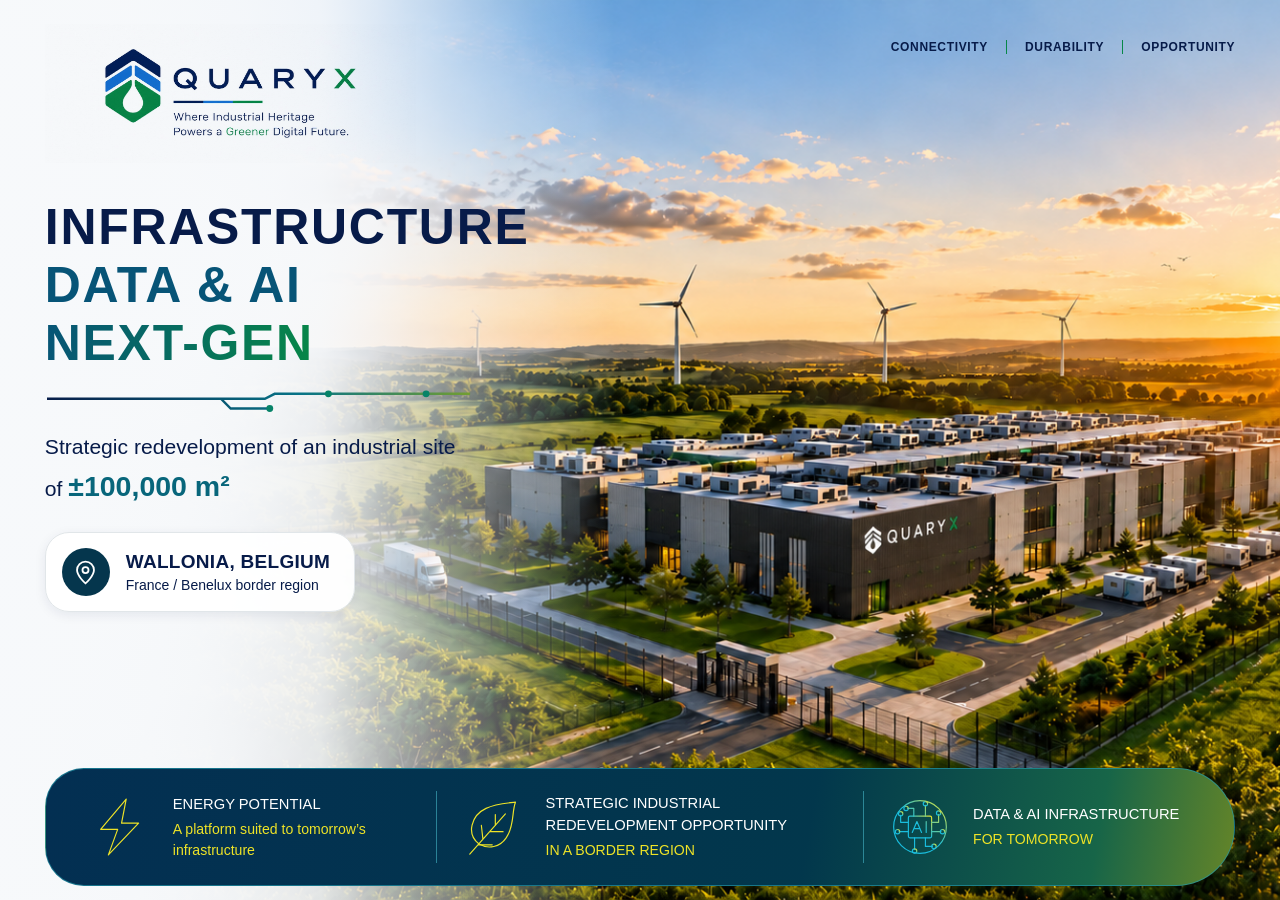
==== index.html @ 8fd8c908 "Add QUARYX project overview redirect" ====
<!DOCTYPE html>
<html lang="en">
<head>
  <meta charset="UTF-8">
  <meta name="viewport" content="width=device-width, initial-scale=1">

  <title>QUARYX — Infrastructure, Data &amp; AI</title>
  <meta name="description"
        content="A strategic industrial redevelopment opportunity in Wallonia, Belgium.">

  <link rel="stylesheet" href="style.css">
</head>

<body>
  <main>
    <section class="hero" aria-labelledby="hero-title">

      <header class="header">
        <a class="brand" href="./" aria-label="QUARYX home">
          <img
            src="images/quaryx-logo.png"
            alt="QUARYX — Where Industrial Heritage Powers a Greener Digital Future."
          >
        </a>

        <nav aria-label="Project pillars">
          <a href="#connectivity">Connectivity</a>
          <a href="#durability">Durability</a>
          <a href="#opportunity">Opportunity</a>
        </nav>
      </header>

      <div class="hero-content">
        <h1 id="hero-title">
          <span>Infrastructure</span>
          <span class="blue">Data &amp; AI</span>
          <span class="gradient">Next-gen</span>
        </h1>

        <svg
          class="circuit"
          viewBox="0 0 440 28"
          fill="none"
          aria-hidden="true"
        >
          <defs>
            <linearGradient id="line-color">
              <stop stop-color="#071d49"/>
              <stop offset=".6" stop-color="#087487"/>
              <stop offset="1" stop-color="#729e31"/>
            </linearGradient>
          </defs>

          <path
            d="M2 12H180L190 22H230M180 12H225L235 7H435"
            stroke="url(#line-color)"
            stroke-width="2.5"
          />

          <g fill="#078368">
            <circle cx="230" cy="22" r="3.5"/>
            <circle cx="290" cy="7" r="3.5"/>
            <circle cx="390" cy="7" r="3.5"/>
          </g>
        </svg>

        <p class="intro">
          <span class="intro-description">
            Strategic redevelopment of an industrial site
          </span>
          <span class="intro-area">
            of <strong>±100,000 m²</strong>
          </span>
        </p>

        <div class="location">
          <span class="location-icon" aria-hidden="true">
            <svg viewBox="0 0 24 24" fill="none">
              <path
                d="M19 10c0 5-7 11-7 11S5 15 5 10a7 7 0 1 1 14 0Z"
              />
              <circle cx="12" cy="10" r="2.5"/>
            </svg>
          </span>

          <div>
            <strong>Wallonia, Belgium</strong>
            <span>France / Benelux border region</span>
          </div>
        </div>
      </div>

      <div class="pillars">

  <!-- Énergie : éclair -->
  <article id="connectivity">
    <svg class="pillar-icon"
         viewBox="0 0 80 80"
         aria-hidden="true">
      <path d="M48 4 15 43h22L25 76 64 35H42Z"/>
    </svg>

    <div>
      <h2>Energy potential</h2>
      <p>A platform suited to tomorrow’s infrastructure</p>
    </div>
  </article>

  <!-- Reconversion : feuille -->
  <article id="opportunity">
    <svg class="pillar-icon"
         viewBox="0 0 80 80"
         aria-hidden="true">
      <path d="
        M22 62
        C5 49 12 25 31 16
        C43 10 58 9 69 8
        C64 20 68 39 57 54
        C49 66 34 69 22 62Z
      "/>
      <path d="
        M10 75 56 23
        M27 56 25 38
        M36 46 53 46
        M43 38 43 24
        M21 63 39 63
      "/>
    </svg>

    <div>
      <h2>Strategic industrial redevelopment opportunity</h2>
      <p class="uppercase">In a border region</p>
    </div>
  </article>

  <!-- Data et IA : circuit -->
  <article id="durability">
    <svg class="pillar-icon pillar-icon-ai"
         viewBox="0 0 80 80"
         aria-hidden="true">

      <defs>
        <linearGradient id="ai-icon-color"
                        x1="0" y1="1" x2="1" y2="0">
          <stop stop-color="#19bddd"/>
          <stop offset=".5" stop-color="#19bddd"/>
          <stop offset="1" stop-color="#eee327"/>
        </linearGradient>
      </defs>

      <g stroke="url(#ai-icon-color)">
        <circle cx="40" cy="40" r="34"/>

        <rect x="25" y="26"
              width="30" height="28" rx="2"/>

        <path d="
          M30 47 36 33 42 47
          M32 42h8
          M48 33v14
          M32 26V16H24
          M47 26V12
          M55 34h9V24
          M55 46h12
          M47 54v11h9
          M33 54v15
          M25 46H13
          M25 34H15V25
        "/>

        <circle cx="22" cy="16" r="2.8"/>
        <circle cx="47" cy="10" r="2.8"/>
        <circle cx="64" cy="22" r="2.8"/>
        <circle cx="69" cy="46" r="2.8"/>
        <circle cx="58" cy="65" r="2.8"/>
        <circle cx="33" cy="71" r="2.8"/>
        <circle cx="11" cy="46" r="2.8"/>
        <circle cx="15" cy="23" r="2.8"/>
      </g>
    </svg>

    <div>
      <h2>Data &amp; AI infrastructure</h2>
      <p class="uppercase">For tomorrow</p>
    </div>
  </article>

</div>

    </section>
  </main>
</body>
</html>
---- style.css ----
:root {
  --navy: #071b49;
  --blue: #075477;
  --green: #078747;
  --yellow: #eee327;
  --font: "Avenir Next", Avenir, "Century Gothic", Arial, sans-serif;
}

* {
  box-sizing: border-box;
}

html {
  scroll-behavior: smooth;
}

body {
  margin: 0;
  color: var(--navy);
  background: #f4f7fa;
  font-family: var(--font);
}

/* Première section */

.hero {
  position: relative;
  isolation: isolate;
  min-height: 100svh;
  padding: 24px 3.5% 14px;
  display: flex;
  flex-direction: column;
}

.hero::before {
  content: "";
  position: absolute;
  inset: 0;
  z-index: -1;

  background-image:
    linear-gradient(
      90deg,
      rgba(247, 249, 251, 0.97) 0%,
      rgba(247, 249, 251, 0.88) 25%,
      rgba(247, 249, 251, 0.48) 36%,
      rgba(247, 249, 251, 0) 48%
    ),
    url("images/quaryx-hero.png");

  background-position: center;
  background-size: cover;
  background-repeat: no-repeat;
}

/* Logo et navigation */

.header {
  display: flex;
  align-items: flex-start;
  justify-content: space-between;
  gap: 28px;
}

.brand {
  display: block;
  width: clamp(240px, 29vw, 420px);
  flex-shrink: 0;
}

.brand img {
  display: block;
  width: 100%;
  height: auto;
  mix-blend-mode: multiply;
}

nav {
  display: flex;
  flex-wrap: wrap;
  justify-content: flex-end;
  margin-top: 16px;
}

nav a {
  padding: 0 18px;
  color: var(--navy);
  font-size: 12px;
  font-weight: 600;
  letter-spacing: 0.055em;
  text-decoration: none;
  text-transform: uppercase;
}

nav a + a {
  border-left: 1px solid var(--green);
}

nav a:last-child {
  padding-right: 0;
}

nav a:hover {
  color: var(--green);
}

a:focus-visible {
  outline: 3px solid var(--green);
  outline-offset: 6px;
}

/* Grand titre */

.hero-content {
  width: min(680px, 60%);
  margin-top: clamp(28px, 4vh, 65px);
  margin-bottom: 40px;
}

h1 {
  margin: 0;
  font-size: clamp(28px, 3.9vw, 66px);
  font-weight: 600;
  letter-spacing: 0.035em;
  line-height: 1.16;
  text-transform: uppercase;
}

h1 > span {
  display: block;
}

.blue {
  color: var(--blue);
}

.gradient {
  width: fit-content;
  color: var(--green);
  background: linear-gradient(100deg, var(--blue), var(--green));
  background-clip: text;
  -webkit-background-clip: text;
  -webkit-text-fill-color: transparent;
}

/* Ligne graphique */

.circuit {
  display: block;
  width: min(430px, 90%);
  height: auto;
  margin: 14px 0 18px;
}

/* Description : largeur limitée pour rester lisible */

.intro {
  max-width: 430px;
  margin: 0;
  font-size: clamp(18px, 1.65vw, 25px);
  font-weight: 500;
  line-height: 1.45;
  text-wrap: pretty;
}

.intro-description,
.intro-area {
  display: block;
}

.intro-area {
  margin-top: 3px;
}

.intro strong {
  color: #08667b;
  font-size: 1.35em;
  font-weight: 700;
  white-space: nowrap;
}

/* Cartouche de localisation */

.location {
  display: inline-flex;
  align-items: center;
  gap: 16px;
  max-width: 100%;
  margin-top: 25px;
  padding: 15px 24px 15px 16px;
  border: 1px solid #e1e6e9;
  border-radius: 24px;
  background: rgba(255, 255, 255, 0.96);
  box-shadow: 0 3px 12px #071b4914;
}

.location-icon {
  display: grid;
  place-items: center;
  width: 48px;
  height: 48px;
  flex-shrink: 0;
  border-radius: 50%;
  background: #05364d;
}

.location-icon svg {
  width: 29px;
  stroke: #fff;
  stroke-width: 1.5;
}

.location strong,
.location div > span {
  display: block;
}

.location strong {
  margin-bottom: 4px;
  font-size: 19px;
  font-weight: 700;
  letter-spacing: 0.015em;
  text-transform: uppercase;
}

.location div > span {
  font-size: 14px;
}

/* Bandeau inférieur */

.pillars {
  display: grid;
  grid-template-columns: 1fr 1.15fr 0.95fr;
  margin-top: auto;
  padding: 22px 18px;
  border: 1px solid rgba(34, 154, 173, 0.65);
  border-radius: 46px 70px 70px 46px;

  background: linear-gradient(
    100deg,
    #032f52 0%,
    #02374c 64%,
    #176548 88%,
    #658528 100%
  );

  color: #fff;
}

.pillars article {
  display: flex;
  align-items: center;
  gap: 22px;
  min-width: 0;
  padding: 0 25px;
  scroll-margin-top: 24px;
}

.pillars article + article {
  border-left: 1px solid rgba(65, 173, 191, 0.65);
}

.pillar-icon {
  width: 58px;
  height: 72px;
  flex-shrink: 0;
  fill: none;
  stroke: #e4dd23;
  stroke-width: 1.7;
  stroke-linecap: round;
  stroke-linejoin: round;
}

.pillar-icon-ai {
  stroke: #24b8ce;
}

.pillar-icon-ai g {
  stroke: #e4dd23;
}

.pillars h2 {
  margin: 0 0 4px;
  font-size: clamp(13px, 1.15vw, 18px);
  font-weight: 500;
  line-height: 1.45;
  text-transform: uppercase;
}

.pillars p {
  margin: 0;
  color: var(--yellow);
  font-size: clamp(13px, 1.1vw, 17px);
  line-height: 1.45;
}

.uppercase {
  text-transform: uppercase;
}

.image-note {
  margin: 8px 8px 0;
  color: var(--navy);
  font-size: 10px;
  text-align: right;
}

/* Tablettes */

@media (max-width: 900px) {
  .header {
    flex-direction: column;
    gap: 10px;
  }

  nav {
    justify-content: flex-start;
    margin-top: 0;
  }

  nav a:first-child {
    padding-left: 0;
  }

  .hero-content {
    width: 80%;
  }

  .pillars article {
    gap: 12px;
    padding: 0 12px;
  }

  .pillar-icon {
    width: 40px;
    height: 54px;
  }
}

/* Téléphones */

@media (max-width: 600px) {
  .hero {
    padding: 18px 20px 14px;
  }

  .hero::before {
    background-image: url("images/quaryx-hero.png");
    background-size: auto 560px;
    background-position: 63% 240px;
    background-color: #f4f7fa;
  }

  .hero::after {
    content: "";
    position: absolute;
    inset: 0;
    z-index: -1;
    background: linear-gradient(
      to bottom,
      #f4f7fa 0,
      #f4f7fa 210px,
      #f4f7fae8 380px,
      #f4f7fa00 560px
    );
  }

  .brand {
    width: 270px;
    max-width: 100%;
  }

  nav {
    margin-top: 8px;
  }

  nav a {
    padding: 0 10px;
    font-size: 10px;
    letter-spacing: 0.025em;
  }

  .hero-content {
    width: 100%;
    margin-top: 34px;
    margin-bottom: 190px;
  }

  h1 {
    font-size: clamp(23px, 6.6vw, 39px);
    letter-spacing: 0.02em;
  }

  .intro {
    max-width: 340px;
    font-size: 17px;
  }

  .location {
    gap: 12px;
    padding: 12px;
    border-radius: 18px;
  }

  .location strong {
    font-size: 16px;
  }

  .location div > span {
    font-size: 12px;
  }

  .pillars {
    grid-template-columns: 1fr;
    padding: 10px 22px;
    border-radius: 28px;
  }

  .pillars article {
    gap: 20px;
    padding: 18px 0;
  }

  .pillars article + article {
    border-left: 0;
    border-top: 1px solid rgba(65, 173, 191, 0.5);
  }

  .pillar-icon {
    width: 45px;
    height: 58px;
  }

  .pillars h2,
  .pillars p {
    font-size: 14px;
  }
}

@media (prefers-reduced-motion: reduce) {
  html {
    scroll-behavior: auto;
  }
}
.pillars .pillar-icon {
  width: 62px;
  height: 72px;
  flex-shrink: 0;
  fill: none;
  stroke: #eee327;
  stroke-width: 1.5;
  stroke-linecap: round;
  stroke-linejoin: round;
}

.pillars .pillar-icon-ai > g {
  stroke: url(#ai-icon-color);
}

@media (max-width: 900px) {
  .pillars .pillar-icon {
    width: 44px;
    height: 56px;
  }
}

@media (max-width: 600px) {
  .pillars .pillar-icon {
    width: 48px;
    height: 60px;
  }
}
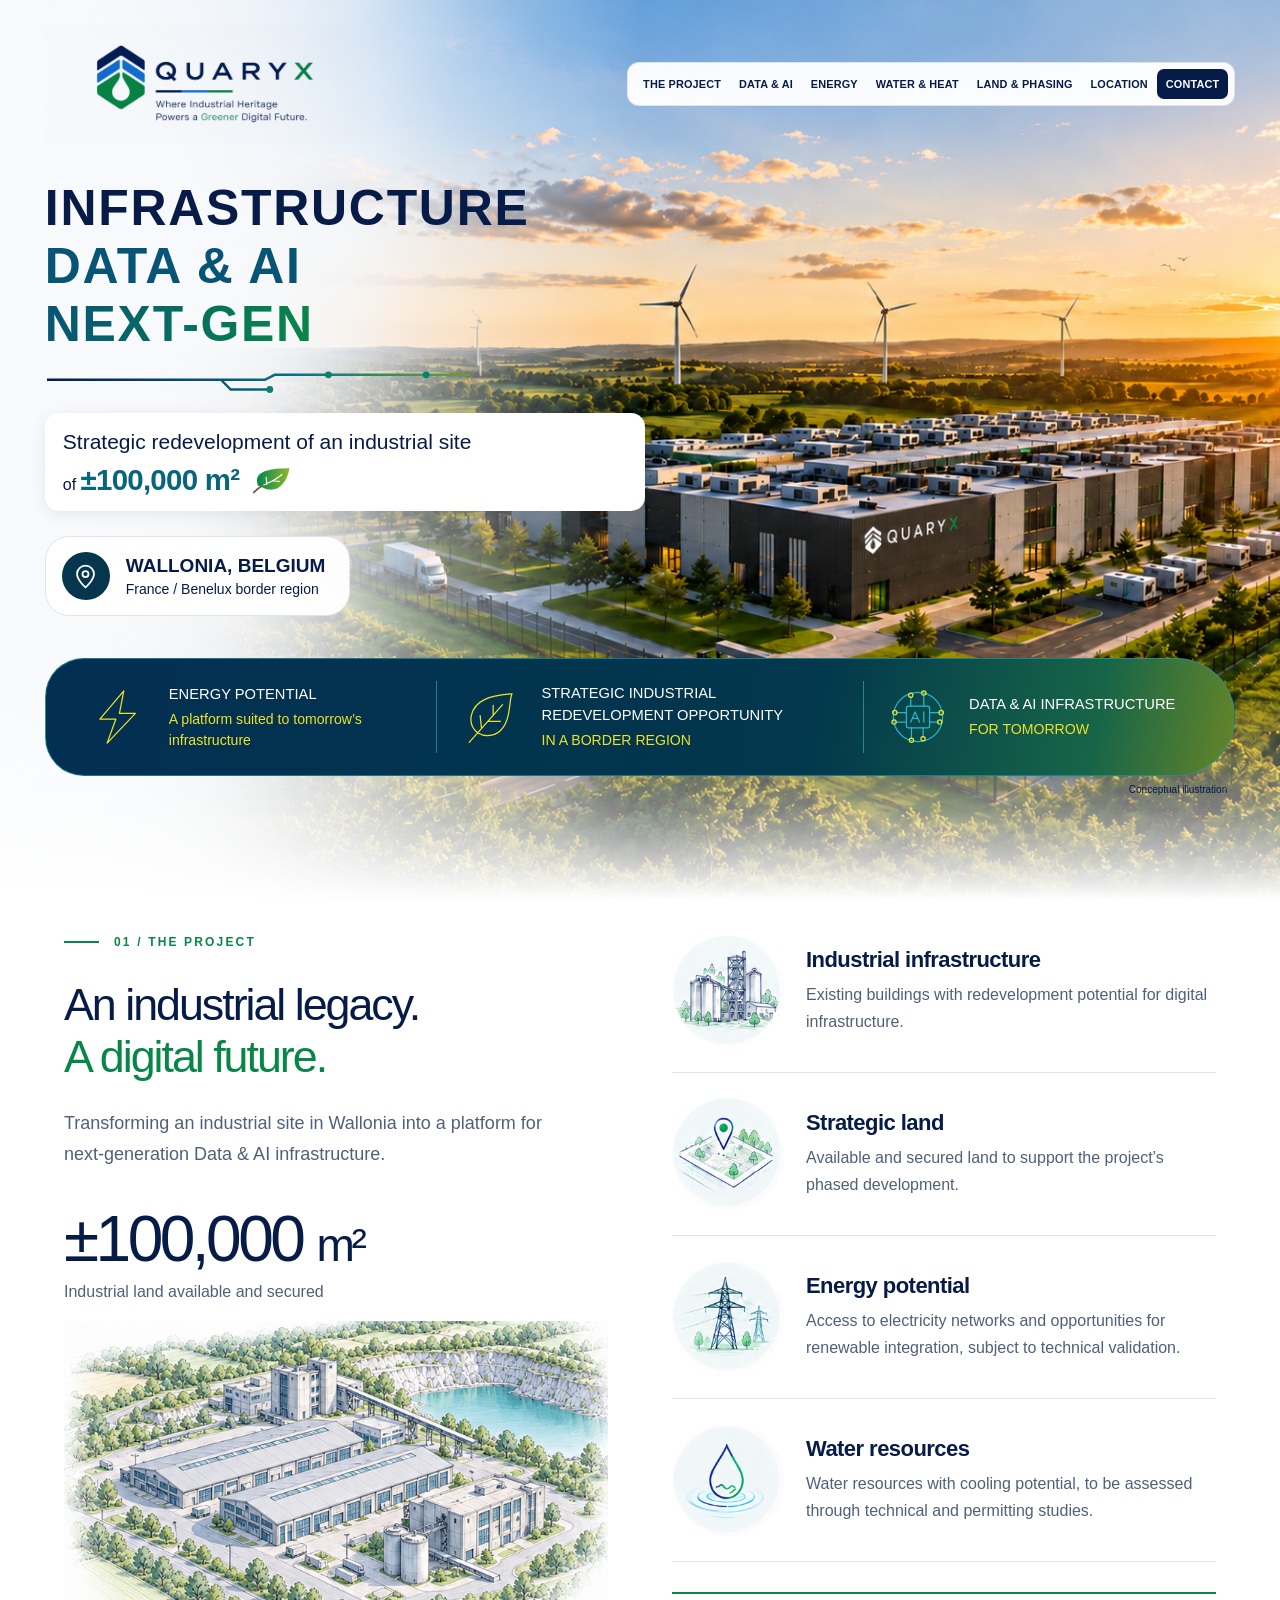
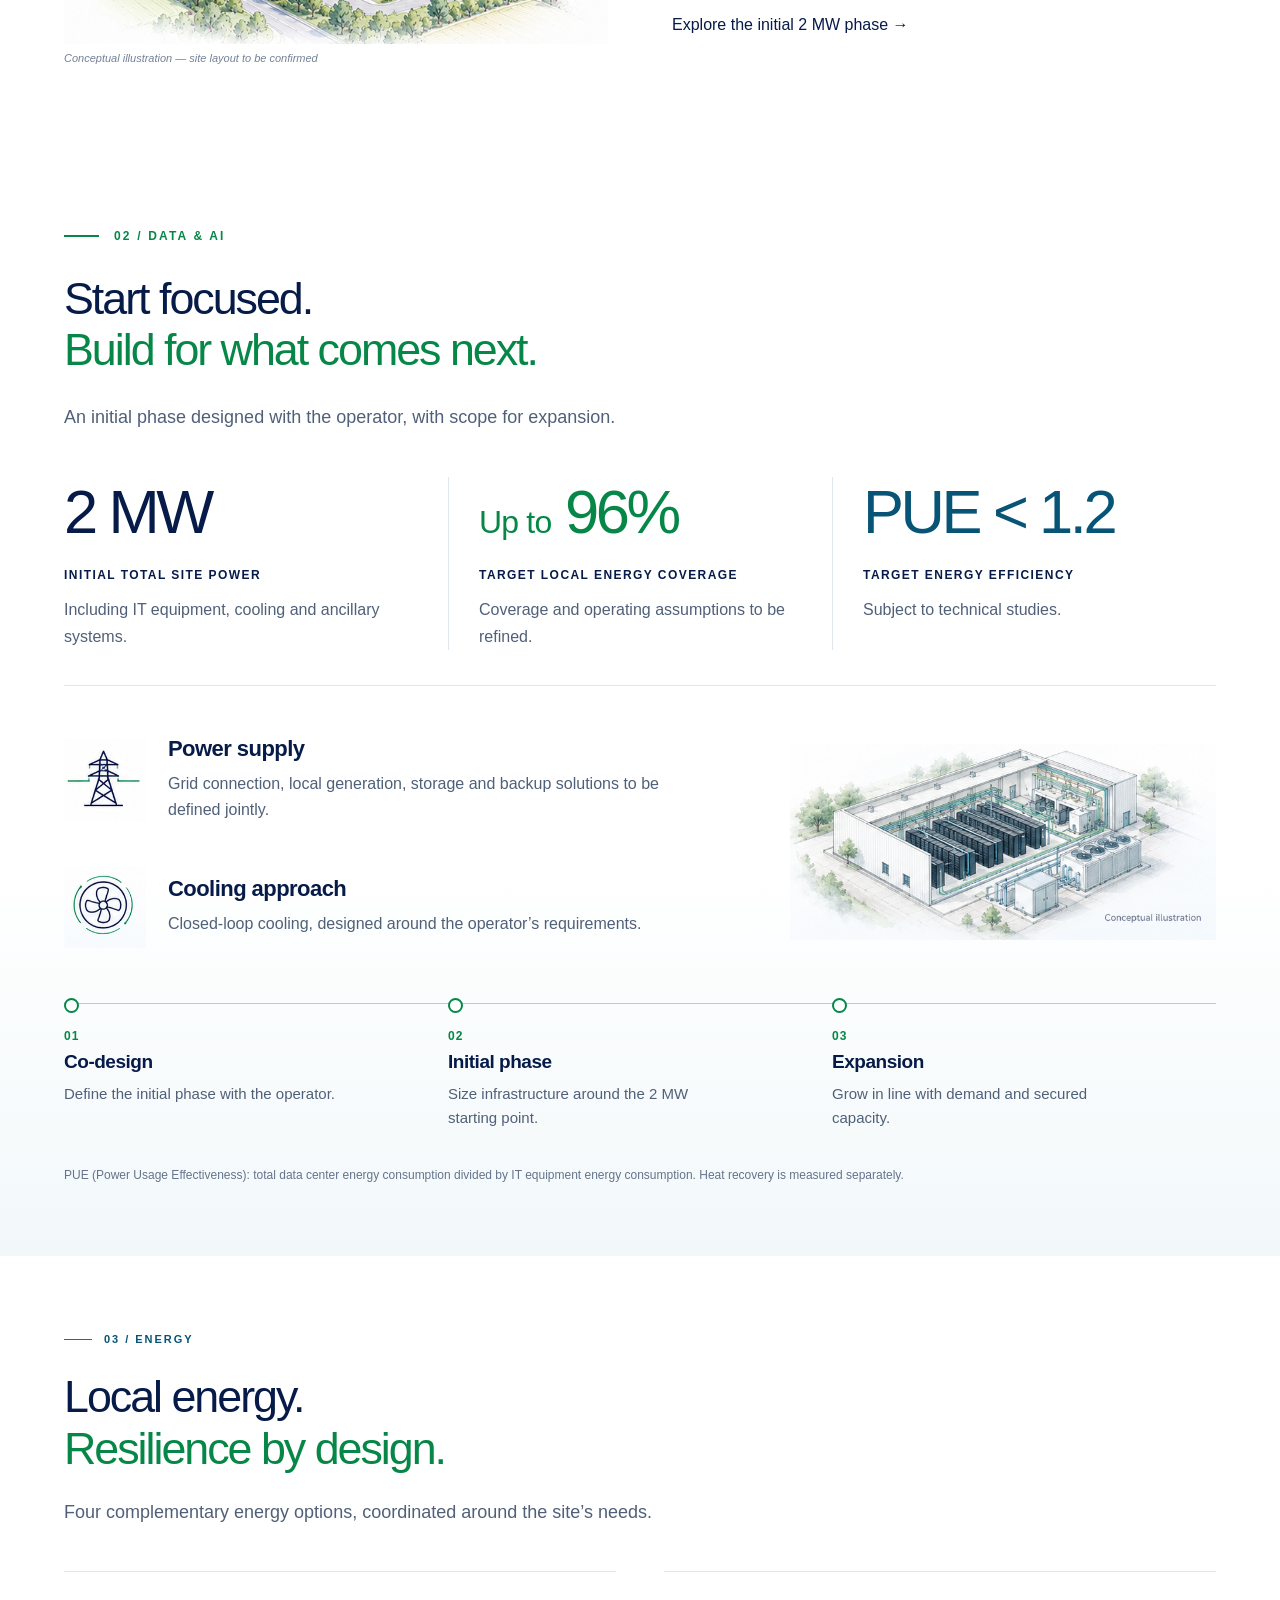
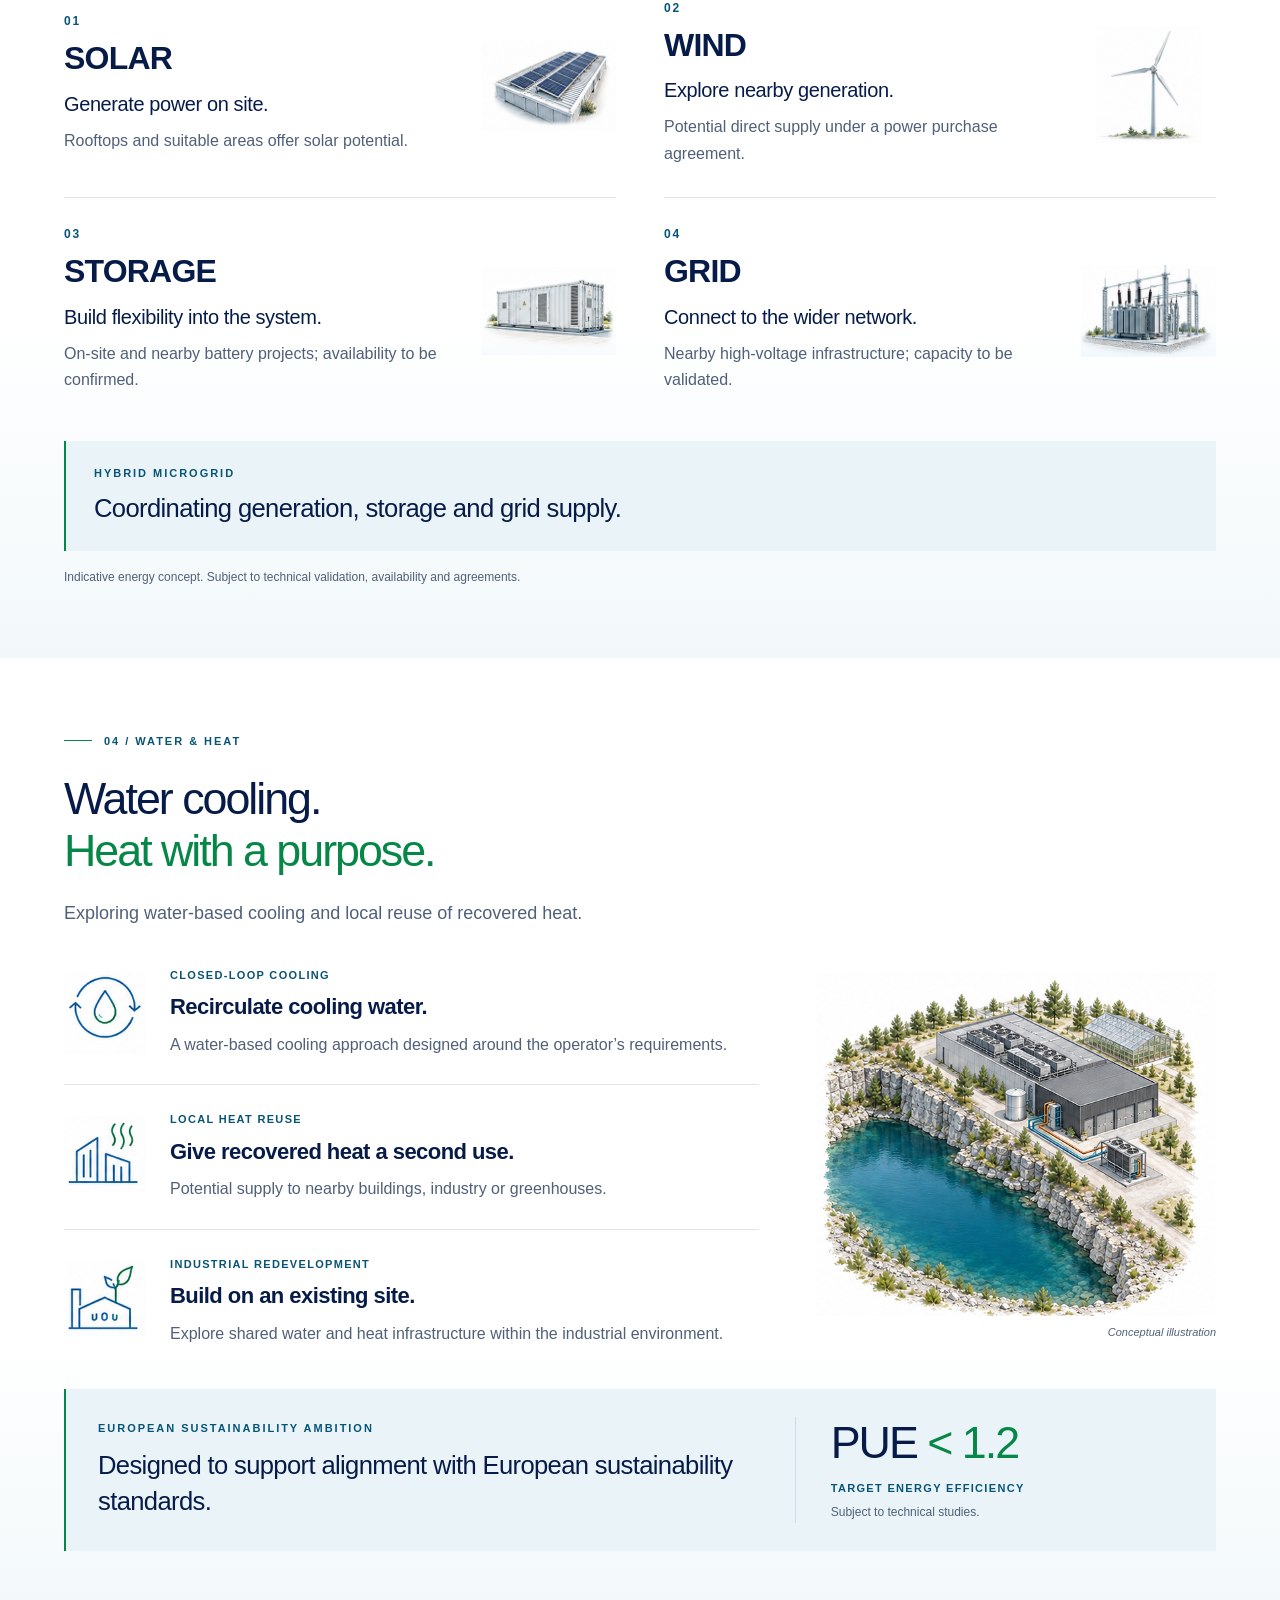
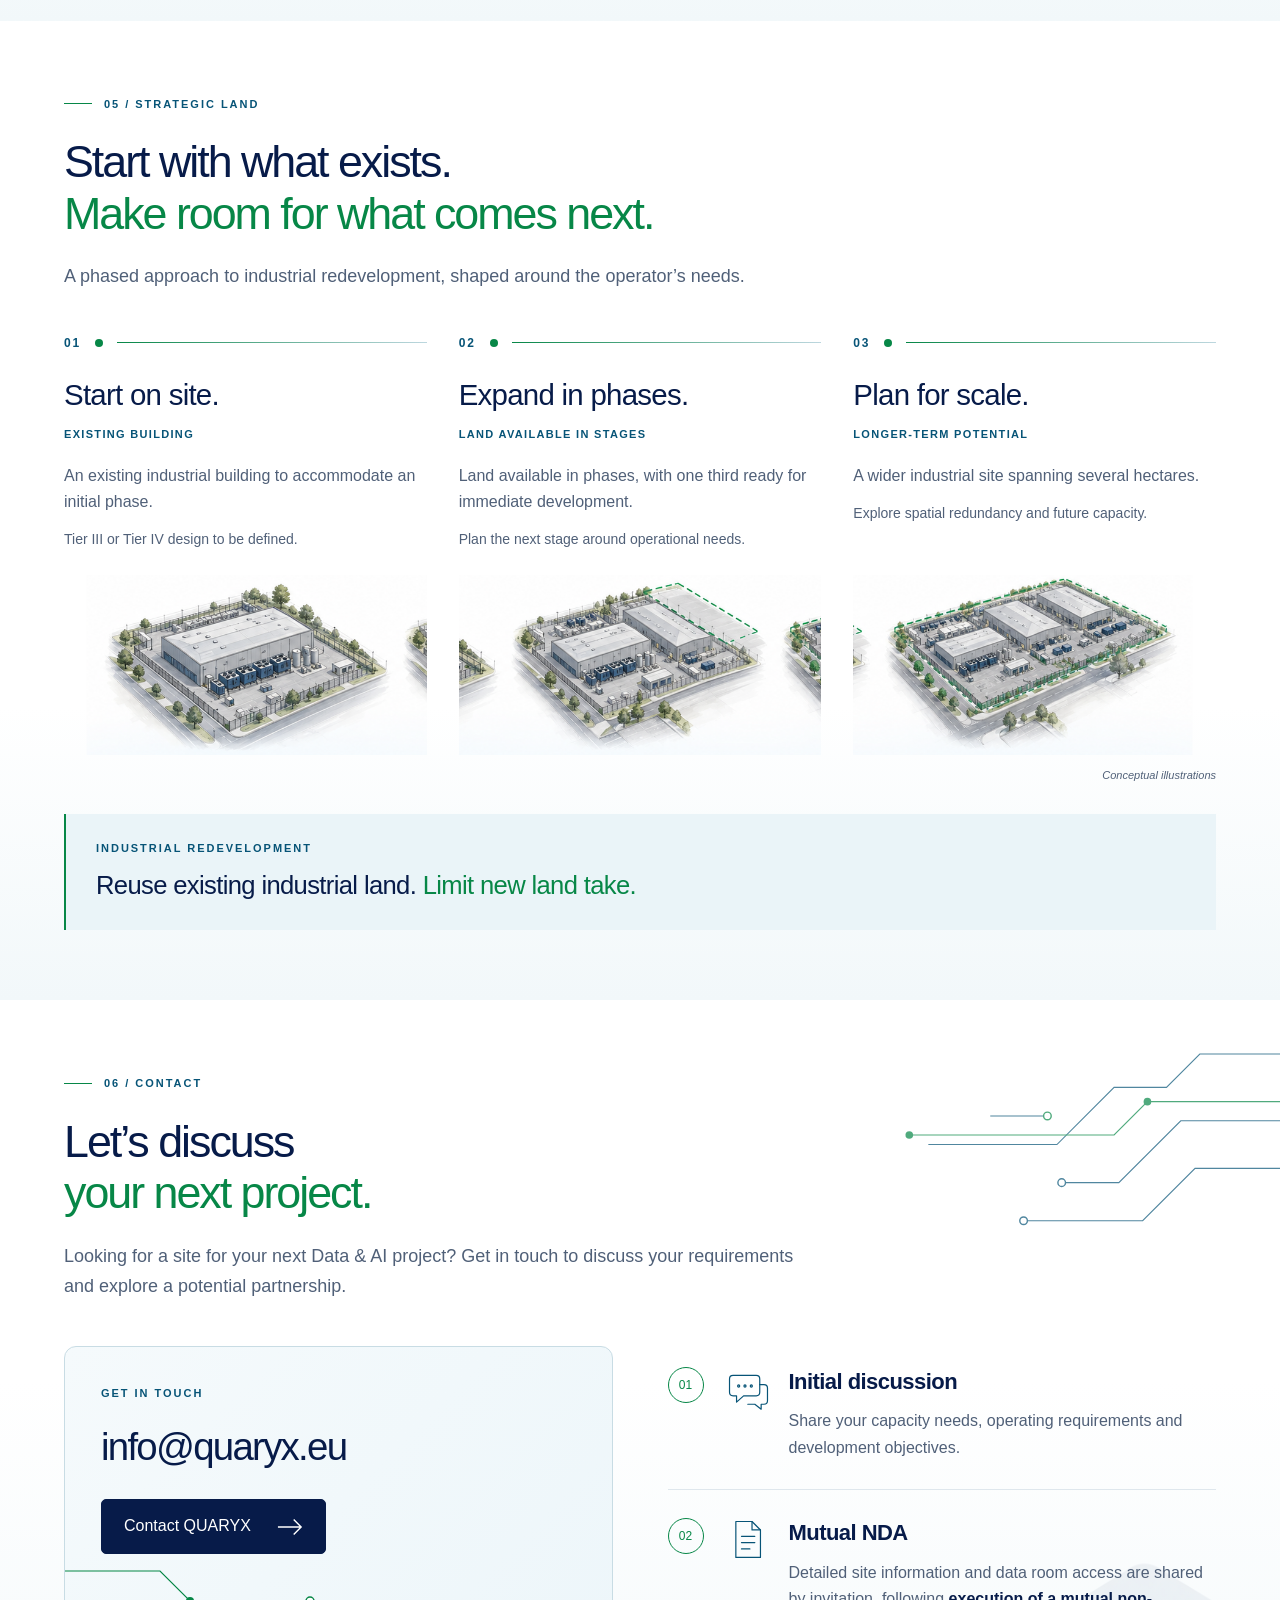
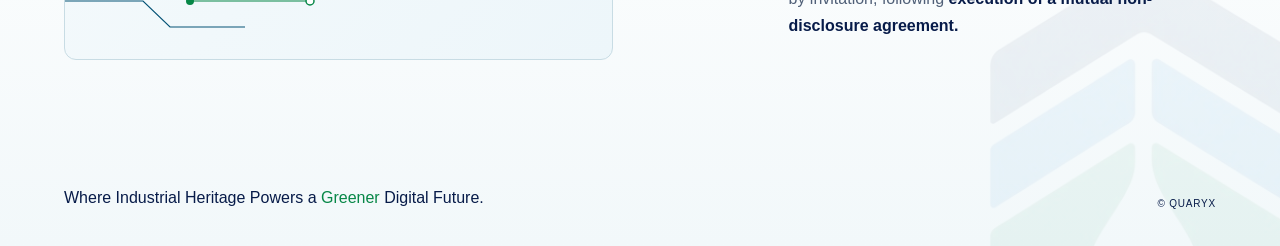
==== commit 3aab3740: "Complete QUARYX website sections" ====
--- a/index.html
+++ b/index.html
@@ -6,188 +6,1087 @@
 
   <title>QUARYX — Infrastructure, Data &amp; AI</title>
   <meta name="description"
-        content="A strategic industrial redevelopment opportunity in Wallonia, Belgium.">
+        content="An industrial redevelopment opportunity in Wallonia, Belgium, for next-generation Data & AI infrastructure.">
 
   <link rel="stylesheet" href="style.css">
 </head>
 
 <body>
-  <main>
-    <section class="hero" aria-labelledby="hero-title">
-
-      <header class="header">
-        <a class="brand" href="./" aria-label="QUARYX home">
-          <img
-            src="images/quaryx-logo.png"
-            alt="QUARYX — Where Industrial Heritage Powers a Greener Digital Future."
-          >
+<main>
+
+  <!-- ACCUEIL -->
+  <section class="hero" id="home" aria-labelledby="hero-title">
+
+    <header class="header">
+      <a class="brand" href="#home" aria-label="QUARYX home">
+        <img src="images/quaryx-logo.png"
+             alt="QUARYX — Where Industrial Heritage Powers a Greener Digital Future.">
+      </a>
+
+      <nav aria-label="Main navigation">
+        <a href="#project">The Project</a>
+        <a href="#data-ai">Data &amp; AI</a>
+        <a href="#energy">Energy</a>
+        <a href="#water-heat">Water &amp; Heat</a>
+        <a href="#strategic-land">Land &amp; Phasing</a>
+        <a href="#location">Location</a>
+        <a href="#contact">Contact</a>
+      </nav>
+    </header>
+
+    <div class="hero-content">
+      <h1 id="hero-title">
+        <span>Infrastructure</span>
+        <span class="blue">Data &amp; AI</span>
+        <span class="gradient">Next-gen</span>
+      </h1>
+
+      <svg class="circuit" viewBox="0 0 440 28"
+           fill="none" aria-hidden="true">
+        <defs>
+          <linearGradient id="circuit-color">
+            <stop stop-color="#071b49"/>
+            <stop offset=".6" stop-color="#087487"/>
+            <stop offset="1" stop-color="#729e31"/>
+          </linearGradient>
+        </defs>
+        <path d="M2 12H180L190 22H230M180 12H225L235 7H435"
+              stroke="url(#circuit-color)" stroke-width="2.5"/>
+        <g fill="#078368">
+          <circle cx="230" cy="22" r="3.5"/>
+          <circle cx="290" cy="7" r="3.5"/>
+          <circle cx="390" cy="7" r="3.5"/>
+        </g>
+      </svg>
+
+      <div class="intro">
+        <p class="intro-description">
+          Strategic redevelopment of an industrial site
+        </p>
+
+        <div class="intro-area">
+          <span>of <strong>±100,000 m²</strong></span>
+
+          <svg class="area-leaf" viewBox="0 0 64 44"
+               aria-hidden="true">
+            <defs>
+              <linearGradient id="leaf-color">
+                <stop stop-color="#00884b"/>
+                <stop offset="1" stop-color="#91b62c"/>
+              </linearGradient>
+            </defs>
+            <path d="M10 30C3 10 25 5 56 5C52 29 36 43 17 33Z"
+                  fill="url(#leaf-color)"/>
+            <path d="M15 31C25 26 35 23 45 14M23 28l-1-10M31 23l10 1"
+                  fill="none" stroke="white" stroke-width="1.7"
+                  stroke-linecap="round"/>
+            <path d="M4 40Q10 34 17 30" fill="none"
+                  stroke="#805333" stroke-width="2.5"
+                  stroke-linecap="round"/>
+          </svg>
+        </div>
+      </div>
+
+      <div class="location">
+        <span class="location-icon" aria-hidden="true">
+          <svg viewBox="0 0 24 24">
+            <path d="M19 10c0 5-7 11-7 11S5 15 5 10a7 7 0 1 1 14 0Z"/>
+            <circle cx="12" cy="10" r="2.5"/>
+          </svg>
+        </span>
+        <div>
+          <strong>Wallonia, Belgium</strong>
+          <span>France / Benelux border region</span>
+        </div>
+      </div>
+    </div>
+
+    <div class="pillars">
+      <article>
+        <svg viewBox="0 0 80 80" aria-hidden="true">
+          <path d="M48 4 15 43h22L25 76 64 35H42Z"/>
+        </svg>
+        <div>
+          <h2>Energy potential</h2>
+          <p>A platform suited to tomorrow’s infrastructure</p>
+        </div>
+      </article>
+
+      <article>
+        <svg viewBox="0 0 80 80" aria-hidden="true">
+          <path d="M22 62C5 49 12 25 31 16C43 10 58 9 69 8
+                   C64 20 68 39 57 54C49 66 34 69 22 62Z"/>
+          <path d="M10 75 56 23M27 56 25 38M36 46h17M43 38V24"/>
+        </svg>
+        <div>
+          <h2>Strategic industrial redevelopment opportunity</h2>
+          <p>IN A BORDER REGION</p>
+        </div>
+      </article>
+
+      <article>
+        <svg class="ai-symbol" viewBox="0 0 80 80"
+             aria-hidden="true">
+          <circle cx="40" cy="40" r="34"/>
+          <rect x="24" y="25" width="32" height="30" rx="3"/>
+          <path d="M30 47 36 33 42 47M32 42h8M48 33v14
+                   M30 25V12M48 25V9M56 34h14M56 47h12
+                   M31 55v15M47 55v13M24 34H10M24 47H9"/>
+          <g stroke="#eee327">
+            <circle cx="30" cy="10" r="3"/>
+            <circle cx="48" cy="7" r="3"/>
+            <circle cx="72" cy="34" r="3"/>
+            <circle cx="70" cy="47" r="3"/>
+            <circle cx="31" cy="72" r="3"/>
+            <circle cx="47" cy="70" r="3"/>
+            <circle cx="8" cy="34" r="3"/>
+            <circle cx="7" cy="47" r="3"/>
+          </g>
+        </svg>
+        <div>
+          <h2>Data &amp; AI infrastructure</h2>
+          <p>FOR TOMORROW</p>
+        </div>
+      </article>
+    </div>
+
+    <p class="image-note">Conceptual illustration</p>
+  </section>
+
+
+  <!-- THE PROJECT -->
+  <section id="project" class="project-section"
+           aria-labelledby="project-title">
+
+    <div class="project-layout">
+      <div class="project-summary">
+        <p class="eyebrow">01 / The Project</p>
+
+        <h2 id="project-title">
+          An industrial legacy.<br>
+          <span>A digital future.</span>
+        </h2>
+
+        <p class="project-description">
+          Transforming an industrial site in Wallonia into a platform
+          for next-generation Data &amp; AI infrastructure.
+        </p>
+
+        <div class="project-figure">
+          <strong>±100,000 <span>m²</span></strong>
+          <p>Industrial land available and secured</p>
+        </div>
+
+        <!-- Recadrage du dessin détaillé de la maquette -->
+        <figure class="project-art">
+          <svg viewBox="0 695 725 430"
+               role="img"
+               aria-label="Conceptual industrial campus with halls, silos and a water-filled quarry">
+            <image href="images/quaryx-project-assets.png"
+                   width="1347" height="1167"
+                   preserveAspectRatio="none"/>
+          </svg>
+          <figcaption>
+            Conceptual illustration — site layout to be confirmed
+          </figcaption>
+        </figure>
+      </div>
+
+      <div class="project-benefits">
+
+        <article class="project-benefit">
+          <svg class="detail-icon" viewBox="730 320 165 165"
+               aria-hidden="true">
+            <image href="images/quaryx-project-assets.png"
+                   width="1347" height="1167"
+                   preserveAspectRatio="none"/>
+          </svg>
+          <div>
+            <h3>Industrial infrastructure</h3>
+            <p>Existing buildings with redevelopment potential
+               for digital infrastructure.</p>
+          </div>
+        </article>
+
+        <article class="project-benefit">
+          <svg class="detail-icon" viewBox="730 515 165 165"
+               aria-hidden="true">
+            <image href="images/quaryx-project-assets.png"
+                   width="1347" height="1167"
+                   preserveAspectRatio="none"/>
+          </svg>
+          <div>
+            <h3>Strategic land</h3>
+            <p>Available and secured land to support
+               the project’s phased development.</p>
+          </div>
+        </article>
+
+        <article class="project-benefit">
+          <svg class="detail-icon" viewBox="730 705 165 165"
+               aria-hidden="true">
+            <image href="images/quaryx-project-assets.png"
+                   width="1347" height="1167"
+                   preserveAspectRatio="none"/>
+          </svg>
+          <div>
+            <h3>Energy potential</h3>
+            <p>Access to electricity networks and opportunities
+               for renewable integration, subject to technical validation.</p>
+          </div>
+        </article>
+
+        <article class="project-benefit">
+          <svg class="detail-icon" viewBox="730 895 165 165"
+               aria-hidden="true">
+            <image href="images/quaryx-project-assets.png"
+                   width="1347" height="1167"
+                   preserveAspectRatio="none"/>
+          </svg>
+          <div>
+            <h3>Water resources</h3>
+            <p>Water resources with cooling potential,
+               to be assessed through technical and permitting studies.</p>
+          </div>
+        </article>
+
+        <a class="project-next" href="#data-ai">
+
+  Explore the initial 2 MW phase →
+
+</a>
+
+      </div>
+    </div>
+  </section>
+
+  <!-- DATA & AI — INITIAL 2 MW PHASE -->
+<section id="data-ai"
+         class="phase-section"
+         aria-labelledby="phase-title">
+
+  <div class="phase-container">
+
+    <header class="phase-heading">
+      <p class="eyebrow">02 / Data &amp; AI</p>
+
+      <h2 id="phase-title">
+        Start focused.<br>
+        <span>Build for what comes next.</span>
+      </h2>
+
+      <p class="phase-introduction">
+        An initial phase designed with the operator,
+        with scope for expansion.
+      </p>
+    </header>
+
+    <!-- CHIFFRES CLÉS -->
+    <div class="phase-metrics">
+
+      <article class="phase-metric">
+        <strong class="phase-value">2 MW</strong>
+        <h3>Initial total site power</h3>
+        <p>
+          Including IT equipment, cooling
+          and ancillary systems.
+        </p>
+      </article>
+
+      <article class="phase-metric">
+        <strong class="phase-value phase-value-green">
+          <span class="phase-up-to">Up to</span> 96%
+        </strong>
+        <h3>Target local energy coverage</h3>
+        <p>
+          Coverage and operating assumptions
+          to be refined.
+        </p>
+      </article>
+
+      <article class="phase-metric">
+        <strong class="phase-value phase-value-blue">
+          PUE &lt; 1.2
+        </strong>
+        <h3>Target energy efficiency</h3>
+        <p>Subject to technical studies.</p>
+      </article>
+
+    </div>
+
+    <!-- EXPLICATIONS ET ILLUSTRATION -->
+    <div class="phase-details">
+
+      <div class="phase-features">
+
+        <article class="phase-feature">
+          <svg class="phase-icon"
+               viewBox="65 605 140 130"
+               aria-hidden="true">
+            <image
+              href="images/quaryx-phase-assets.png"
+              width="1464"
+              height="1074"
+              preserveAspectRatio="none"/>
+          </svg>
+
+          <div>
+            <h3>Power supply</h3>
+            <p>
+              Grid connection, local generation, storage
+              and backup solutions to be defined jointly.
+            </p>
+          </div>
+        </article>
+
+        <article class="phase-feature">
+          <svg class="phase-icon"
+               viewBox="65 755 140 135"
+               aria-hidden="true">
+            <image
+              href="images/quaryx-phase-assets.png"
+              width="1464"
+              height="1074"
+              preserveAspectRatio="none"/>
+          </svg>
+
+          <div>
+            <h3>Cooling approach</h3>
+            <p>
+              Closed-loop cooling, designed around
+              the operator’s requirements.
+            </p>
+          </div>
+        </article>
+
+      </div>
+
+      <figure class="phase-art">
+        <svg viewBox="790 590 650 300"
+             role="img"
+             aria-label="Conceptual cutaway illustration of an industrial hall adapted for data center use">
+          <image
+            href="images/quaryx-phase-assets.png"
+            width="1464"
+            height="1074"
+            preserveAspectRatio="none"/>
+        </svg>
+
+        
+      </figure>
+
+    </div>
+
+    <!-- PARCOURS DE DÉVELOPPEMENT -->
+    <ol class="phase-journey">
+
+      <li>
+        <span class="phase-step-number">01</span>
+        <h3>Co-design</h3>
+        <p>
+          Define the initial phase
+          with the operator.
+        </p>
+      </li>
+
+      <li>
+        <span class="phase-step-number">02</span>
+        <h3>Initial phase</h3>
+        <p>
+          Size infrastructure around
+          the 2 MW starting point.
+        </p>
+      </li>
+
+      <li>
+        <span class="phase-step-number">03</span>
+        <h3>Expansion</h3>
+        <p>
+          Grow in line with demand
+          and secured capacity.
+        </p>
+      </li>
+
+    </ol>
+
+    <p class="phase-footnote">
+      PUE (Power Usage Effectiveness): total data center
+      energy consumption divided by IT equipment energy consumption.
+      Heat recovery is measured separately.
+    </p>
+
+  </div>
+</section>
+
+<!-- ENERGY -->
+<section id="energy"
+         class="energy-section"
+         aria-labelledby="energy-title">
+
+  <div class="energy-container">
+
+    <header class="energy-heading">
+      <p class="eyebrow">03 / Energy</p>
+
+      <h2 id="energy-title">
+        Local energy.<br>
+        <span>Resilience by design.</span>
+      </h2>
+
+      <p class="energy-introduction">
+        Four complementary energy options, coordinated
+        around the site’s needs.
+      </p>
+    </header>
+
+    <div class="energy-grid">
+
+      <!-- SOLAR -->
+      <article class="energy-item">
+        <div class="energy-copy">
+          <span class="energy-number" aria-hidden="true">01</span>
+
+          <h3>Solar</h3>
+
+          <p class="energy-message">
+            Generate power on site.
+          </p>
+
+          <p class="energy-description">
+            Rooftops and suitable areas offer solar potential.
+          </p>
+        </div>
+
+        <svg class="energy-art"
+             viewBox="440 440 275 185"
+             aria-hidden="true"
+             focusable="false">
+          <image href="images/quaryx-energy-assets.png"
+                 width="1464"
+                 height="1074"
+                 preserveAspectRatio="none"/>
+        </svg>
+      </article>
+
+      <!-- WIND -->
+      <article class="energy-item">
+        <div class="energy-copy">
+          <span class="energy-number" aria-hidden="true">02</span>
+
+          <h3>Wind</h3>
+
+          <p class="energy-message">
+            Explore nearby generation.
+          </p>
+
+          <p class="energy-description">
+            Potential direct supply under a power purchase agreement.
+          </p>
+        </div>
+
+        <svg class="energy-art energy-art-wind"
+             viewBox="1180 380 220 245"
+             aria-hidden="true"
+             focusable="false">
+          <image href="images/quaryx-energy-assets.png"
+                 width="1464"
+                 height="1074"
+                 preserveAspectRatio="none"/>
+        </svg>
+      </article>
+
+      <!-- STORAGE -->
+      <article class="energy-item">
+        <div class="energy-copy">
+          <span class="energy-number" aria-hidden="true">03</span>
+
+          <h3>Storage</h3>
+
+          <p class="energy-message">
+            Build flexibility into the system.
+          </p>
+
+          <p class="energy-description">
+            On-site and nearby battery projects;
+            availability to be confirmed.
+          </p>
+        </div>
+
+        <svg class="energy-art"
+             viewBox="440 700 275 180"
+             aria-hidden="true"
+             focusable="false">
+          <image href="images/quaryx-energy-assets.png"
+                 width="1464"
+                 height="1074"
+                 preserveAspectRatio="none"/>
+        </svg>
+      </article>
+
+      <!-- GRID -->
+      <article class="energy-item">
+        <div class="energy-copy">
+          <span class="energy-number" aria-hidden="true">04</span>
+
+          <h3>Grid</h3>
+
+          <p class="energy-message">
+            Connect to the wider network.
+          </p>
+
+          <p class="energy-description">
+            Nearby high-voltage infrastructure;
+            capacity to be validated.
+          </p>
+        </div>
+
+        <svg class="energy-art"
+             viewBox="1135 690 280 190"
+             aria-hidden="true"
+             focusable="false">
+          <image href="images/quaryx-energy-assets.png"
+                 width="1464"
+                 height="1074"
+                 preserveAspectRatio="none"/>
+        </svg>
+      </article>
+
+    </div>
+
+    <aside class="energy-summary"
+           aria-labelledby="energy-summary-title">
+      <h3 id="energy-summary-title">Hybrid microgrid</h3>
+
+      <p>
+        Coordinating generation, storage and grid supply.
+      </p>
+    </aside>
+
+    <p class="energy-note">
+      Indicative energy concept. Subject to technical validation,
+      availability and agreements.
+    </p>
+
+  </div>
+</section>
+
+<!-- WATER & HEAT -->
+<section id="water-heat"
+         class="water-section"
+         aria-labelledby="water-title">
+
+  <div class="water-container">
+
+    <header class="water-heading">
+      <p class="eyebrow">04 / Water &amp; Heat</p>
+
+      <h2 id="water-title">
+        Water cooling.<br>
+        <span>Heat with a purpose.</span>
+      </h2>
+
+      <p class="water-introduction">
+        Exploring water-based cooling and local reuse
+        of recovered heat.
+      </p>
+    </header>
+
+    <div class="water-layout">
+
+      <div class="water-features">
+
+        <!-- CLOSED-LOOP COOLING -->
+        <article class="water-feature">
+
+          <svg class="water-icon"
+               viewBox="55 350 125 125"
+               aria-hidden="true"
+               focusable="false">
+            <image href="images/quaryx-water-assets.png"
+                   width="1465"
+                   height="1074"
+                   preserveAspectRatio="none"/>
+          </svg>
+
+          <div class="water-copy">
+            <p class="water-label">Closed-loop cooling</p>
+
+            <h3>Recirculate cooling water.</h3>
+
+            <p class="water-description">
+              A water-based cooling approach designed
+              around the operator’s requirements.
+            </p>
+          </div>
+
+        </article>
+
+        <!-- LOCAL HEAT REUSE -->
+        <article class="water-feature">
+
+          <svg class="water-icon"
+               viewBox="55 535 125 115"
+               aria-hidden="true"
+               focusable="false">
+            <image href="images/quaryx-water-assets.png"
+                   width="1465"
+                   height="1074"
+                   preserveAspectRatio="none"/>
+          </svg>
+
+          <div class="water-copy">
+            <p class="water-label">Local heat reuse</p>
+
+            <h3>Give recovered heat a second use.</h3>
+
+            <p class="water-description">
+              Potential supply to nearby buildings,
+              industry or greenhouses.
+            </p>
+          </div>
+
+        </article>
+
+        <!-- INDUSTRIAL REDEVELOPMENT -->
+        <article class="water-feature">
+
+          <svg class="water-icon"
+               viewBox="55 720 125 115"
+               aria-hidden="true"
+               focusable="false">
+            <image href="images/quaryx-water-assets.png"
+                   width="1465"
+                   height="1074"
+                   preserveAspectRatio="none"/>
+          </svg>
+
+          <div class="water-copy">
+            <p class="water-label">Industrial redevelopment</p>
+
+            <h3>Build on an existing site.</h3>
+
+            <p class="water-description">
+              Explore shared water and heat infrastructure
+              within the industrial environment.
+            </p>
+          </div>
+
+        </article>
+
+      </div>
+
+      <!-- LAKE AND INDUSTRIAL BUILDING -->
+      <figure class="water-illustration">
+
+        <svg viewBox="870 250 595 510"
+             role="img"
+             aria-labelledby="water-art-title">
+          <title id="water-art-title">
+            Conceptual illustration of an industrial building
+            beside a quarry lake, with cooling equipment and
+            potential heat reuse.
+          </title>
+
+          <image href="images/quaryx-water-assets.png"
+                 width="1465"
+                 height="1074"
+                 preserveAspectRatio="none"/>
+        </svg>
+
+        <figcaption>Conceptual illustration</figcaption>
+
+      </figure>
+
+    </div>
+
+    <!-- SUSTAINABILITY AMBITION -->
+    <aside class="water-ambition"
+           aria-labelledby="water-ambition-title">
+
+      <div class="water-ambition-copy">
+        <h3 id="water-ambition-title">
+          European sustainability ambition
+        </h3>
+
+        <p>
+          Designed to support alignment with
+          European sustainability standards.
+        </p>
+      </div>
+
+      <div class="water-efficiency">
+        <p class="water-pue">
+          PUE <span>&lt; 1.2</span>
+        </p>
+
+        <p class="water-efficiency-label">
+          Target energy efficiency
+        </p>
+
+        <p class="water-efficiency-note">
+          Subject to technical studies.
+        </p>
+      </div>
+
+    </aside>
+
+  </div>
+</section>
+
+<!-- STRATEGIC LAND -->
+<section id="strategic-land"
+         class="land-section"
+         aria-labelledby="land-title">
+
+  <div class="land-container">
+
+    <header class="land-heading">
+      <p class="eyebrow">05 / Strategic land</p>
+
+      <h2 id="land-title">
+        Start with what exists.<br>
+        <span>Make room for what comes next.</span>
+      </h2>
+
+      <p class="land-introduction">
+        A phased approach to industrial redevelopment,
+        shaped around the operator’s needs.
+      </p>
+    </header>
+
+    <ol class="land-stages">
+
+      <!-- STAGE 1 -->
+      <li class="land-stage">
+
+        <div class="land-stage-marker" aria-hidden="true">
+          <span>01</span>
+        </div>
+
+        <h3>Start on site.</h3>
+
+        <p class="land-stage-label">
+          Existing building
+        </p>
+
+        <p class="land-description">
+          An existing industrial building to accommodate
+          an initial phase.
+        </p>
+
+        <p class="land-detail">
+          Tier III or Tier IV design to be defined.
+        </p>
+
+        <svg class="land-art"
+             viewBox="20 575 480 295"
+             aria-hidden="true"
+             focusable="false">
+          <image href="images/quaryx-land-assets.png"
+                 width="1464"
+                 height="1074"
+                 preserveAspectRatio="none"/>
+        </svg>
+
+      </li>
+
+      <!-- STAGE 2 -->
+      <li class="land-stage">
+
+        <div class="land-stage-marker" aria-hidden="true">
+          <span>02</span>
+        </div>
+
+        <h3>Expand in phases.</h3>
+
+        <p class="land-stage-label">
+          Land available in stages
+        </p>
+
+        <p class="land-description">
+          Land available in phases, with one third
+          ready for immediate development.
+        </p>
+
+        <p class="land-detail">
+          Plan the next stage around operational needs.
+        </p>
+
+        <svg class="land-art"
+             viewBox="510 575 440 295"
+             aria-hidden="true"
+             focusable="false">
+          <image href="images/quaryx-land-assets.png"
+                 width="1464"
+                 height="1074"
+                 preserveAspectRatio="none"/>
+        </svg>
+
+      </li>
+
+      <!-- STAGE 3 -->
+      <li class="land-stage">
+
+        <div class="land-stage-marker" aria-hidden="true">
+          <span>03</span>
+        </div>
+
+        <h3>Plan for scale.</h3>
+
+        <p class="land-stage-label">
+          Longer-term potential
+        </p>
+
+        <p class="land-description">
+          A wider industrial site spanning
+          several hectares.
+        </p>
+
+        <p class="land-detail">
+          Explore spatial redundancy and future capacity.
+        </p>
+
+        <svg class="land-art"
+             viewBox="960 575 490 295"
+             aria-hidden="true"
+             focusable="false">
+          <image href="images/quaryx-land-assets.png"
+                 width="1464"
+                 height="1074"
+                 preserveAspectRatio="none"/>
+        </svg>
+
+      </li>
+
+    </ol>
+
+    <p class="land-caption">Conceptual illustrations</p>
+
+    <aside class="land-summary"
+           aria-labelledby="land-summary-title">
+
+      <h3 id="land-summary-title">
+        Industrial redevelopment
+      </h3>
+
+      <p>
+        Reuse existing industrial land.
+        <span>Limit new land take.</span>
+      </p>
+
+    </aside>
+
+  </div>
+</section>
+
+<!-- CONTACT -->
+<section id="contact"
+         class="contact-section"
+         aria-labelledby="contact-title">
+
+  <!-- Decorative circuits: top right -->
+  <svg class="contact-top-circuit"
+       viewBox="0 0 430 210"
+       fill="none"
+       aria-hidden="true"
+       focusable="false">
+    <g stroke="#075477" stroke-width="1.2">
+      <path d="M430 20H320L285 55H230L170 115H35"/>
+      <path d="M430 90H300L235 155H175"/>
+      <path d="M430 140H315L260 195H135"/>
+      <path d="M100 85H160"/>
+    </g>
+
+    <path d="M430 70H265L230 105H15"
+          stroke="#078747"
+          stroke-width="1.2"/>
+
+    <g fill="#078747">
+      <circle cx="15" cy="105" r="4"/>
+      <circle cx="265" cy="70" r="4"/>
+    </g>
+
+    <g fill="#ffffff" stroke-width="1.5">
+      <circle cx="160" cy="85" r="4" stroke="#078747"/>
+      <circle cx="175" cy="155" r="4" stroke="#075477"/>
+      <circle cx="135" cy="195" r="4" stroke="#075477"/>
+    </g>
+  </svg>
+
+  <!-- Original QUARYX symbol -->
+  <img class="contact-watermark"
+       src="images/quaryx-symbol.jpg"
+       alt=""
+       aria-hidden="true">
+
+  <div class="contact-container">
+
+    <header class="contact-heading">
+      <p class="eyebrow">06 / Contact</p>
+
+      <h2 id="contact-title">
+        Let’s discuss<br>
+        <span>your next project.</span>
+      </h2>
+
+      <p class="contact-introduction">
+        Looking for a site for your next Data &amp; AI project?
+        Get in touch to discuss your requirements and
+        explore a potential partnership.
+      </p>
+    </header>
+
+    <div class="contact-layout">
+
+      <!-- Email contact card -->
+      <div class="contact-card">
+        <p class="contact-card-label">Get in touch</p>
+
+        <a class="contact-email"
+           href="mailto:info@quaryx.eu">
+          info@quaryx.eu
         </a>
 
-        <nav aria-label="Project pillars">
-          <a href="#connectivity">Connectivity</a>
-          <a href="#durability">Durability</a>
-          <a href="#opportunity">Opportunity</a>
-        </nav>
-      </header>
-
-      <div class="hero-content">
-        <h1 id="hero-title">
-          <span>Infrastructure</span>
-          <span class="blue">Data &amp; AI</span>
-          <span class="gradient">Next-gen</span>
-        </h1>
-
-        <svg
-          class="circuit"
-          viewBox="0 0 440 28"
-          fill="none"
-          aria-hidden="true"
-        >
-          <defs>
-            <linearGradient id="line-color">
-              <stop stop-color="#071d49"/>
-              <stop offset=".6" stop-color="#087487"/>
-              <stop offset="1" stop-color="#729e31"/>
-            </linearGradient>
-          </defs>
-
-          <path
-            d="M2 12H180L190 22H230M180 12H225L235 7H435"
-            stroke="url(#line-color)"
-            stroke-width="2.5"
-          />
-
-          <g fill="#078368">
-            <circle cx="230" cy="22" r="3.5"/>
-            <circle cx="290" cy="7" r="3.5"/>
-            <circle cx="390" cy="7" r="3.5"/>
-          </g>
-        </svg>
-
-        <p class="intro">
-          <span class="intro-description">
-            Strategic redevelopment of an industrial site
-          </span>
-          <span class="intro-area">
-            of <strong>±100,000 m²</strong>
-          </span>
-        </p>
-
-        <div class="location">
-          <span class="location-icon" aria-hidden="true">
-            <svg viewBox="0 0 24 24" fill="none">
-              <path
-                d="M19 10c0 5-7 11-7 11S5 15 5 10a7 7 0 1 1 14 0Z"
-              />
-              <circle cx="12" cy="10" r="2.5"/>
-            </svg>
-          </span>
+        <a class="contact-button"
+           href="mailto:info@quaryx.eu?subject=QUARYX%20Project%20Enquiry">
+          <span>Contact QUARYX</span>
+
+          <svg viewBox="0 0 28 20"
+               fill="none"
+               aria-hidden="true"
+               focusable="false">
+            <path d="M1 10H26M18 2L26 10L18 18"
+                  stroke="currentColor"
+                  stroke-width="1.5"/>
+          </svg>
+        </a>
+
+        <svg class="contact-card-circuit"
+             viewBox="0 0 300 75"
+             fill="none"
+             aria-hidden="true"
+             focusable="false">
+          <path d="M0 12H95L125 42H245"
+                stroke="#078747"
+                stroke-width="1.2"/>
+
+          <path d="M0 42H78L105 68H180"
+                stroke="#075477"
+                stroke-width="1.2"/>
+
+          <circle cx="125"
+                  cy="42"
+                  r="4"
+                  fill="#078747"/>
+
+          <circle cx="245"
+                  cy="42"
+                  r="4"
+                  fill="#ffffff"
+                  stroke="#078747"
+                  stroke-width="1.5"/>
+        </svg>
+      </div>
+
+      <!-- Contact process -->
+      <ol class="contact-steps">
+
+        <li class="contact-step">
+          <span class="contact-step-number"
+                aria-hidden="true">01</span>
+
+          <svg class="contact-step-icon"
+               viewBox="0 0 64 64"
+               fill="none"
+               aria-hidden="true"
+               focusable="false">
+            <path d="M10 12H43A5 5 0 0 1 48 17V36
+                     A5 5 0 0 1 43 41H25L15 50V41H10
+                     A5 5 0 0 1 5 36V17A5 5 0 0 1 10 12Z"/>
+            <path d="M48 25H54A5 5 0 0 1 59 30V48
+                     A5 5 0 0 1 54 53H50V60L41 53H31"/>
+            <circle cx="18" cy="27" r="1.5"/>
+            <circle cx="27" cy="27" r="1.5"/>
+            <circle cx="36" cy="27" r="1.5"/>
+          </svg>
 
           <div>
-            <strong>Wallonia, Belgium</strong>
-            <span>France / Benelux border region</span>
+            <h3>Initial discussion</h3>
+
+            <p>
+              Share your capacity needs, operating requirements
+              and development objectives.
+            </p>
           </div>
-        </div>
-      </div>
-
-      <div class="pillars">
-
-  <!-- Énergie : éclair -->
-  <article id="connectivity">
-    <svg class="pillar-icon"
-         viewBox="0 0 80 80"
-         aria-hidden="true">
-      <path d="M48 4 15 43h22L25 76 64 35H42Z"/>
-    </svg>
-
-    <div>
-      <h2>Energy potential</h2>
-      <p>A platform suited to tomorrow’s infrastructure</p>
+        </li>
+
+        <li class="contact-step">
+          <span class="contact-step-number"
+                aria-hidden="true">02</span>
+
+          <svg class="contact-step-icon"
+               viewBox="0 0 64 64"
+               fill="none"
+               aria-hidden="true"
+               focusable="false">
+            <path d="M14 5H37L49 17V56H14Z"/>
+            <path d="M37 5V17H49"/>
+            <path d="M22 26H41M22 35H41M22 44H34"/>
+          </svg>
+
+          <div>
+            <h3>Mutual NDA</h3>
+
+            <p>
+              Detailed site information and data room access
+              are shared by invitation, following
+              <strong>
+                execution of a mutual non-disclosure agreement.
+              </strong>
+            </p>
+          </div>
+        </li>
+
+      </ol>
+
     </div>
-  </article>
-
-  <!-- Reconversion : feuille -->
-  <article id="opportunity">
-    <svg class="pillar-icon"
-         viewBox="0 0 80 80"
-         aria-hidden="true">
-      <path d="
-        M22 62
-        C5 49 12 25 31 16
-        C43 10 58 9 69 8
-        C64 20 68 39 57 54
-        C49 66 34 69 22 62Z
-      "/>
-      <path d="
-        M10 75 56 23
-        M27 56 25 38
-        M36 46 53 46
-        M43 38 43 24
-        M21 63 39 63
-      "/>
-    </svg>
-
-    <div>
-      <h2>Strategic industrial redevelopment opportunity</h2>
-      <p class="uppercase">In a border region</p>
-    </div>
-  </article>
-
-  <!-- Data et IA : circuit -->
-  <article id="durability">
-    <svg class="pillar-icon pillar-icon-ai"
-         viewBox="0 0 80 80"
-         aria-hidden="true">
-
-      <defs>
-        <linearGradient id="ai-icon-color"
-                        x1="0" y1="1" x2="1" y2="0">
-          <stop stop-color="#19bddd"/>
-          <stop offset=".5" stop-color="#19bddd"/>
-          <stop offset="1" stop-color="#eee327"/>
-        </linearGradient>
-      </defs>
-
-      <g stroke="url(#ai-icon-color)">
-        <circle cx="40" cy="40" r="34"/>
-
-        <rect x="25" y="26"
-              width="30" height="28" rx="2"/>
-
-        <path d="
-          M30 47 36 33 42 47
-          M32 42h8
-          M48 33v14
-          M32 26V16H24
-          M47 26V12
-          M55 34h9V24
-          M55 46h12
-          M47 54v11h9
-          M33 54v15
-          M25 46H13
-          M25 34H15V25
-        "/>
-
-        <circle cx="22" cy="16" r="2.8"/>
-        <circle cx="47" cy="10" r="2.8"/>
-        <circle cx="64" cy="22" r="2.8"/>
-        <circle cx="69" cy="46" r="2.8"/>
-        <circle cx="58" cy="65" r="2.8"/>
-        <circle cx="33" cy="71" r="2.8"/>
-        <circle cx="11" cy="46" r="2.8"/>
-        <circle cx="15" cy="23" r="2.8"/>
-      </g>
-    </svg>
-
-    <div>
-      <h2>Data &amp; AI infrastructure</h2>
-      <p class="uppercase">For tomorrow</p>
-    </div>
-  </article>
-
-</div>
-
-    </section>
-  </main>
+
+    <footer class="contact-footer">
+      <p class="contact-signature">
+        Where Industrial Heritage Powers a
+        <span>Greener</span> Digital Future.
+      </p>
+
+      <small class="contact-copyright">© QUARYX</small>
+    </footer>
+
+  </div>
+</section>
+
+</main>
+
+<script>
+(() => {
+  const reduceMotion = window.matchMedia(
+    "(prefers-reduced-motion: reduce)"
+  ).matches;
+
+  if (reduceMotion || !("IntersectionObserver" in window)) return;
+
+  const observer = new IntersectionObserver((entries) => {
+    entries.forEach((entry) => {
+      if (entry.isIntersecting) {
+        entry.target.classList.add("is-visible");
+        observer.unobserve(entry.target);
+      }
+    });
+  }, { threshold: 0.12 });
+
+  document.querySelectorAll(".project-benefit").forEach((item) => {
+    item.classList.add("reveal");
+    observer.observe(item);
+  });
+})();
+</script>
 </body>
-</html>
+</html>
--- a/style.css
+++ b/style.css
@@ -2,7 +2,7 @@
   --navy: #071b49;
   --blue: #075477;
   --green: #078747;
-  --yellow: #eee327;
+  --muted: #506078;
   --font: "Avenir Next", Avenir, "Century Gothic", Arial, sans-serif;
 }
 
@@ -16,56 +16,55 @@
 
 body {
   margin: 0;
+  background: white;
   color: var(--navy);
-  background: #f4f7fa;
   font-family: var(--font);
 }
 
-/* Première section */
+a:focus-visible {
+  outline: 3px solid var(--green);
+  outline-offset: 5px;
+}
+
+/* ACCUEIL */
 
 .hero {
   position: relative;
   isolation: isolate;
-  min-height: 100svh;
-  padding: 24px 3.5% 14px;
   display: flex;
   flex-direction: column;
-}
-
+  min-height: 100svh;
+  padding: 24px 3.5% 105px;
+}
+
+/* Paysage et fondu progressif vers la section suivante */
 .hero::before {
   content: "";
   position: absolute;
   inset: 0;
   z-index: -1;
-
-  background-image:
-    linear-gradient(
-      90deg,
-      rgba(247, 249, 251, 0.97) 0%,
-      rgba(247, 249, 251, 0.88) 25%,
-      rgba(247, 249, 251, 0.48) 36%,
-      rgba(247, 249, 251, 0) 48%
-    ),
-    url("images/quaryx-hero.png");
-
-  background-position: center;
-  background-size: cover;
-  background-repeat: no-repeat;
-}
-
-/* Logo et navigation */
+  background:
+    linear-gradient(to bottom,
+      transparent 76%, rgba(255,255,255,.5) 90%, white 100%),
+    linear-gradient(90deg,
+      rgba(248,250,252,.94), rgba(248,250,252,.65) 28%,
+      transparent 50%),
+    url("images/quaryx-hero.png") center / cover no-repeat;
+}
+
+/* EN-TÊTE */
 
 .header {
   display: flex;
-  align-items: flex-start;
+  align-items: center;
   justify-content: space-between;
-  gap: 28px;
+  gap: 16px;
 }
 
 .brand {
   display: block;
-  width: clamp(240px, 29vw, 420px);
   flex-shrink: 0;
+  width: clamp(200px, 25vw, 380px);
 }
 
 .brand img {
@@ -75,53 +74,55 @@
   mix-blend-mode: multiply;
 }
 
-nav {
+.header nav {
   display: flex;
-  flex-wrap: wrap;
-  justify-content: flex-end;
-  margin-top: 16px;
-}
-
-nav a {
-  padding: 0 18px;
+  flex-wrap: nowrap;
+  align-items: center;
+  min-width: 0;
+  max-width: 100%;
+  margin-left: auto;
+  padding: 6px;
+  overflow-x: auto;
+  background: rgba(255,255,255,.95);
+  border: 1px solid #071b491a;
+  border-radius: 12px;
+}
+
+.header nav a {
+  flex: 0 0 auto;
+  padding: 9px clamp(6px, .7vw, 12px);
+  border-radius: 7px;
   color: var(--navy);
-  font-size: 12px;
-  font-weight: 600;
-  letter-spacing: 0.055em;
+  font-size: clamp(10px, .85vw, 12px);
+  font-weight: 600;
+  letter-spacing: .015em;
+  white-space: nowrap;
+  text-transform: uppercase;
   text-decoration: none;
-  text-transform: uppercase;
-}
-
-nav a + a {
-  border-left: 1px solid var(--green);
-}
-
-nav a:last-child {
-  padding-right: 0;
-}
-
-nav a:hover {
+}
+
+.header nav a:hover {
+  background: #e6f1ee;
   color: var(--green);
 }
 
-a:focus-visible {
-  outline: 3px solid var(--green);
-  outline-offset: 6px;
-}
-
-/* Grand titre */
+.header nav a[href="#contact"] {
+  background: var(--navy);
+  color: white;
+}
+
+/* TITRE ET DESCRIPTION */
 
 .hero-content {
-  width: min(680px, 60%);
-  margin-top: clamp(28px, 4vh, 65px);
-  margin-bottom: 40px;
+  width: min(680px, 65%);
+  margin: clamp(28px, 4vh, 65px) 0 40px;
 }
 
 h1 {
   margin: 0;
   font-size: clamp(28px, 3.9vw, 66px);
   font-weight: 600;
-  letter-spacing: 0.035em;
+  letter-spacing: .035em;
   line-height: 1.16;
   text-transform: uppercase;
 }
@@ -136,50 +137,56 @@
 
 .gradient {
   width: fit-content;
-  color: var(--green);
   background: linear-gradient(100deg, var(--blue), var(--green));
   background-clip: text;
   -webkit-background-clip: text;
-  -webkit-text-fill-color: transparent;
-}
-
-/* Ligne graphique */
+  color: transparent;
+}
 
 .circuit {
   display: block;
   width: min(430px, 90%);
-  height: auto;
   margin: 14px 0 18px;
 }
 
-/* Description : largeur limitée pour rester lisible */
-
 .intro {
-  max-width: 430px;
-  margin: 0;
-  font-size: clamp(18px, 1.65vw, 25px);
-  font-weight: 500;
-  line-height: 1.45;
-  text-wrap: pretty;
-}
-
-.intro-description,
+  width: 600px;
+  max-width: calc(100vw - 60px);
+  padding: 14px 18px;
+  border-radius: 14px;
+  background: #fff;
+  box-shadow: 0 3px 16px #071b4914;
+}
+
+.intro-description {
+  margin: 0;
+  white-space: nowrap;
+  font-size: 21px;
+  line-height: 1.4;
+}
+
 .intro-area {
-  display: block;
-}
-
-.intro-area {
-  margin-top: 3px;
-}
-
-.intro strong {
+  display: flex;
+  align-items: center;
+  gap: 12px;
+  margin-top: 7px;
+  white-space: nowrap;
+}
+
+.intro-area strong {
   color: #08667b;
-  font-size: 1.35em;
+  font-size: clamp(25px, 2.3vw, 36px);
   font-weight: 700;
-  white-space: nowrap;
-}
-
-/* Cartouche de localisation */
+  letter-spacing: -.025em;
+}
+
+.area-leaf {
+  width: 44px;
+  height: 34px;
+  flex-shrink: 0;
+}
+
+/* LOCALISATION */
 
 .location {
   display: inline-flex;
@@ -190,8 +197,7 @@
   padding: 15px 24px 15px 16px;
   border: 1px solid #e1e6e9;
   border-radius: 24px;
-  background: rgba(255, 255, 255, 0.96);
-  box-shadow: 0 3px 12px #071b4914;
+  background: #fffffff5;
 }
 
 .location-icon {
@@ -206,7 +212,8 @@
 
 .location-icon svg {
   width: 29px;
-  stroke: #fff;
+  fill: none;
+  stroke: white;
   stroke-width: 1.5;
 }
 
@@ -218,8 +225,6 @@
 .location strong {
   margin-bottom: 4px;
   font-size: 19px;
-  font-weight: 700;
-  letter-spacing: 0.015em;
   text-transform: uppercase;
 }
 
@@ -227,25 +232,19 @@
   font-size: 14px;
 }
 
-/* Bandeau inférieur */
+/* BANDEAU DES TROIS PILIERS */
 
 .pillars {
   display: grid;
-  grid-template-columns: 1fr 1.15fr 0.95fr;
+  grid-template-columns: 1fr 1.15fr .95fr;
   margin-top: auto;
   padding: 22px 18px;
-  border: 1px solid rgba(34, 154, 173, 0.65);
+  border: 1px solid #229aada6;
   border-radius: 46px 70px 70px 46px;
-
   background: linear-gradient(
-    100deg,
-    #032f52 0%,
-    #02374c 64%,
-    #176548 88%,
-    #658528 100%
+    100deg, #032f52, #02374c 64%, #176548 88%, #658528
   );
-
-  color: #fff;
+  color: white;
 }
 
 .pillars article {
@@ -254,30 +253,26 @@
   gap: 22px;
   min-width: 0;
   padding: 0 25px;
-  scroll-margin-top: 24px;
 }
 
 .pillars article + article {
-  border-left: 1px solid rgba(65, 173, 191, 0.65);
-}
-
-.pillar-icon {
+  border-left: 1px solid #41adbf9c;
+}
+
+.pillars svg {
+  display: block;
   width: 58px;
   height: 72px;
   flex-shrink: 0;
   fill: none;
-  stroke: #e4dd23;
+  stroke: #eee327;
   stroke-width: 1.7;
   stroke-linecap: round;
   stroke-linejoin: round;
 }
 
-.pillar-icon-ai {
+.pillars .ai-symbol {
   stroke: #24b8ce;
-}
-
-.pillar-icon-ai g {
-  stroke: #e4dd23;
 }
 
 .pillars h2 {
@@ -290,111 +285,250 @@
 
 .pillars p {
   margin: 0;
-  color: var(--yellow);
+  color: #eee327;
   font-size: clamp(13px, 1.1vw, 17px);
   line-height: 1.45;
 }
 
-.uppercase {
-  text-transform: uppercase;
-}
-
 .image-note {
   margin: 8px 8px 0;
-  color: var(--navy);
   font-size: 10px;
   text-align: right;
 }
 
-/* Tablettes */
+/* THE PROJECT */
+
+.project-section {
+  padding: 35px 5% 90px;
+  background: white;
+  scroll-margin-top: 30px;
+}
+
+.project-layout {
+  display: grid;
+  grid-template-columns: 1fr 1fr;
+  gap: clamp(35px, 5vw, 85px);
+  max-width: 1380px;
+  margin: auto;
+}
+
+.eyebrow {
+  display: flex;
+  align-items: center;
+  gap: 15px;
+  margin: 0 0 30px;
+  color: var(--green);
+  font-size: 12px;
+  font-weight: 600;
+  letter-spacing: .18em;
+  text-transform: uppercase;
+}
+
+.eyebrow::before {
+  content: "";
+  width: 35px;
+  height: 2px;
+  background: var(--green);
+}
+
+.project-summary h2 {
+  margin: 0;
+  font-size: clamp(30px, 3.5vw, 58px);
+  font-weight: 500;
+  line-height: 1.15;
+  letter-spacing: -.045em;
+}
+
+.project-summary h2 span {
+  color: var(--green);
+}
+
+.project-description {
+  max-width: 520px;
+  margin: 26px 0 32px;
+  color: var(--muted);
+  font-size: 18px;
+  line-height: 1.7;
+}
+
+.project-figure strong {
+  display: block;
+  font-size: clamp(36px, 5vw, 78px);
+  font-weight: 500;
+  line-height: 1.2;
+  letter-spacing: -.055em;
+}
+
+.project-figure strong span {
+  font-size: .72em;
+}
+
+.project-figure p {
+  margin: 5px 0 0;
+  color: var(--muted);
+  font-size: 16px;
+}
+
+/* Illustrations détaillées issues de la maquette */
+.project-art {
+  margin: 20px 0 0;
+}
+
+.project-art > svg {
+  display: block;
+  width: 100%;
+  height: auto;
+  overflow: hidden;
+}
+
+.project-art figcaption {
+  margin-top: 8px;
+  color: #738095;
+  font-size: 11px;
+  font-style: italic;
+}
+
+.project-benefit {
+  display: grid;
+  grid-template-columns: 112px 1fr;
+  align-items: center;
+  gap: 22px;
+  padding: 25px 0;
+  border-bottom: 1px solid #dfe7ed;
+}
+
+.project-benefit:first-child {
+  padding-top: 0;
+}
+
+.detail-icon {
+  display: block;
+  width: 112px;
+  height: 112px;
+  border-radius: 50%;
+  overflow: hidden;
+  transition: transform 250ms ease;
+}
+
+.project-benefit:hover .detail-icon {
+  transform: translateY(-4px);
+}
+
+.project-benefit h3 {
+  margin: 0 0 9px;
+  font-size: 22px;
+  font-weight: 600;
+  letter-spacing: -.025em;
+}
+
+.project-benefit p {
+  margin: 0;
+  color: var(--muted);
+  font-size: 16px;
+  line-height: 1.65;
+}
+
+.project-next {
+  display: flex;
+  flex-wrap: wrap;
+  gap: 15px;
+  margin-top: 30px;
+  padding-top: 22px;
+  border-top: 2px solid var(--green);
+  font-size: 16px;
+}
+
+.project-next span {
+  color: var(--muted);
+  font-size: 13px;
+}
+
+.project-benefit.reveal {
+  opacity: 0;
+  transform: translateY(18px);
+  transition: opacity 600ms ease, transform 600ms ease;
+}
+
+.project-benefit.reveal.is-visible {
+  opacity: 1;
+  transform: none;
+}
+
+/* ADAPTATION AUX ÉCRANS */
 
 @media (max-width: 900px) {
-  .header {
-    flex-direction: column;
-    gap: 10px;
-  }
-
-  nav {
-    justify-content: flex-start;
-    margin-top: 0;
-  }
-
-  nav a:first-child {
-    padding-left: 0;
-  }
-
-  .hero-content {
-    width: 80%;
-  }
-
   .pillars article {
     gap: 12px;
     padding: 0 12px;
   }
 
-  .pillar-icon {
+  .pillars svg {
     width: 40px;
     height: 54px;
   }
-}
-
-/* Téléphones */
+
+  .project-layout {
+    grid-template-columns: 1fr;
+    gap: 40px;
+  }
+
+  .project-art {
+    max-width: 650px;
+  }
+}
+
+@media (max-width: 700px) {
+  .header {
+    flex-direction: column;
+    align-items: stretch;
+  }
+
+  .header nav {
+    align-self: flex-end;
+    max-width: 100%;
+  }
+
+  .hero-content {
+    width: 100%;
+  }
+
+  .intro {
+    width: 100%;
+    max-width: 100%;
+  }
+
+  .intro-description {
+    white-space: normal;
+    font-size: 17px;
+  }
+}
 
 @media (max-width: 600px) {
   .hero {
-    padding: 18px 20px 14px;
+    padding: 18px 20px 75px;
   }
 
   .hero::before {
-    background-image: url("images/quaryx-hero.png");
-    background-size: auto 560px;
-    background-position: 63% 240px;
-    background-color: #f4f7fa;
-  }
-
-  .hero::after {
-    content: "";
-    position: absolute;
-    inset: 0;
-    z-index: -1;
-    background: linear-gradient(
-      to bottom,
-      #f4f7fa 0,
-      #f4f7fa 210px,
-      #f4f7fae8 380px,
-      #f4f7fa00 560px
-    );
+    background:
+      linear-gradient(to bottom,
+        #f4f7fa 0%, #f4f7fae8 35%,
+        transparent 60%, white 100%),
+      url("images/quaryx-hero.png") 65% center / cover no-repeat;
   }
 
   .brand {
-    width: 270px;
+    width: 240px;
     max-width: 100%;
   }
 
-  nav {
-    margin-top: 8px;
-  }
-
-  nav a {
-    padding: 0 10px;
-    font-size: 10px;
-    letter-spacing: 0.025em;
-  }
-
   .hero-content {
-    width: 100%;
     margin-top: 34px;
-    margin-bottom: 190px;
+    margin-bottom: 80px;
   }
 
   h1 {
     font-size: clamp(23px, 6.6vw, 39px);
-    letter-spacing: 0.02em;
-  }
-
-  .intro {
-    max-width: 340px;
-    font-size: 17px;
+    letter-spacing: .02em;
   }
 
   .location {
@@ -424,10 +558,10 @@
 
   .pillars article + article {
     border-left: 0;
-    border-top: 1px solid rgba(65, 173, 191, 0.5);
-  }
-
-  .pillar-icon {
+    border-top: 1px solid #41adbf80;
+  }
+
+  .pillars svg {
     width: 45px;
     height: 58px;
   }
@@ -436,38 +570,1656 @@
   .pillars p {
     font-size: 14px;
   }
+
+  .project-benefit {
+    grid-template-columns: 78px 1fr;
+    gap: 16px;
+  }
+
+  .detail-icon {
+    width: 78px;
+    height: 78px;
+  }
+
+  .project-benefit h3 {
+    font-size: 19px;
+  }
+
+  .project-benefit p {
+    font-size: 15px;
+  }
 }
 
 @media (prefers-reduced-motion: reduce) {
   html {
     scroll-behavior: auto;
   }
-}
-.pillars .pillar-icon {
-  width: 62px;
-  height: 72px;
-  flex-shrink: 0;
-  fill: none;
-  stroke: #eee327;
-  stroke-width: 1.5;
+
+  .project-section * {
+    transition: none !important;
+    transform: none !important;
+  }
+
+  .project-benefit.reveal {
+    opacity: 1;
+  }
+}
+
+/* =====================================
+   DATA & AI — CONTINUITÉ GRAPHIQUE QUARYX
+   ===================================== */
+
+.phase-section {
+  /* Même palette que The Project */
+  --phase-navy: #071b49;
+  --phase-green: #078747;
+  --phase-blue: #075477;
+  --phase-muted: #506078;
+
+  padding: 75px 5% 70px;
+  color: var(--phase-navy);
+  font-family: inherit;
+  background: linear-gradient(
+    to bottom,
+    #ffffff 0%,
+    #ffffff 65%,
+    #f2f8fa 100%
+  );
+  scroll-margin-top: 30px;
+}
+
+.phase-container {
+  max-width: 1380px;
+  margin: 0 auto;
+}
+
+/* Même traitement que le titre de The Project */
+.phase-heading h2 {
+  margin: 0;
+  font-family: inherit;
+  font-size: clamp(30px, 3.5vw, 58px);
+  font-weight: 500;
+  line-height: 1.15;
+  letter-spacing: -0.045em;
+}
+
+.phase-heading h2 span {
+  color: var(--phase-green);
+}
+
+.phase-introduction {
+  max-width: 850px;
+  margin: 26px 0 0;
+  color: var(--phase-muted);
+  font-size: 18px;
+  line-height: 1.7;
+}
+
+/* Chiffres : même finesse que les 100,000 m² */
+.phase-metrics {
+  display: grid;
+  grid-template-columns: repeat(3, minmax(0, 1fr));
+  margin-top: 45px;
+  padding-bottom: 35px;
+  border-bottom: 1px solid #dfe7ed;
+}
+
+.phase-metric {
+  min-width: 0;
+  padding: 0 30px;
+}
+
+.phase-metric:first-child {
+  padding-left: 0;
+}
+
+.phase-metric:last-child {
+  padding-right: 0;
+}
+
+.phase-metric + .phase-metric {
+  border-left: 1px solid #dfe7ed;
+}
+
+.phase-value {
+  display: block;
+  margin-bottom: 18px;
+  color: var(--phase-navy);
+  font-size: clamp(32px, 4.8vw, 76px);
+  font-weight: 500;
+  line-height: 1.15;
+  letter-spacing: -0.055em;
+  white-space: nowrap;
+}
+
+.phase-value-green {
+  color: var(--phase-green);
+}
+
+.phase-value-blue {
+  color: var(--phase-blue);
+}
+
+.phase-up-to {
+  font-size: 0.52em;
+  letter-spacing: -0.025em;
+}
+
+.phase-metric h3 {
+  margin: 0 0 12px;
+  font-size: 12px;
+  font-weight: 600;
+  line-height: 1.6;
+  letter-spacing: 0.12em;
+  text-transform: uppercase;
+}
+
+.phase-metric p {
+  max-width: 330px;
+  margin: 0;
+  color: var(--phase-muted);
+  font-size: 16px;
+  line-height: 1.65;
+}
+
+/* Texte majoritaire, image secondaire */
+.phase-details {
+  display: grid;
+  grid-template-columns: minmax(0, 1.6fr) minmax(0, 1fr);
+  align-items: center;
+  gap: 45px;
+  padding: 35px 0 40px;
+}
+
+.phase-feature {
+  display: grid;
+  grid-template-columns: 82px minmax(0, 1fr);
+  align-items: center;
+  gap: 22px;
+  padding: 15px 0;
+}
+
+.phase-feature + .phase-feature {
+  margin-top: 12px;
+}
+
+.phase-icon {
+  display: block;
+  width: 82px;
+  height: 82px;
+  overflow: hidden;
+  transition: transform 250ms ease;
+}
+
+.phase-feature:hover .phase-icon {
+  transform: translateY(-3px);
+}
+
+.phase-feature h3 {
+  margin: 0 0 9px;
+  font-size: 22px;
+  font-weight: 600;
+  letter-spacing: -0.025em;
+}
+
+.phase-feature p {
+  max-width: 540px;
+  margin: 0;
+  color: var(--phase-muted);
+  font-size: 16px;
+  line-height: 1.65;
+}
+
+.phase-art {
+  width: 100%;
+  max-width: 440px;
+  margin: 0;
+  justify-self: end;
+}
+
+.phase-art > svg {
+  display: block;
+  width: 100%;
+  height: auto;
+  overflow: hidden;
+}
+
+.phase-art figcaption {
+  margin-top: 8px;
+  color: #738095;
+  font-size: 11px;
+  font-style: italic;
+  text-align: right;
+}
+
+/* Développement progressif */
+.phase-journey {
+  display: grid;
+  grid-template-columns: repeat(3, minmax(0, 1fr));
+  gap: 0;
+  margin: 0;
+  padding: 0;
+  list-style: none;
+}
+
+.phase-journey li {
+  position: relative;
+  padding: 25px 25px 0 0;
+  border-top: 1px solid #b5ced2;
+}
+
+.phase-journey li::before {
+  content: "";
+  position: absolute;
+  top: -6px;
+  left: 0;
+  width: 11px;
+  height: 11px;
+  border: 2px solid var(--phase-green);
+  border-radius: 50%;
+  background: #fff;
+}
+
+.phase-step-number {
+  display: block;
+  margin-bottom: 8px;
+  color: var(--phase-green);
+  font-size: 12px;
+  font-weight: 600;
+  letter-spacing: 0.1em;
+}
+
+.phase-journey h3 {
+  margin: 0 0 9px;
+  font-size: 19px;
+  font-weight: 600;
+  letter-spacing: -0.025em;
+}
+
+.phase-journey p {
+  max-width: 280px;
+  margin: 0;
+  color: var(--phase-muted);
+  font-size: 15px;
+  line-height: 1.65;
+}
+
+.phase-footnote {
+  margin: 35px 0 0;
+  color: #65748a;
+  font-size: 12px;
+  line-height: 1.65;
+}
+
+/* Tablettes */
+@media (max-width: 900px) {
+  .phase-metric {
+    padding: 0 18px;
+  }
+
+  .phase-details {
+    grid-template-columns: minmax(0, 1.4fr) minmax(0, 1fr);
+    gap: 25px;
+  }
+
+  .phase-feature {
+    grid-template-columns: 65px minmax(0, 1fr);
+    gap: 16px;
+  }
+
+  .phase-icon {
+    width: 65px;
+    height: 65px;
+  }
+}
+
+/* Téléphones */
+@media (max-width: 650px) {
+  .phase-section {
+    padding: 55px 5%;
+  }
+
+  .phase-metrics {
+    grid-template-columns: 1fr;
+    margin-top: 30px;
+    padding-bottom: 0;
+  }
+
+  .phase-metric,
+  .phase-metric:first-child,
+  .phase-metric:last-child {
+    padding: 25px 0;
+  }
+
+  .phase-metric + .phase-metric {
+    border-left: 0;
+    border-top: 1px solid #dfe7ed;
+  }
+
+  .phase-value {
+    font-size: 54px;
+    margin-bottom: 12px;
+  }
+
+  .phase-details {
+    grid-template-columns: 1fr;
+    gap: 25px;
+  }
+
+  .phase-art {
+    max-width: 360px;
+    justify-self: center;
+  }
+
+  .phase-feature h3 {
+    font-size: 19px;
+  }
+
+  .phase-journey {
+    grid-template-columns: 1fr;
+    gap: 25px;
+  }
+
+  .phase-journey li {
+    padding: 0 0 0 25px;
+    border-top: 0;
+    border-left: 1px solid #b5ced2;
+  }
+
+  .phase-journey li::before {
+    top: 3px;
+    left: -6px;
+  }
+}
+
+@media (prefers-reduced-motion: reduce) {
+  .phase-icon {
+    transition: none;
+    transform: none !important;
+  }
+}
+
+a.project-next {
+  color: #071b49;
+  text-decoration: none;
+}
+
+a.project-next:hover {
+  color: #078747;
+}
+
+/* =========================================
+   ENERGY — SAME VISUAL LANGUAGE AS DATA & AI
+   ========================================= */
+
+.energy-section {
+  --energy-navy: #071b49;
+  --energy-green: #078747;
+  --energy-blue: #075477;
+  --energy-muted: #506078;
+  --energy-line: #dfe7ed;
+
+  padding: 75px 5% 70px;
+  color: var(--energy-navy);
+  font-family: inherit;
+  background: linear-gradient(
+    180deg,
+    #ffffff 0%,
+    #ffffff 65%,
+    #f2f8fa 100%
+  );
+  scroll-margin-top: 30px;
+}
+
+.energy-section,
+.energy-section * {
+  box-sizing: border-box;
+}
+
+.energy-container {
+  width: 100%;
+  max-width: 1380px;
+  margin: 0 auto;
+}
+
+/* Section heading */
+
+.energy-heading .eyebrow {
+  display: flex;
+  align-items: center;
+  gap: 12px;
+  margin: 0 0 24px;
+  color: var(--energy-blue);
+  font-size: 11px;
+  font-weight: 600;
+  letter-spacing: 0.18em;
+  line-height: 1.5;
+  text-transform: uppercase;
+}
+
+.energy-heading .eyebrow::before {
+  content: "";
+  display: block;
+  width: 28px;
+  height: 1px;
+  background: var(--energy-green);
+}
+
+.energy-heading h2 {
+  margin: 0;
+  color: var(--energy-navy);
+  font-family: inherit;
+  font-size: clamp(30px, 3.5vw, 58px);
+  font-weight: 500;
+  line-height: 1.15;
+  letter-spacing: -0.045em;
+}
+
+.energy-heading h2 span {
+  color: var(--energy-green);
+}
+
+.energy-introduction {
+  max-width: 760px;
+  margin: 22px 0 0;
+  color: var(--energy-muted);
+  font-size: 18px;
+  line-height: 1.7;
+}
+
+/* Four content blocks */
+
+.energy-grid {
+  display: grid;
+  grid-template-columns: repeat(2, minmax(0, 1fr));
+  column-gap: 48px;
+  margin-top: 44px;
+}
+
+.energy-item {
+  display: grid;
+  grid-template-columns: minmax(0, 1fr) 135px;
+  align-items: center;
+  gap: 22px;
+  min-width: 0;
+  padding: 30px 0;
+  border-top: 1px solid var(--energy-line);
+}
+
+.energy-copy {
+  min-width: 0;
+}
+
+.energy-number {
+  display: block;
+  margin-bottom: 12px;
+  color: var(--energy-blue);
+  font-size: 12px;
+  font-weight: 600;
+  line-height: 1;
+  letter-spacing: 0.15em;
+}
+
+.energy-item h3 {
+  margin: 0;
+  color: var(--energy-navy);
+  font-family: inherit;
+  font-size: clamp(25px, 2.5vw, 36px);
+  font-weight: 600;
+  line-height: 1.2;
+  letter-spacing: -0.025em;
+  text-transform: uppercase;
+}
+
+.energy-message {
+  margin: 12px 0 0;
+  color: var(--energy-navy);
+  font-size: 20px;
+  font-weight: 500;
+  line-height: 1.4;
+  letter-spacing: -0.02em;
+}
+
+.energy-description {
+  max-width: 380px;
+  margin: 10px 0 0;
+  color: var(--energy-muted);
+  font-size: 16px;
+  line-height: 1.65;
+}
+
+/* Small architectural illustrations */
+
+.energy-art {
+  display: block;
+  width: 100%;
+  height: auto;
+  overflow: hidden;
+}
+
+.energy-art-wind {
+  width: 105px;
+  justify-self: center;
+}
+
+/* Shared message */
+
+.energy-summary {
+  margin-top: 18px;
+  padding: 24px 28px;
+  border-left: 2px solid var(--energy-green);
+  background: #eaf4f8;
+}
+
+.energy-summary h3 {
+  margin: 0 0 9px;
+  color: var(--energy-blue);
+  font-family: inherit;
+  font-size: 11px;
+  font-weight: 600;
+  line-height: 1.5;
+  letter-spacing: 0.18em;
+  text-transform: uppercase;
+}
+
+.energy-summary p {
+  margin: 0;
+  color: var(--energy-navy);
+  font-size: clamp(19px, 2vw, 26px);
+  font-weight: 500;
+  line-height: 1.4;
+  letter-spacing: -0.025em;
+}
+
+.energy-note {
+  margin: 17px 0 0;
+  color: var(--energy-muted);
+  font-size: 12px;
+  line-height: 1.65;
+}
+
+/* Medium screens */
+
+@media (max-width: 1000px) {
+  .energy-grid {
+    column-gap: 30px;
+  }
+
+  .energy-item {
+    grid-template-columns: minmax(0, 1fr) 95px;
+    gap: 16px;
+  }
+
+  .energy-art-wind {
+    width: 80px;
+  }
+
+  .energy-message {
+    font-size: 18px;
+  }
+}
+
+/* Phones and narrow windows */
+
+@media (max-width: 700px) {
+  .energy-section {
+    padding: 55px 6% 50px;
+  }
+
+  .energy-introduction {
+    font-size: 16px;
+  }
+
+  .energy-grid {
+    grid-template-columns: minmax(0, 1fr);
+    margin-top: 30px;
+  }
+
+  .energy-item {
+    grid-template-columns: minmax(0, 1fr) 95px;
+    padding: 26px 0;
+  }
+
+  .energy-item h3 {
+    font-size: 27px;
+  }
+
+  .energy-description {
+    font-size: 15px;
+  }
+
+  .energy-summary {
+    padding: 22px;
+  }
+}
+
+@media (max-width: 380px) {
+  .energy-item {
+    grid-template-columns: minmax(0, 1fr) 70px;
+    gap: 12px;
+  }
+
+  .energy-art-wind {
+    width: 65px;
+  }
+}
+
+/* =========================================
+   WATER & HEAT
+   ========================================= */
+
+.water-section {
+  --water-navy: #071b49;
+  --water-green: #078747;
+  --water-blue: #075477;
+  --water-muted: #506078;
+  --water-line: #dfe7ed;
+
+  padding: 75px 5% 70px;
+  color: var(--water-navy);
+  font-family: inherit;
+  background: linear-gradient(
+    180deg,
+    #ffffff 0%,
+    #ffffff 70%,
+    #f2f8fa 100%
+  );
+  scroll-margin-top: 30px;
+}
+
+.water-section,
+.water-section * {
+  box-sizing: border-box;
+}
+
+.water-container {
+  width: 100%;
+  max-width: 1380px;
+  margin: 0 auto;
+}
+
+/* Heading: same settings as Data & AI */
+
+.water-heading .eyebrow {
+  display: flex;
+  align-items: center;
+  gap: 12px;
+  margin: 0 0 24px;
+  color: var(--water-blue);
+  font-size: 11px;
+  font-weight: 600;
+  line-height: 1.5;
+  letter-spacing: 0.18em;
+  text-transform: uppercase;
+}
+
+.water-heading .eyebrow::before {
+  content: "";
+  display: block;
+  width: 28px;
+  height: 1px;
+  background: var(--water-green);
+}
+
+.water-heading h2 {
+  margin: 0;
+  color: var(--water-navy);
+  font-family: inherit;
+  font-size: clamp(30px, 3.5vw, 58px);
+  font-weight: 500;
+  line-height: 1.15;
+  letter-spacing: -0.045em;
+}
+
+.water-heading h2 span {
+  color: var(--water-green);
+}
+
+.water-introduction {
+  max-width: 760px;
+  margin: 22px 0 0;
+  color: var(--water-muted);
+  font-size: 18px;
+  line-height: 1.7;
+}
+
+/* Text receives most of the space */
+
+.water-layout {
+  display: grid;
+  grid-template-columns: minmax(0, 1.7fr) minmax(0, 1fr);
+  align-items: center;
+  gap: 48px;
+  margin-top: 38px;
+}
+
+.water-features {
+  min-width: 0;
+}
+
+.water-feature {
+  display: grid;
+  grid-template-columns: 82px minmax(0, 1fr);
+  align-items: start;
+  gap: 24px;
+  padding: 26px 0;
+  border-bottom: 1px solid var(--water-line);
+}
+
+.water-feature:first-child {
+  padding-top: 0;
+}
+
+.water-feature:last-child {
+  padding-bottom: 0;
+  border-bottom: 0;
+}
+
+/* Icons extracted from the approved mockup */
+
+.water-icon {
+  display: block;
+  width: 82px;
+  height: auto;
+  margin-top: 5px;
+  overflow: hidden;
+}
+
+.water-copy {
+  min-width: 0;
+}
+
+.water-label {
+  margin: 0 0 9px;
+  color: var(--water-blue);
+  font-size: 11px;
+  font-weight: 600;
+  line-height: 1.5;
+  letter-spacing: 0.12em;
+  text-transform: uppercase;
+}
+
+.water-feature h3 {
+  margin: 0;
+  color: var(--water-navy);
+  font-family: inherit;
+  font-size: 22px;
+  font-weight: 600;
+  line-height: 1.35;
+  letter-spacing: -0.025em;
+}
+
+.water-description {
+  max-width: 560px;
+  margin: 10px 0 0;
+  color: var(--water-muted);
+  font-size: 16px;
+  line-height: 1.65;
+}
+
+/* Smaller supporting illustration */
+
+.water-illustration {
+  width: 100%;
+  max-width: 400px;
+  min-width: 0;
+  margin: 0;
+  justify-self: end;
+}
+
+.water-illustration > svg {
+  display: block;
+  width: 100%;
+  height: auto;
+  overflow: hidden;
+}
+
+.water-illustration figcaption {
+  margin-top: 8px;
+  color: var(--water-muted);
+  font-size: 11px;
+  line-height: 1.5;
+  font-style: italic;
+  text-align: right;
+}
+
+/* Sustainability and efficiency */
+
+.water-ambition {
+  display: grid;
+  grid-template-columns: minmax(0, 1.7fr) minmax(0, 1fr);
+  align-items: center;
+  gap: 35px;
+  margin-top: 42px;
+  padding: 28px 32px;
+  border-left: 2px solid var(--water-green);
+  background: #eaf4f8;
+}
+
+.water-ambition-copy h3 {
+  margin: 0 0 12px;
+  color: var(--water-blue);
+  font-family: inherit;
+  font-size: 11px;
+  font-weight: 600;
+  line-height: 1.5;
+  letter-spacing: 0.18em;
+  text-transform: uppercase;
+}
+
+.water-ambition-copy > p {
+  max-width: 650px;
+  margin: 0;
+  color: var(--water-navy);
+  font-size: clamp(19px, 2vw, 26px);
+  font-weight: 500;
+  line-height: 1.4;
+  letter-spacing: -0.025em;
+}
+
+.water-efficiency {
+  min-width: 0;
+  padding-left: 35px;
+  border-left: 1px solid #c8dce4;
+}
+
+.water-pue {
+  margin: 0;
+  color: var(--water-navy);
+  font-size: clamp(30px, 3.5vw, 50px);
+  font-weight: 500;
+  line-height: 1.15;
+  letter-spacing: -0.045em;
+  white-space: nowrap;
+}
+
+.water-pue span {
+  color: var(--water-green);
+}
+
+.water-efficiency-label {
+  margin: 11px 0 0;
+  color: var(--water-blue);
+  font-size: 11px;
+  font-weight: 600;
+  line-height: 1.5;
+  letter-spacing: 0.12em;
+  text-transform: uppercase;
+}
+
+.water-efficiency-note {
+  margin: 7px 0 0;
+  color: var(--water-muted);
+  font-size: 12px;
+  line-height: 1.6;
+}
+
+/* Medium screens */
+
+@media (max-width: 1000px) {
+  .water-layout {
+    gap: 28px;
+  }
+
+  .water-feature {
+    grid-template-columns: 65px minmax(0, 1fr);
+    gap: 18px;
+  }
+
+  .water-icon {
+    width: 65px;
+  }
+
+  .water-ambition {
+    gap: 24px;
+    padding: 25px;
+  }
+
+  .water-efficiency {
+    padding-left: 24px;
+  }
+}
+
+/* Phones and narrow windows */
+
+@media (max-width: 700px) {
+  .water-section {
+    padding: 55px 6% 50px;
+  }
+
+  .water-introduction {
+    font-size: 16px;
+  }
+
+  .water-layout {
+    grid-template-columns: minmax(0, 1fr);
+    gap: 30px;
+    margin-top: 30px;
+  }
+
+  .water-feature {
+    grid-template-columns: 58px minmax(0, 1fr);
+    gap: 16px;
+    padding: 24px 0;
+  }
+
+  .water-icon {
+    width: 58px;
+  }
+
+  .water-feature h3 {
+    font-size: 20px;
+  }
+
+  .water-description {
+    font-size: 15px;
+  }
+
+  .water-illustration {
+    max-width: 310px;
+    justify-self: center;
+  }
+
+  .water-ambition {
+    grid-template-columns: minmax(0, 1fr);
+    gap: 24px;
+    margin-top: 30px;
+    padding: 24px;
+  }
+
+  .water-efficiency {
+    padding: 22px 0 0;
+    border-left: 0;
+    border-top: 1px solid #c8dce4;
+  }
+
+  .water-pue {
+    font-size: 42px;
+  }
+}
+
+/* =========================================
+   STRATEGIC LAND
+   ========================================= */
+
+.land-section {
+  --land-navy: #071b49;
+  --land-green: #078747;
+  --land-blue: #075477;
+  --land-muted: #506078;
+  --land-line: #dfe7ed;
+
+  padding: 75px 5% 70px;
+  color: var(--land-navy);
+  font-family: inherit;
+  background: linear-gradient(
+    180deg,
+    #ffffff 0%,
+    #ffffff 70%,
+    #f2f8fa 100%
+  );
+  scroll-margin-top: 30px;
+}
+
+.land-section,
+.land-section * {
+  box-sizing: border-box;
+}
+
+.land-container {
+  width: 100%;
+  max-width: 1380px;
+  margin: 0 auto;
+}
+
+/* Section heading */
+
+.land-heading .eyebrow {
+  display: flex;
+  align-items: center;
+  gap: 12px;
+  margin: 0 0 24px;
+  color: var(--land-blue);
+  font-size: 11px;
+  font-weight: 600;
+  line-height: 1.5;
+  letter-spacing: 0.18em;
+  text-transform: uppercase;
+}
+
+.land-heading .eyebrow::before {
+  content: "";
+  display: block;
+  width: 28px;
+  height: 1px;
+  background: var(--land-green);
+}
+
+.land-heading h2 {
+  margin: 0;
+  color: var(--land-navy);
+  font-family: inherit;
+  font-size: clamp(30px, 3.5vw, 58px);
+  font-weight: 500;
+  line-height: 1.15;
+  letter-spacing: -0.045em;
+}
+
+.land-heading h2 span {
+  color: var(--land-green);
+}
+
+.land-introduction {
+  max-width: 850px;
+  margin: 22px 0 0;
+  color: var(--land-muted);
+  font-size: 18px;
+  line-height: 1.7;
+}
+
+/* Three development stages */
+
+.land-stages {
+  display: grid;
+  grid-template-columns: repeat(3, minmax(0, 1fr));
+  gap: 32px;
+  margin: 44px 0 0;
+  padding: 0;
+  list-style: none;
+}
+
+.land-stage {
+  display: flex;
+  flex-direction: column;
+  min-width: 0;
+}
+
+.land-stage-marker {
+  display: flex;
+  align-items: center;
+  gap: 14px;
+  margin-bottom: 26px;
+  color: var(--land-blue);
+  font-size: 12px;
+  font-weight: 600;
+  letter-spacing: 0.15em;
+}
+
+.land-stage-marker::after {
+  content: "";
+  flex: 1;
+  height: 1px;
+  background: linear-gradient(
+    90deg,
+    var(--land-green),
+    #bdd7df
+  );
+}
+
+.land-stage-marker span {
+  display: flex;
+  align-items: center;
+  gap: 14px;
+}
+
+.land-stage-marker span::after {
+  content: "";
+  width: 8px;
+  height: 8px;
+  border-radius: 50%;
+  background: var(--land-green);
+}
+
+.land-stage h3 {
+  margin: 0;
+  color: var(--land-navy);
+  font-family: inherit;
+  font-size: clamp(23px, 2.3vw, 32px);
+  font-weight: 500;
+  line-height: 1.3;
+  letter-spacing: -0.025em;
+}
+
+.land-stage-label {
+  margin: 12px 0 20px;
+  color: var(--land-blue);
+  font-size: 11px;
+  font-weight: 600;
+  line-height: 1.5;
+  letter-spacing: 0.12em;
+  text-transform: uppercase;
+}
+
+.land-description {
+  margin: 0;
+  color: var(--land-muted);
+  font-size: 16px;
+  line-height: 1.65;
+}
+
+.land-detail {
+  margin: 13px 0 24px;
+  color: var(--land-muted);
+  font-size: 14px;
+  line-height: 1.65;
+}
+
+/* Supporting architectural illustrations */
+
+.land-art {
+  display: block;
+  width: 100%;
+  height: 180px;
+  margin-top: auto;
+  overflow: hidden;
+}
+
+.land-caption {
+  margin: 12px 0 0;
+  color: var(--land-muted);
+  font-size: 11px;
+  line-height: 1.5;
+  font-style: italic;
+  text-align: right;
+}
+
+/* Final message */
+
+.land-summary {
+  margin-top: 30px;
+  padding: 26px 30px;
+  border-left: 2px solid var(--land-green);
+  background: #eaf4f8;
+}
+
+.land-summary h3 {
+  margin: 0 0 12px;
+  color: var(--land-blue);
+  font-family: inherit;
+  font-size: 11px;
+  font-weight: 600;
+  line-height: 1.5;
+  letter-spacing: 0.18em;
+  text-transform: uppercase;
+}
+
+.land-summary p {
+  margin: 0;
+  color: var(--land-navy);
+  font-size: clamp(19px, 2vw, 26px);
+  font-weight: 500;
+  line-height: 1.4;
+  letter-spacing: -0.025em;
+}
+
+.land-summary p span {
+  color: var(--land-green);
+}
+
+/* Medium screens */
+
+@media (max-width: 1000px) {
+  .land-stages {
+    gap: 24px;
+  }
+
+  .land-art {
+    height: 150px;
+  }
+}
+
+/* Phones and narrow windows */
+
+@media (max-width: 700px) {
+  .land-section {
+    padding: 55px 6% 50px;
+  }
+
+  .land-introduction {
+    font-size: 16px;
+  }
+
+  .land-stages {
+    grid-template-columns: minmax(0, 1fr);
+    gap: 32px;
+    margin-top: 30px;
+  }
+
+  .land-stage-marker {
+    margin-bottom: 20px;
+  }
+
+  .land-stage h3 {
+    font-size: 26px;
+  }
+
+  .land-stage-label {
+    margin-bottom: 15px;
+  }
+
+  .land-description {
+    font-size: 15px;
+  }
+
+  .land-art {
+    width: 100%;
+    max-width: 350px;
+    height: 190px;
+    margin: 0 auto;
+  }
+
+  .land-summary {
+    padding: 24px;
+  }
+}
+/* =========================================
+   CONTACT
+   ========================================= */
+
+.contact-section {
+  --contact-navy: #071b49;
+  --contact-green: #078747;
+  --contact-blue: #075477;
+  --contact-muted: #506078;
+  --contact-line: #dfe7ed;
+
+  position: relative;
+  isolation: isolate;
+  overflow: hidden;
+  padding: 75px 5% 35px;
+  color: var(--contact-navy);
+  font-family: inherit;
+  background: linear-gradient(
+    180deg,
+    #ffffff 0%,
+    #ffffff 45%,
+    #f2f8fa 100%
+  );
+  scroll-margin-top: 30px;
+}
+
+.contact-section,
+.contact-section * {
+  box-sizing: border-box;
+}
+
+.contact-container {
+  position: relative;
+  z-index: 1;
+  width: 100%;
+  max-width: 1380px;
+  margin: 0 auto;
+}
+
+/* Heading: same settings as earlier sections */
+
+.contact-heading .eyebrow {
+  display: flex;
+  align-items: center;
+  gap: 12px;
+  margin: 0 0 24px;
+  color: var(--contact-blue);
+  font-size: 11px;
+  font-weight: 600;
+  line-height: 1.5;
+  letter-spacing: 0.18em;
+  text-transform: uppercase;
+}
+
+.contact-heading .eyebrow::before {
+  content: "";
+  display: block;
+  width: 28px;
+  height: 1px;
+  background: var(--contact-green);
+}
+
+.contact-heading h2 {
+  margin: 0;
+  color: var(--contact-navy);
+  font-family: inherit;
+  font-size: clamp(30px, 3.5vw, 58px);
+  font-weight: 500;
+  line-height: 1.15;
+  letter-spacing: -0.045em;
+}
+
+.contact-heading h2 span {
+  color: var(--contact-green);
+}
+
+.contact-introduction {
+  max-width: 760px;
+  margin: 22px 0 0;
+  color: var(--contact-muted);
+  font-size: 18px;
+  line-height: 1.7;
+}
+
+/* Background details */
+
+.contact-top-circuit {
+  position: absolute;
+  top: 35px;
+  right: -25px;
+  width: min(32%, 430px);
+  height: auto;
+  opacity: 0.7;
+  pointer-events: none;
+}
+
+.contact-watermark {
+  position: absolute;
+  right: -55px;
+  bottom: -155px;
+  width: clamp(260px, 30vw, 460px);
+  height: auto;
+  opacity: 0.055;
+  mix-blend-mode: multiply;
+  pointer-events: none;
+  user-select: none;
+}
+
+/* Main layout */
+
+.contact-layout {
+  display: grid;
+  grid-template-columns: minmax(0, 1fr) minmax(0, 1fr);
+  align-items: stretch;
+  gap: 55px;
+  margin-top: 44px;
+}
+
+/* Email card */
+
+.contact-card {
+  position: relative;
+  min-width: 0;
+  overflow: hidden;
+  padding: 38px 36px 105px;
+  border: 1px solid #c8dce4;
+  border-radius: 12px;
+  background: linear-gradient(
+    135deg,
+    #f5fafc,
+    #edf6fa
+  );
+}
+
+.contact-card-label {
+  margin: 0 0 22px;
+  color: var(--contact-blue);
+  font-size: 11px;
+  font-weight: 600;
+  line-height: 1.5;
+  letter-spacing: 0.18em;
+  text-transform: uppercase;
+}
+
+.contact-email {
+  display: block;
+  width: fit-content;
+  max-width: 100%;
+  margin-bottom: 28px;
+  color: var(--contact-navy);
+  font-size: clamp(24px, 3vw, 42px);
+  font-weight: 500;
+  line-height: 1.25;
+  letter-spacing: -0.045em;
+  text-decoration: none;
+  overflow-wrap: anywhere;
+}
+
+.contact-email:hover {
+  color: var(--contact-green);
+}
+
+.contact-button {
+  display: inline-flex;
+  align-items: center;
+  justify-content: space-between;
+  gap: 26px;
+  max-width: 100%;
+  min-height: 50px;
+  padding: 15px 22px;
+  border: 1px solid var(--contact-navy);
+  border-radius: 5px;
+  color: #ffffff;
+  background: var(--contact-navy);
+  font-family: inherit;
+  font-size: 16px;
+  font-weight: 500;
+  line-height: 1.4;
+  text-decoration: none;
+  transition:
+    background-color 180ms ease,
+    border-color 180ms ease;
+}
+
+.contact-button svg {
+  flex: 0 0 26px;
+  width: 26px;
+  height: 20px;
+}
+
+.contact-button:hover {
+  border-color: var(--contact-blue);
+  color: #ffffff;
+  background: var(--contact-blue);
+}
+
+.contact-email:focus-visible,
+.contact-button:focus-visible {
+  outline: 3px solid var(--contact-green);
+  outline-offset: 5px;
+}
+
+.contact-card-circuit {
+  position: absolute;
+  bottom: 25px;
+  left: 0;
+  width: min(65%, 300px);
+  height: auto;
+  pointer-events: none;
+}
+
+/* Initial discussion and NDA */
+
+.contact-steps {
+  display: flex;
+  flex-direction: column;
+  justify-content: center;
+  min-width: 0;
+  margin: 0;
+  padding: 0;
+  list-style: none;
+}
+
+.contact-step {
+  display: grid;
+  grid-template-columns: 40px 45px minmax(0, 1fr);
+  align-items: start;
+  gap: 18px;
+  padding: 28px 0;
+}
+
+.contact-step:first-child {
+  padding-top: 5px;
+  border-bottom: 1px solid var(--contact-line);
+}
+
+.contact-step:last-child {
+  padding-bottom: 5px;
+}
+
+.contact-step-number {
+  display: flex;
+  align-items: center;
+  justify-content: center;
+  width: 36px;
+  height: 36px;
+  border: 1px solid var(--contact-green);
+  border-radius: 50%;
+  color: var(--contact-green);
+  font-size: 12px;
+  font-weight: 500;
+}
+
+.contact-step-icon {
+  display: block;
+  width: 45px;
+  height: 45px;
+  color: var(--contact-blue);
+  stroke: currentColor;
+  stroke-width: 1.7;
   stroke-linecap: round;
   stroke-linejoin: round;
 }
 
-.pillars .pillar-icon-ai > g {
-  stroke: url(#ai-icon-color);
-}
-
-@media (max-width: 900px) {
-  .pillars .pillar-icon {
-    width: 44px;
-    height: 56px;
-  }
-}
-
-@media (max-width: 600px) {
-  .pillars .pillar-icon {
-    width: 48px;
-    height: 60px;
+.contact-step h3 {
+  margin: 0;
+  color: var(--contact-navy);
+  font-family: inherit;
+  font-size: 22px;
+  font-weight: 600;
+  line-height: 1.35;
+  letter-spacing: -0.025em;
+}
+
+.contact-step p {
+  margin: 12px 0 0;
+  color: var(--contact-muted);
+  font-size: 16px;
+  line-height: 1.65;
+}
+
+.contact-step strong {
+  color: var(--contact-navy);
+  font-weight: 600;
+}
+
+/* Closing signature */
+
+.contact-footer {
+  display: flex;
+  align-items: flex-end;
+  justify-content: space-between;
+  gap: 30px;
+  margin-top: 100px;
+  padding-top: 25px;
+}
+
+.contact-signature {
+  max-width: 760px;
+  margin: 0;
+  color: var(--contact-navy);
+  font-size: 16px;
+  font-weight: 400;
+  line-height: 1.65;
+}
+
+.contact-signature span {
+  color: var(--contact-green);
+  font-weight: 500;
+}
+
+.contact-copyright {
+  flex-shrink: 0;
+  color: var(--contact-navy);
+  font-size: 10px;
+  line-height: 1.5;
+  letter-spacing: 0.08em;
+}
+
+/* Medium screens */
+
+@media (max-width: 1000px) {
+  .contact-layout {
+    gap: 30px;
+  }
+
+  .contact-card {
+    padding: 30px 25px 100px;
+  }
+
+  .contact-step {
+    grid-template-columns: 34px minmax(0, 1fr);
+    gap: 15px;
+  }
+
+  .contact-step-number {
+    width: 32px;
+    height: 32px;
+  }
+
+  .contact-step-icon {
+    display: none;
+  }
+
+  .contact-top-circuit {
+    width: 25%;
+    opacity: 0.4;
+  }
+}
+
+/* Phones and narrow windows */
+
+@media (max-width: 700px) {
+  .contact-section {
+    padding: 55px 6% 30px;
+  }
+
+  .contact-introduction {
+    font-size: 16px;
+  }
+
+  .contact-layout {
+    grid-template-columns: minmax(0, 1fr);
+    gap: 30px;
+    margin-top: 30px;
+  }
+
+  .contact-card {
+    padding: 30px 25px 100px;
+  }
+
+  .contact-email {
+    font-size: clamp(24px, 7vw, 34px);
+  }
+
+  .contact-step h3 {
+    font-size: 20px;
+  }
+
+  .contact-step p {
+    font-size: 15px;
+  }
+
+  .contact-top-circuit {
+    display: none;
+  }
+
+  .contact-watermark {
+    right: -65px;
+    bottom: -110px;
+    width: 280px;
+    opacity: 0.045;
+  }
+
+  .contact-footer {
+    flex-direction: column;
+    align-items: flex-start;
+    gap: 25px;
+    margin-top: 65px;
+  }
+
+  .contact-signature {
+    font-size: 15px;
+  }
+}
+
+@media (prefers-reduced-motion: reduce) {
+  .contact-button {
+    transition: none;
   }
 }
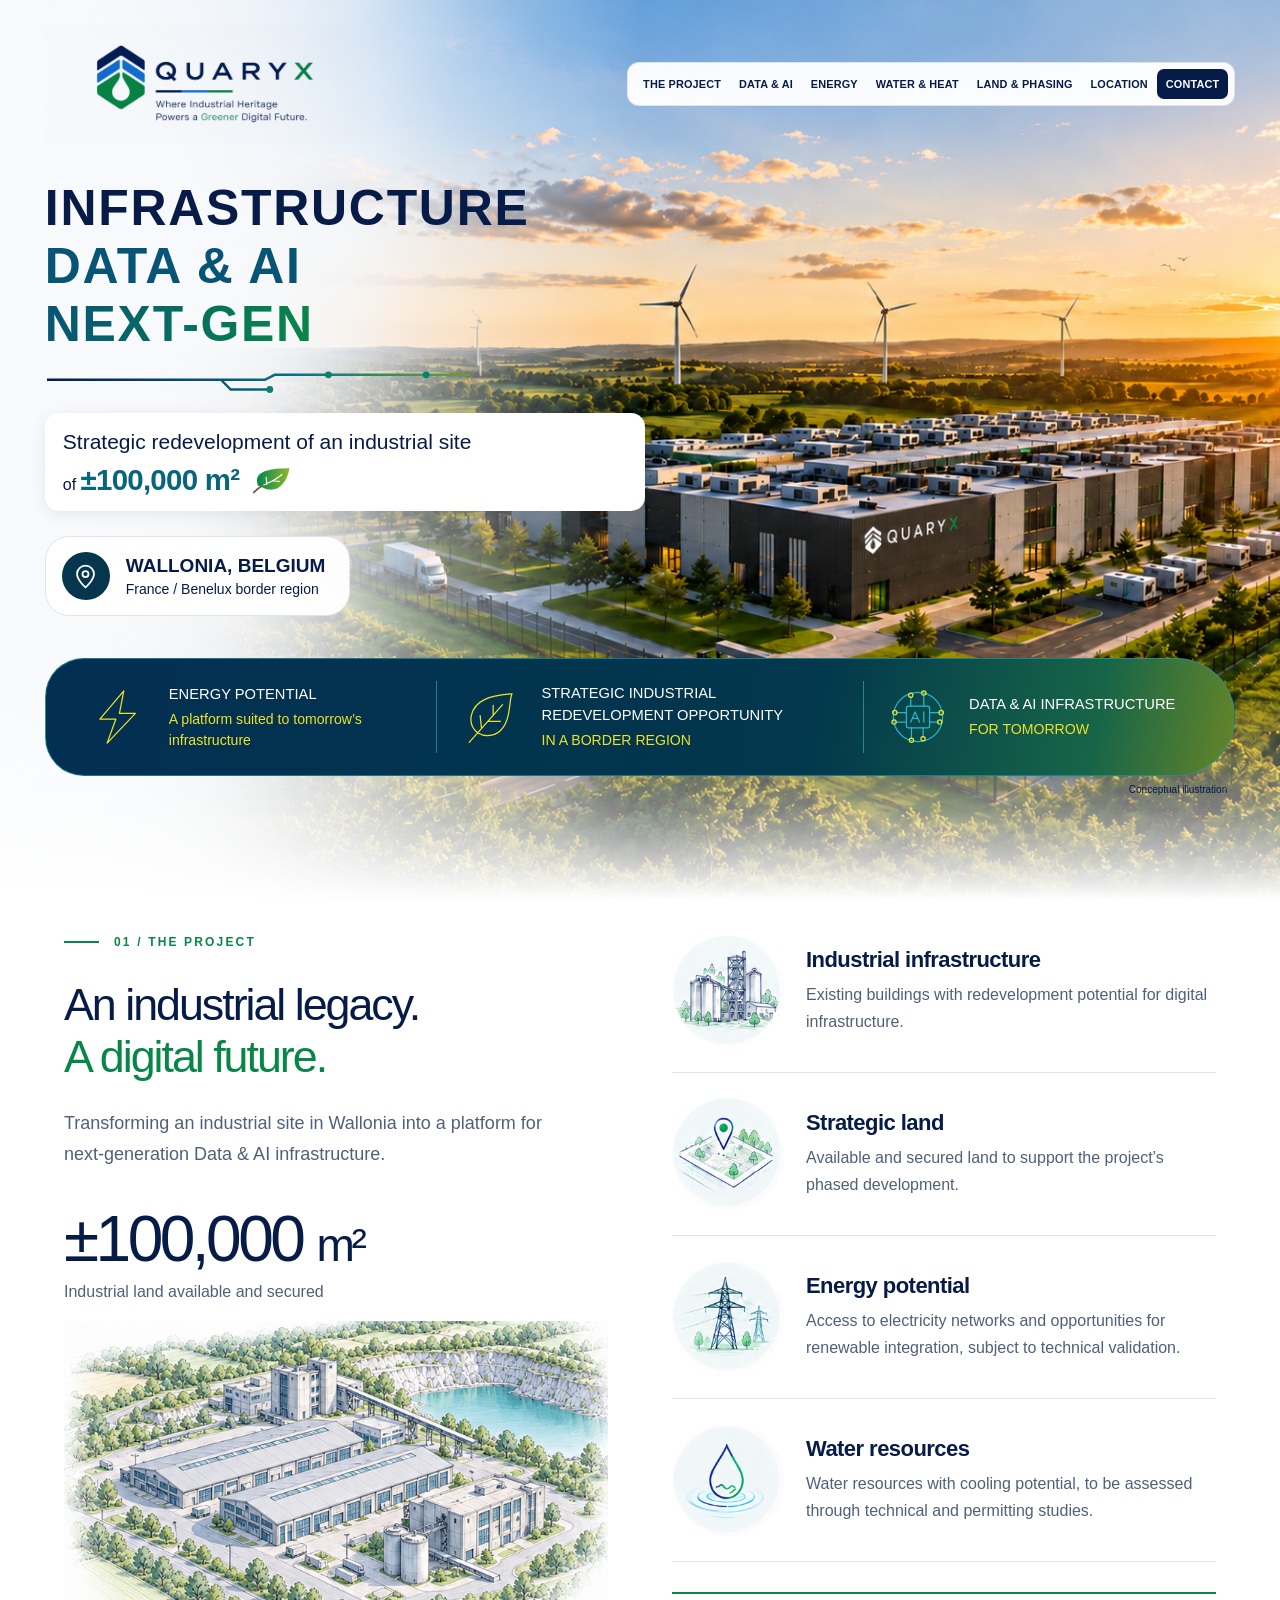
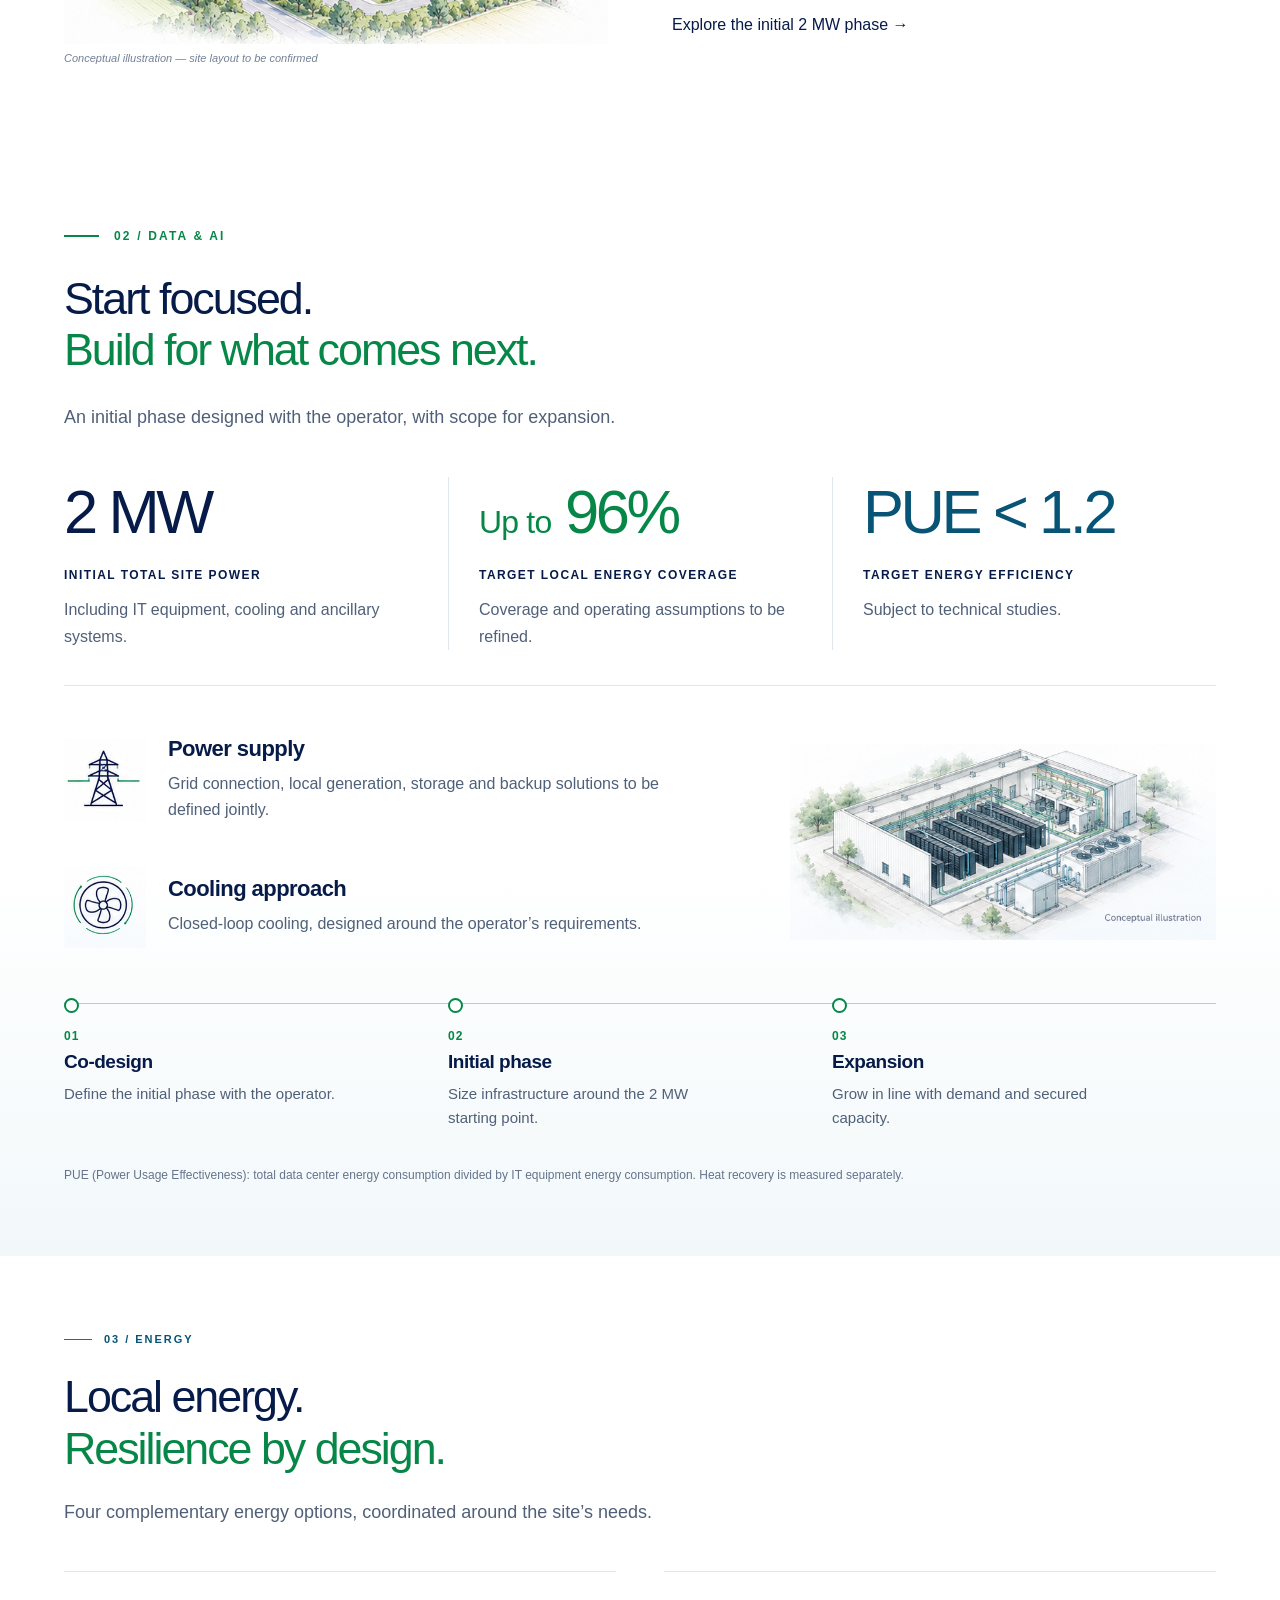
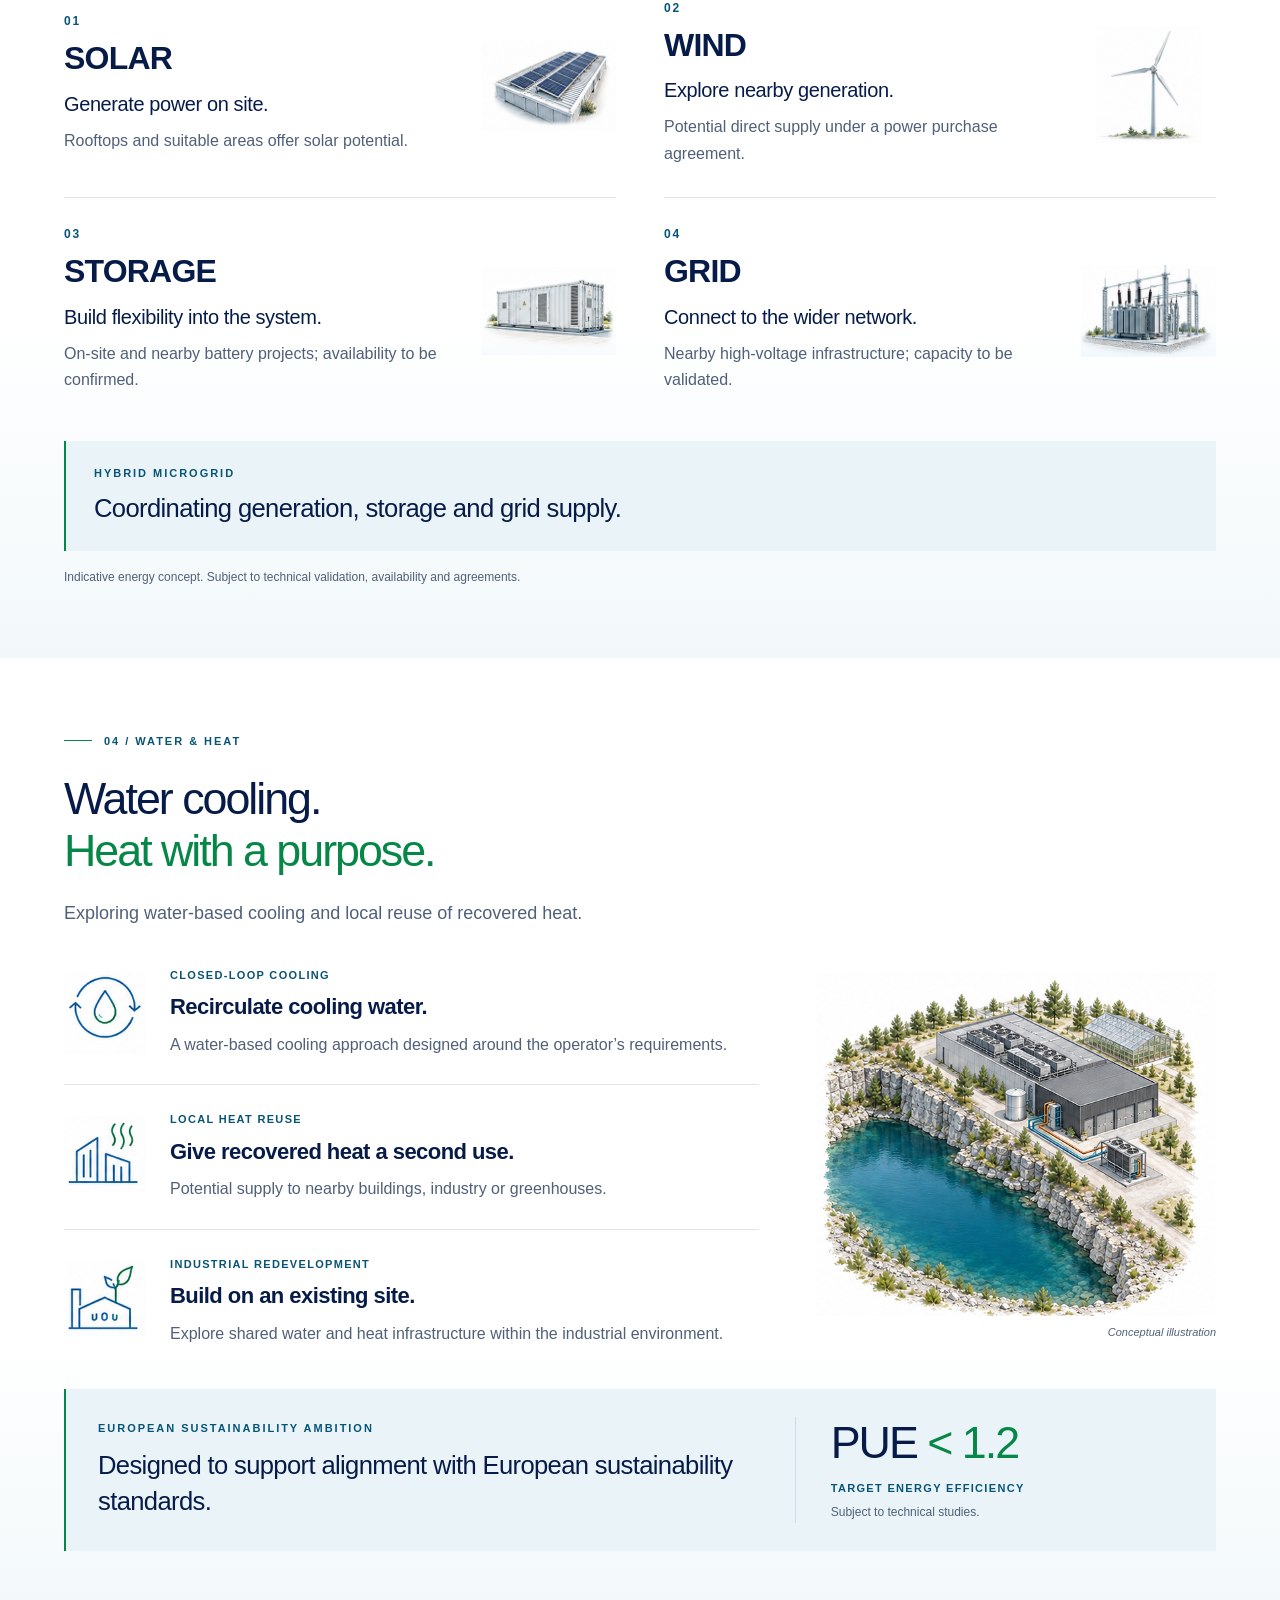
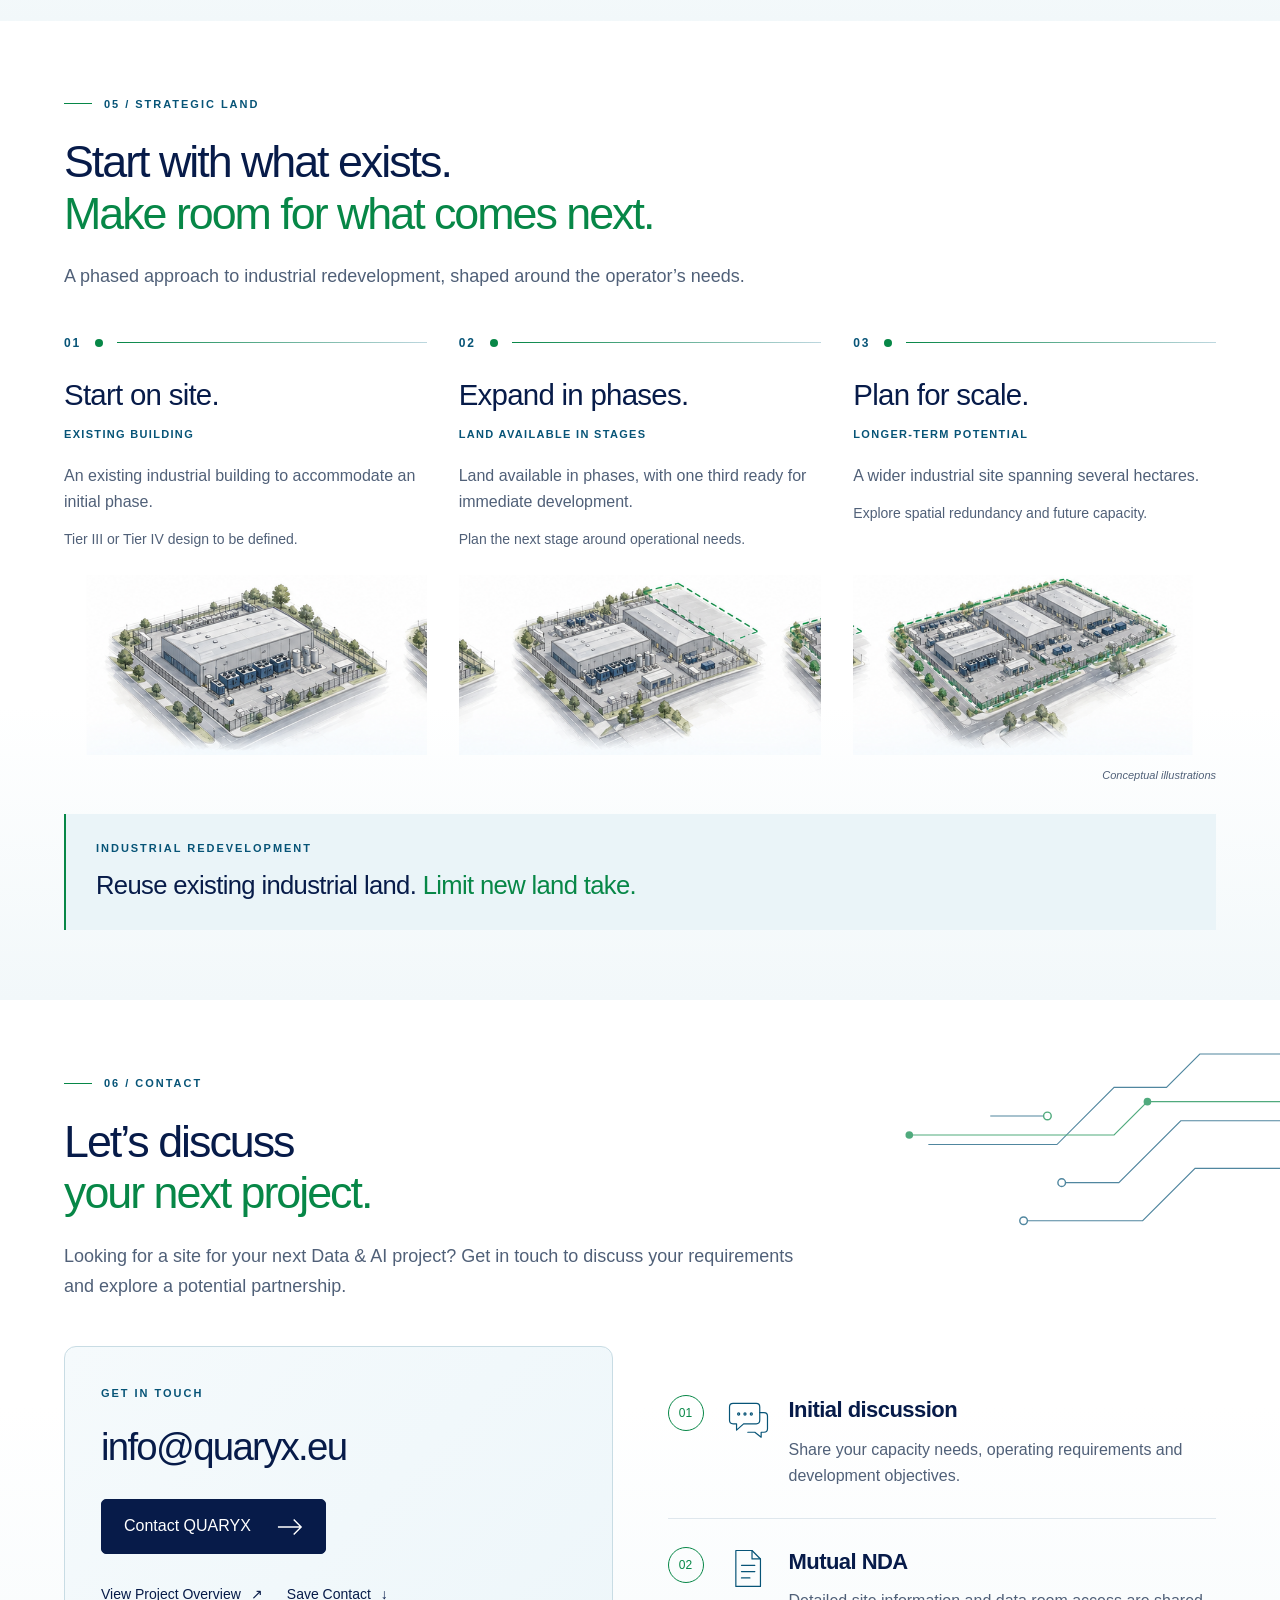
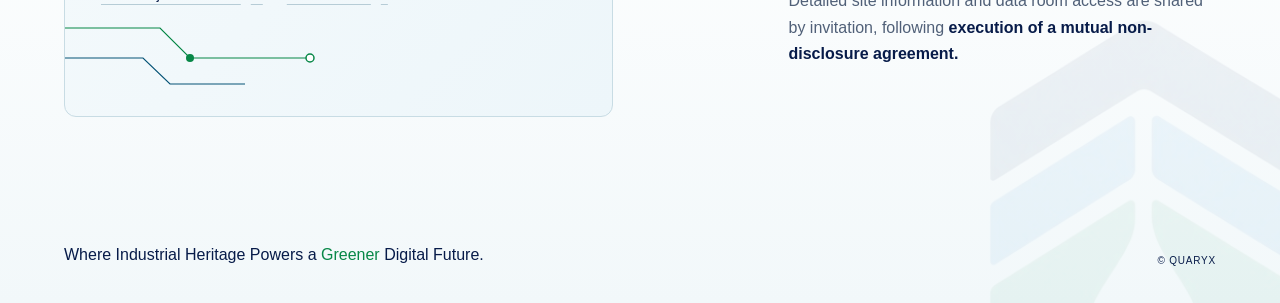
==== commit 8ebbbf06: "Add project overview and contact card" ====
--- a/index.html
+++ b/index.html
@@ -960,7 +960,18 @@
                   stroke-width="1.5"/>
           </svg>
         </a>
-
+<div class="contact-resources">
+  <a href="documents/quaryx-project-overview.pdf"
+     target="_blank"
+     rel="noopener">
+    View Project Overview <span aria-hidden="true">↗</span>
+  </a>
+
+  <a href="quaryx-contact.vcf"
+     download="Laure-Cabay-QUARYX.vcf">
+    Save Contact <span aria-hidden="true">↓</span>
+  </a>
+</div>
         <svg class="contact-card-circuit"
              viewBox="0 0 300 75"
              fill="none"
--- a/style.css
+++ b/style.css
@@ -2222,4 +2222,35 @@
   .contact-button {
     transition: none;
   }
+}
+.contact-resources {
+  display: flex;
+  flex-wrap: wrap;
+  gap: 14px 24px;
+  margin-top: 24px;
+}
+
+.contact-resources a {
+  display: inline-flex;
+  align-items: center;
+  gap: 10px;
+  padding: 6px 0;
+  color: var(--contact-navy);
+  font-family: inherit;
+  font-size: 14px;
+  font-weight: 500;
+  line-height: 1.5;
+  text-decoration: underline;
+  text-decoration-color: #b6ccd6;
+  text-underline-offset: 5px;
+}
+
+.contact-resources a:hover {
+  color: var(--contact-green);
+  text-decoration-color: currentColor;
+}
+
+.contact-resources a:focus-visible {
+  outline: 2px solid var(--contact-green);
+  outline-offset: 5px;
 }
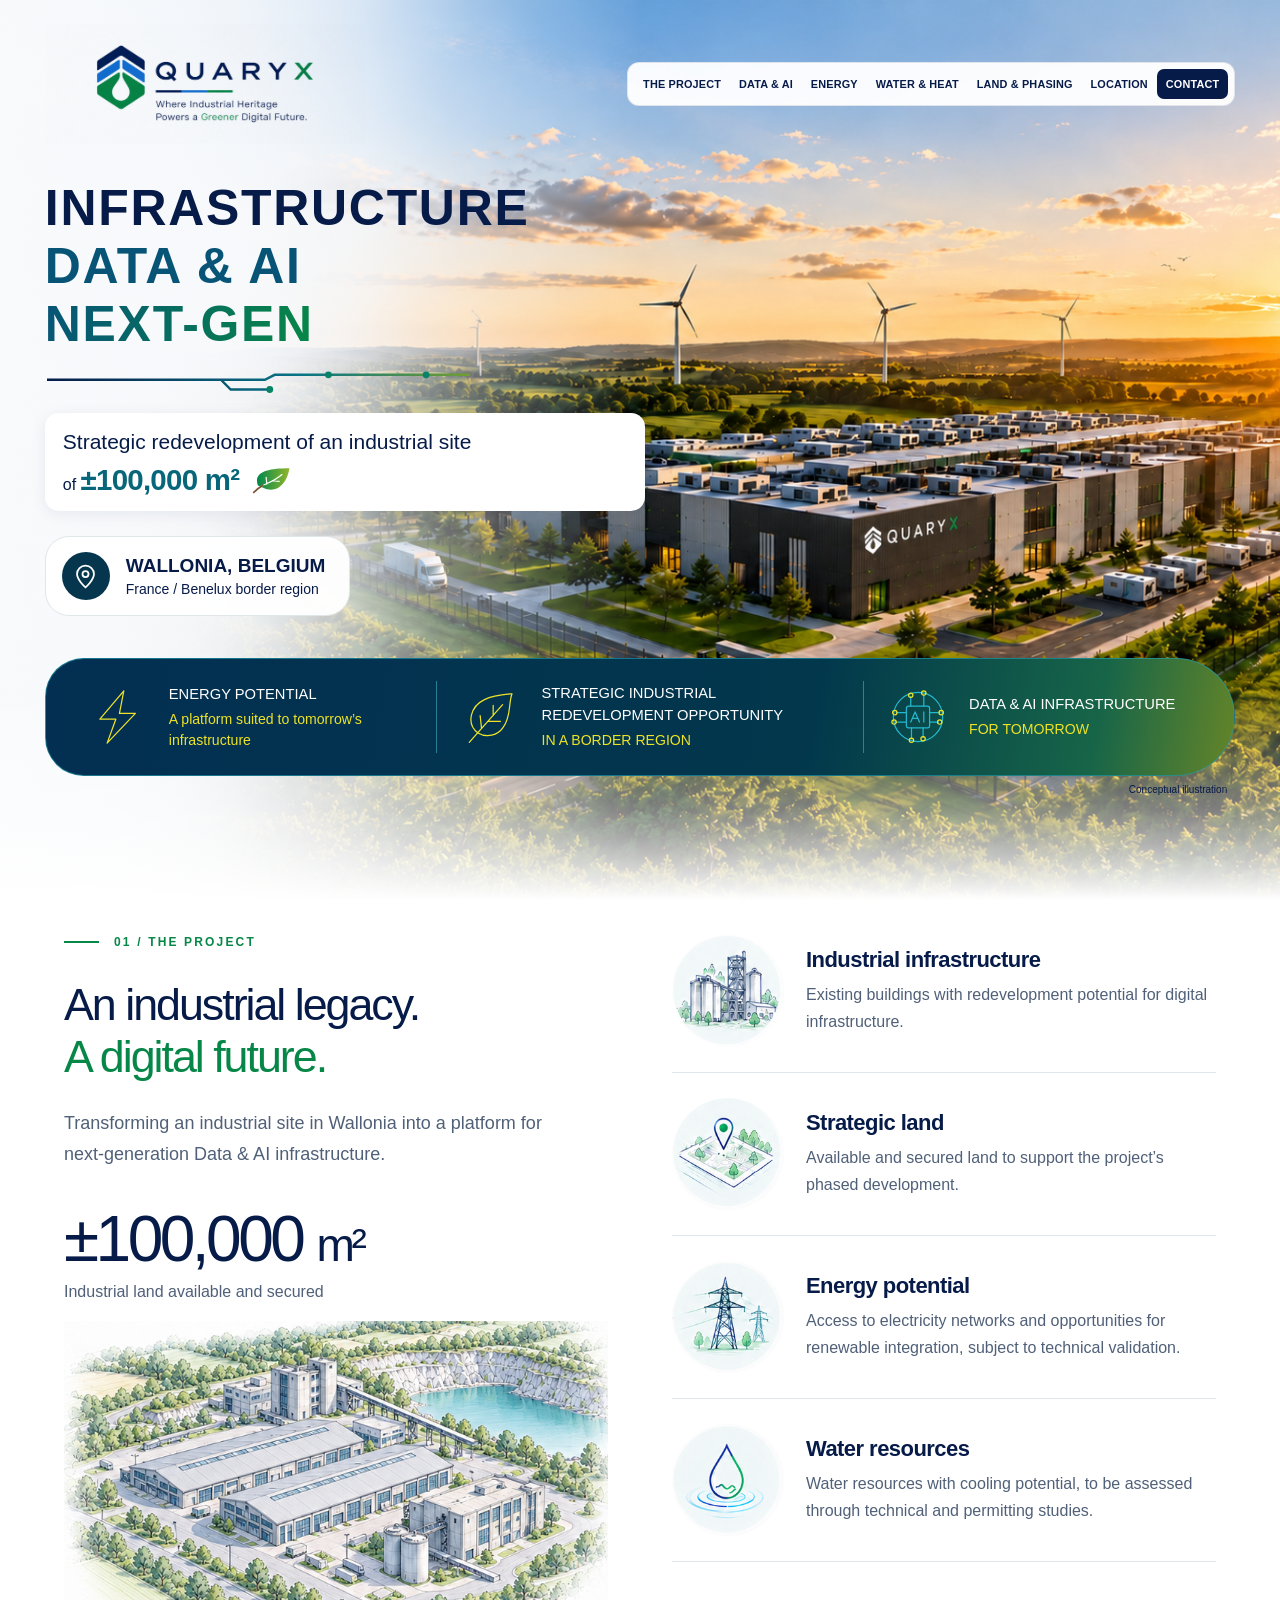
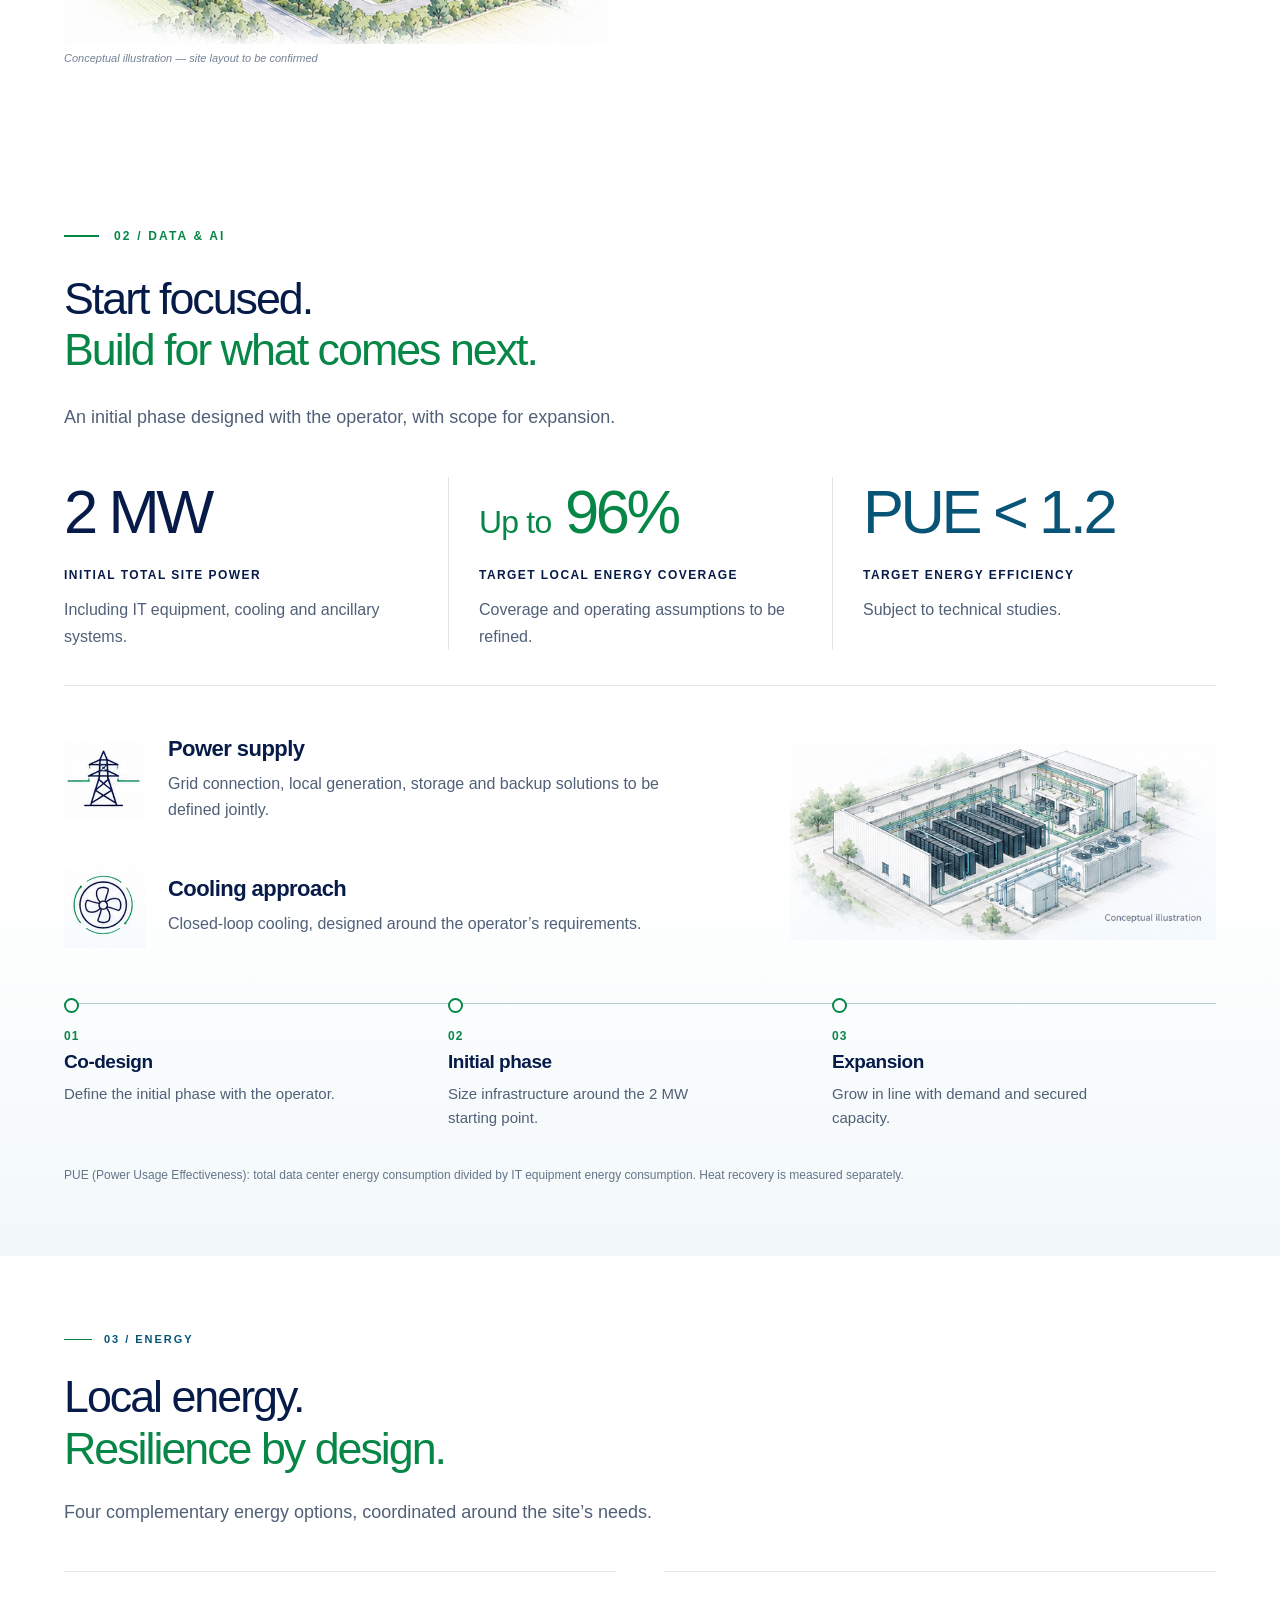
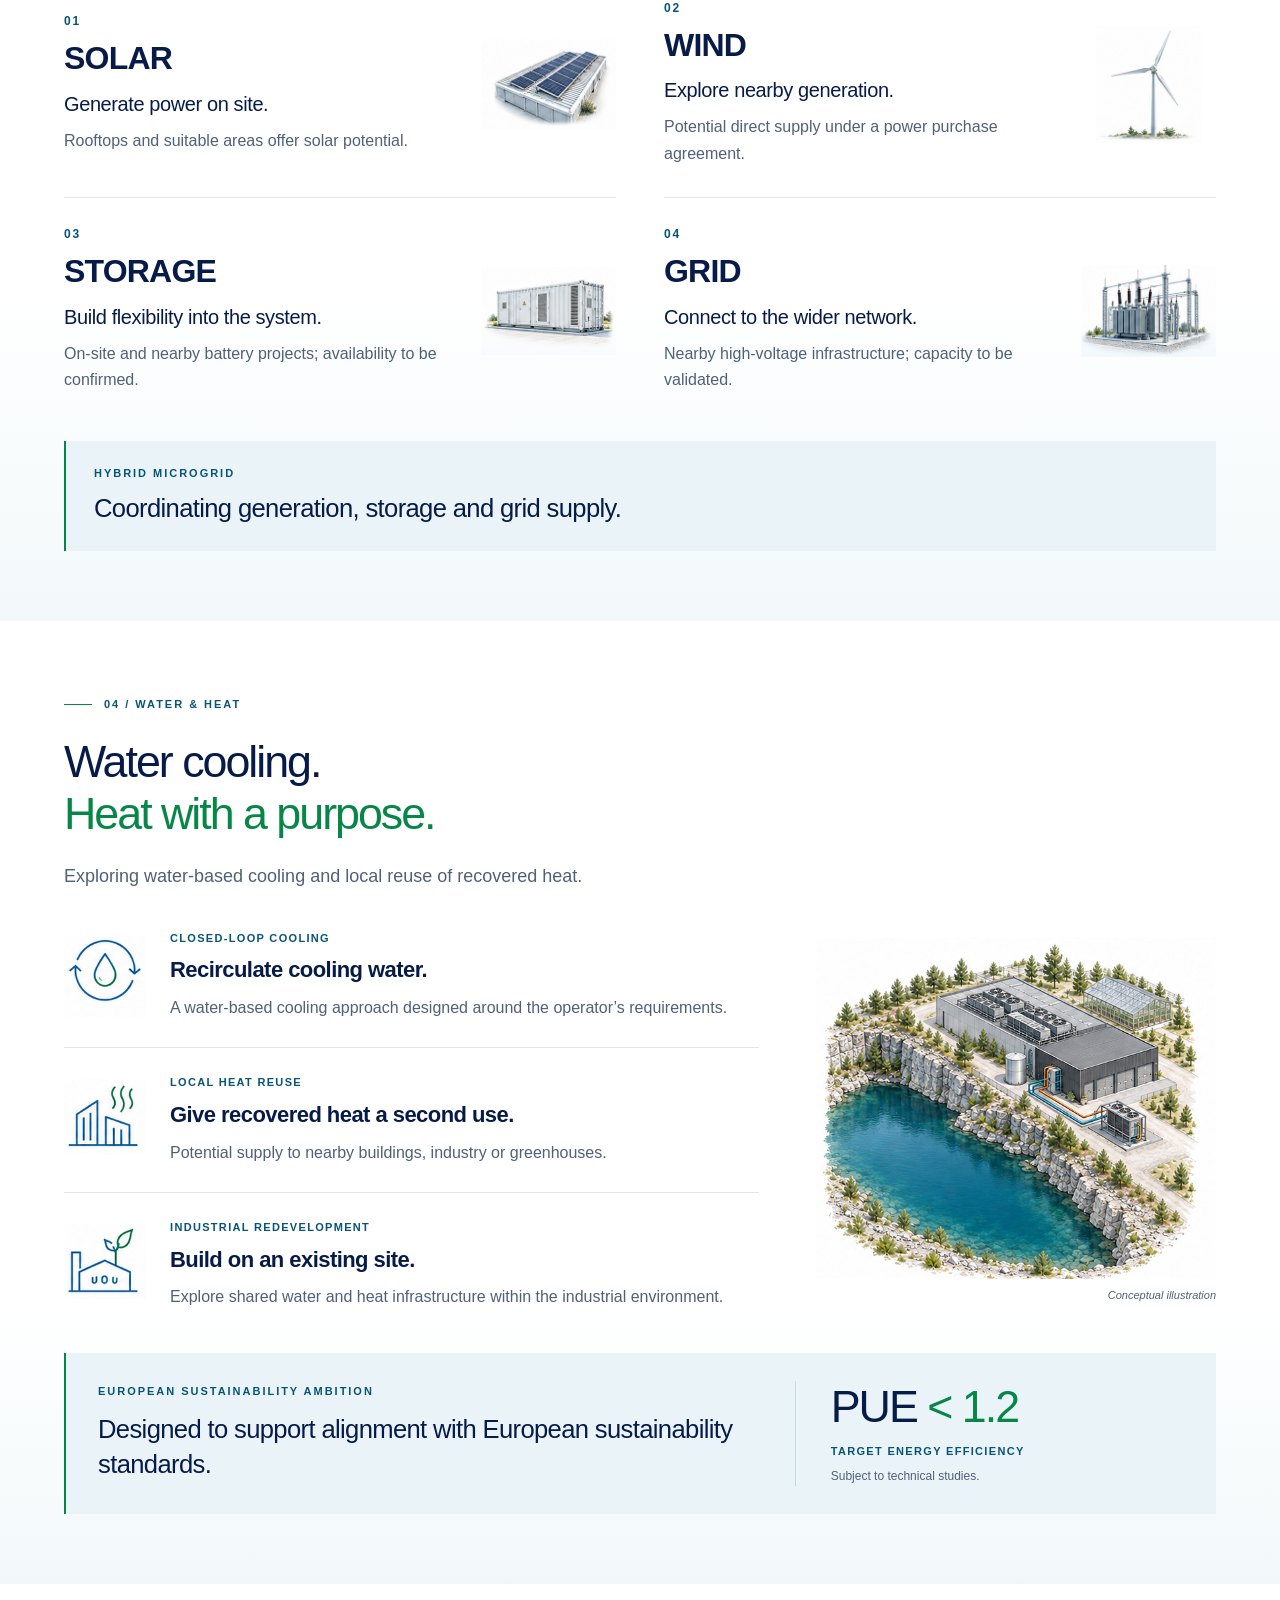
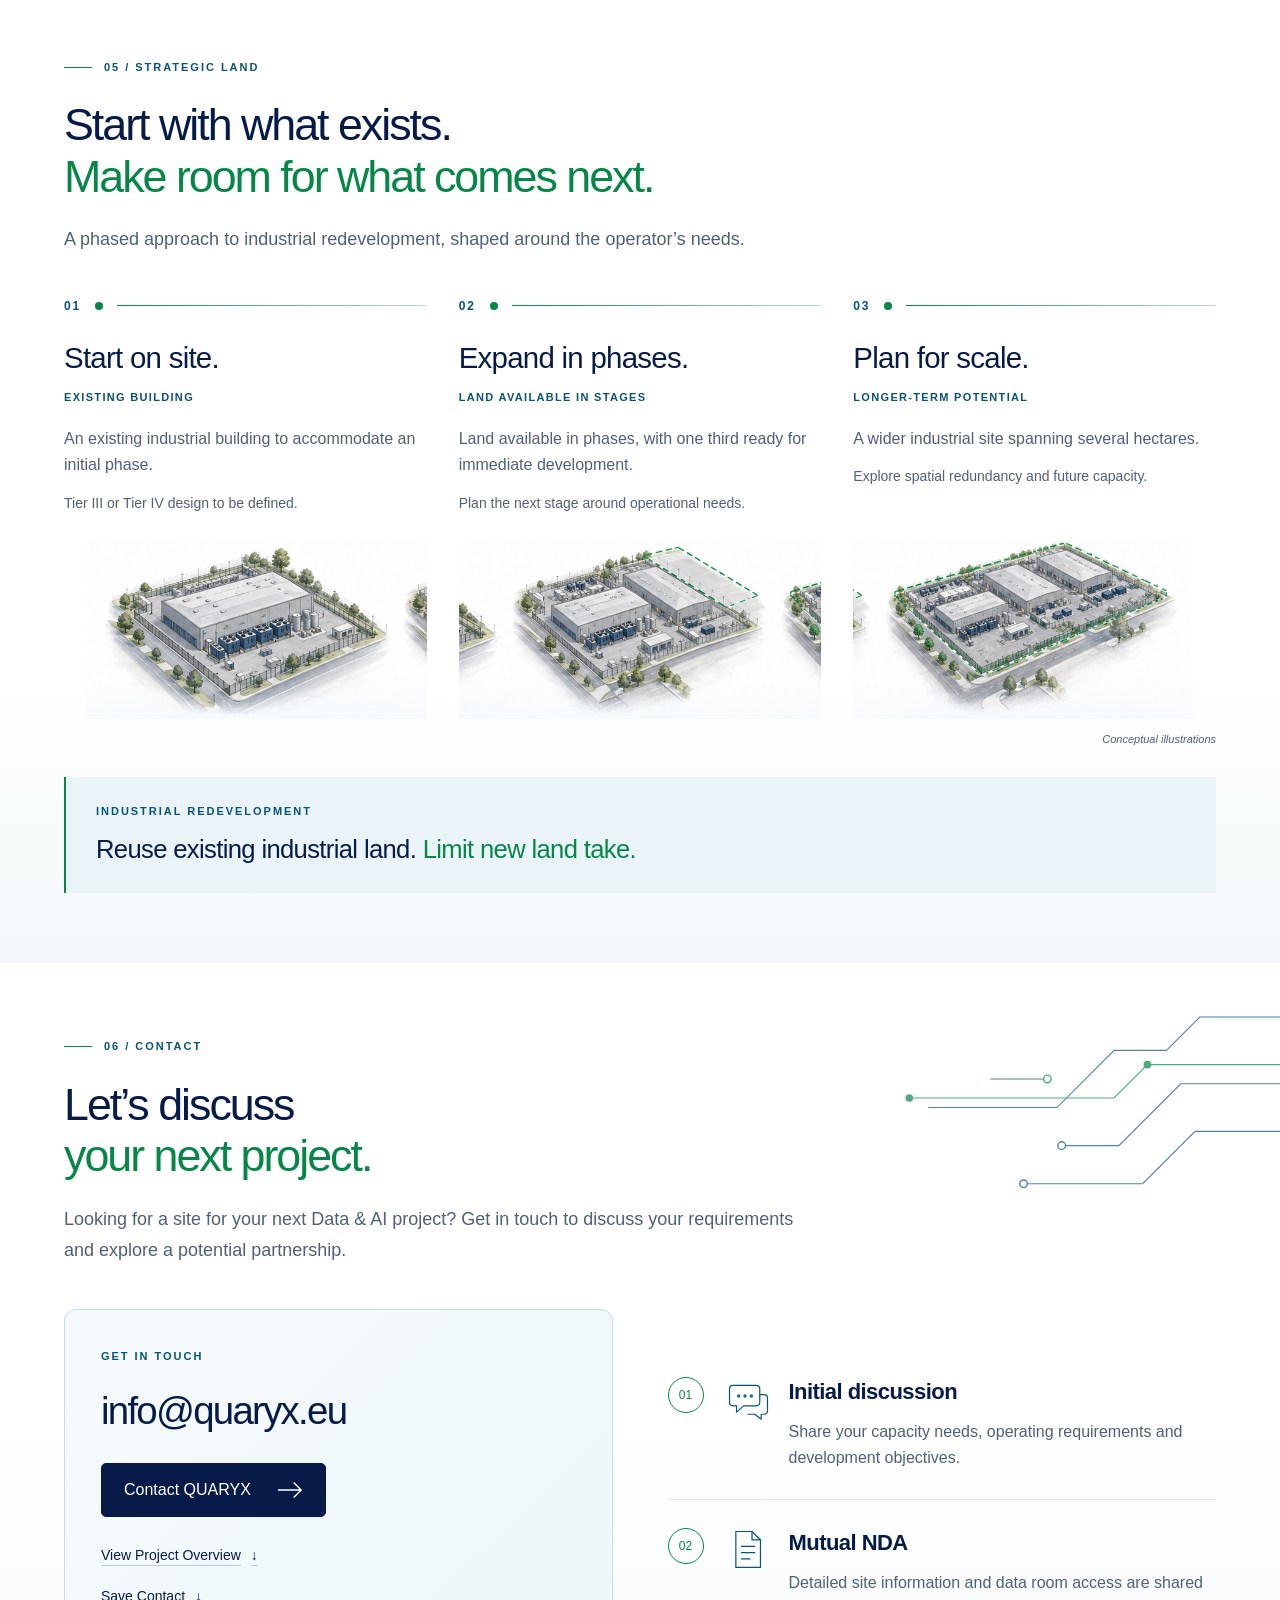
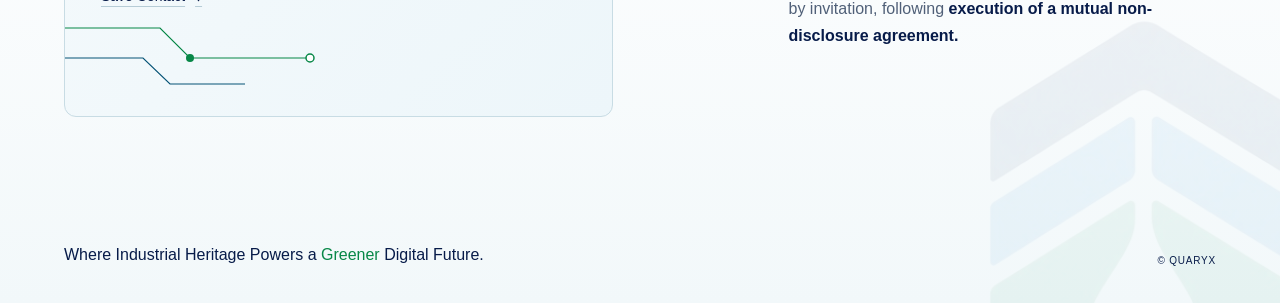
==== commit 206eafe6: "Remove project transition link and energy note" ====
--- a/index.html
+++ b/index.html
@@ -250,11 +250,6 @@
           </div>
         </article>
 
-        <a class="project-next" href="#data-ai">
-
-  Explore the initial 2 MW phase →
-
-</a>
 
       </div>
     </div>
@@ -561,11 +556,6 @@
         Coordinating generation, storage and grid supply.
       </p>
     </aside>
-
-    <p class="energy-note">
-      Indicative energy concept. Subject to technical validation,
-      availability and agreements.
-    </p>
 
   </div>
 </section>
@@ -964,7 +954,7 @@
   <a href="documents/quaryx-project-overview.pdf"
      target="_blank"
      rel="noopener">
-    View Project Overview <span aria-hidden="true">↗</span>
+    View Project Overview <span aria-hidden="true">↓</span>
   </a>
 
   <a href="quaryx-contact.vcf"
--- a/style.css
+++ b/style.css
@@ -2253,4 +2253,38 @@
 .contact-resources a:focus-visible {
   outline: 2px solid var(--contact-green);
   outline-offset: 5px;
+}
+.contact-card .contact-resources {
+  display: flex;
+  flex-direction: column;
+  align-items: flex-start;
+  gap: 12px;
+  margin-top: 24px;
+  position: relative;
+  z-index: 1;
+}
+
+.contact-card .contact-resources a {
+  display: inline-flex;
+  align-items: center;
+  gap: 10px;
+  padding: 4px 0;
+  color: #071b49;
+  font-family: inherit;
+  font-size: 14px;
+  font-weight: 500;
+  line-height: 1.5;
+  text-decoration: underline;
+  text-decoration-color: #b6ccd6;
+  text-underline-offset: 5px;
+}
+
+.contact-card .contact-resources a:hover {
+  color: #078747;
+  text-decoration-color: currentColor;
+}
+
+.contact-card .contact-resources a:focus-visible {
+  outline: 2px solid #078747;
+  outline-offset: 5px;
 }
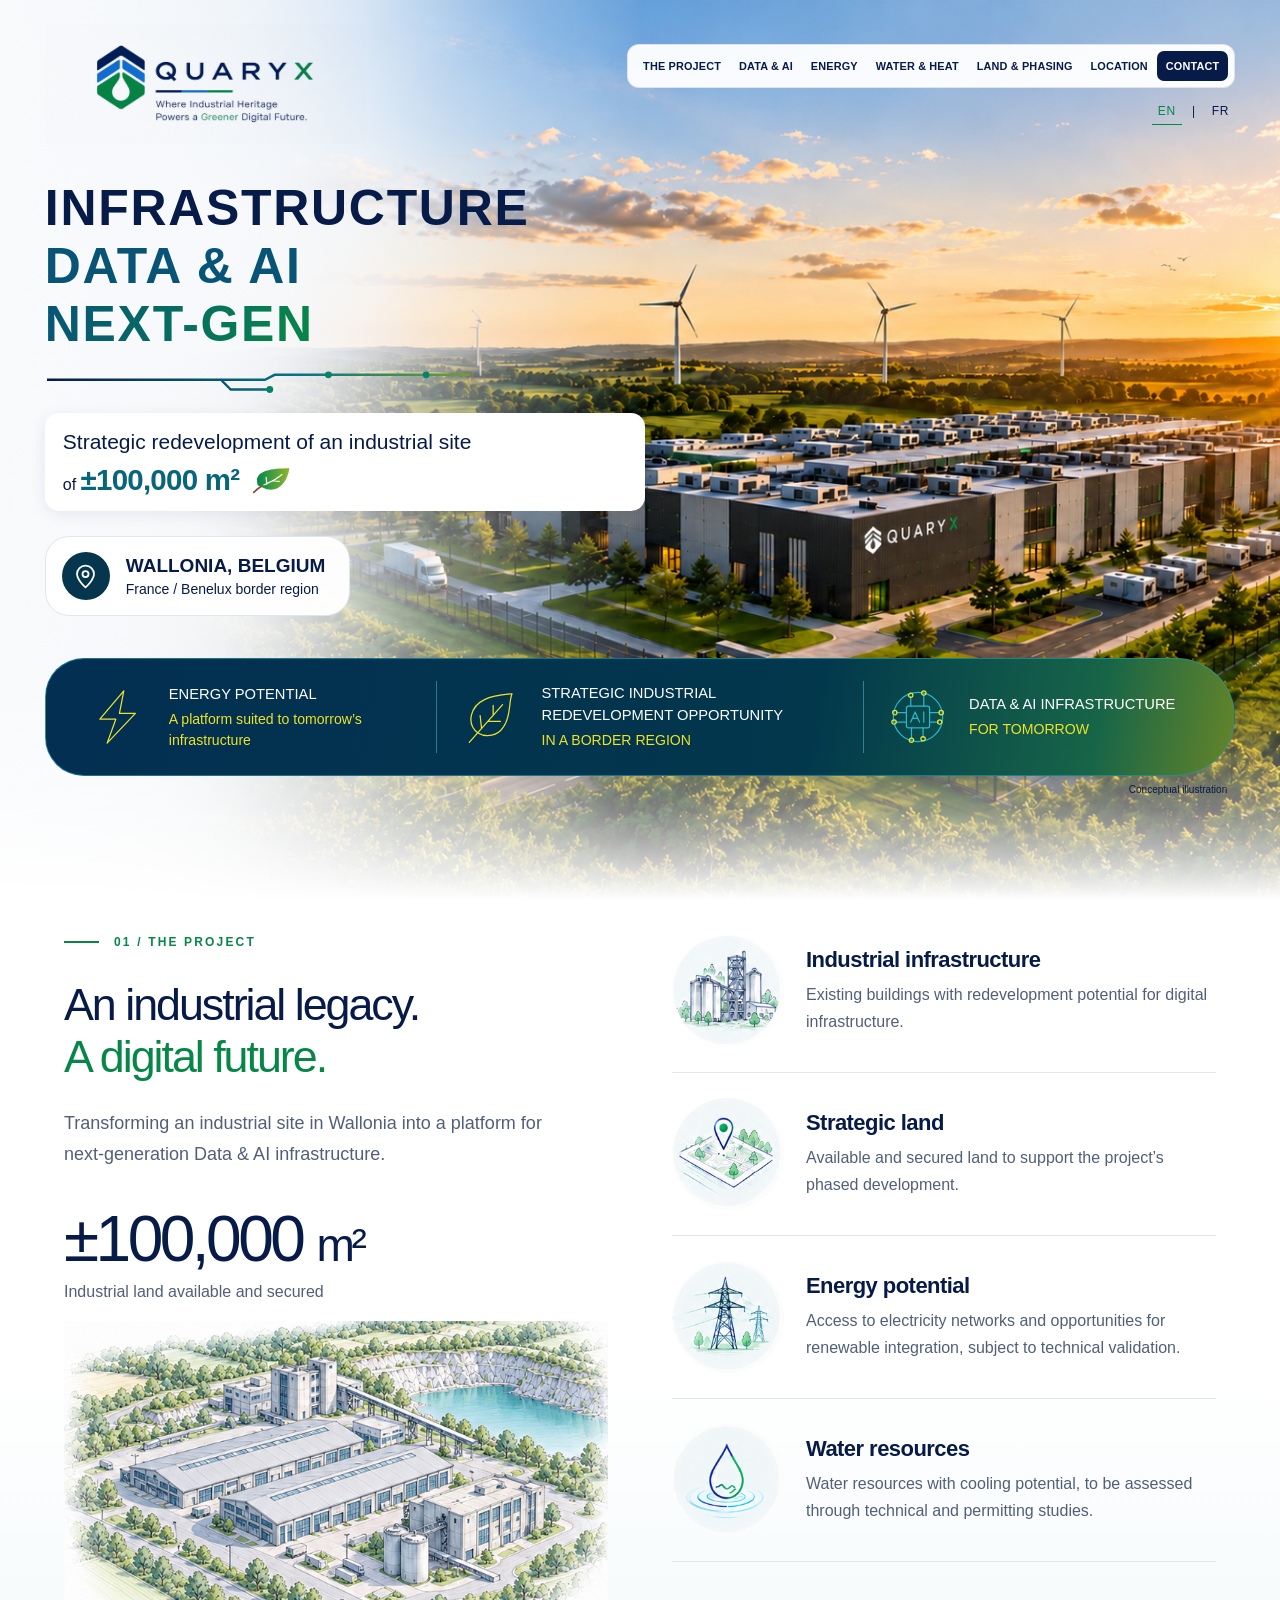
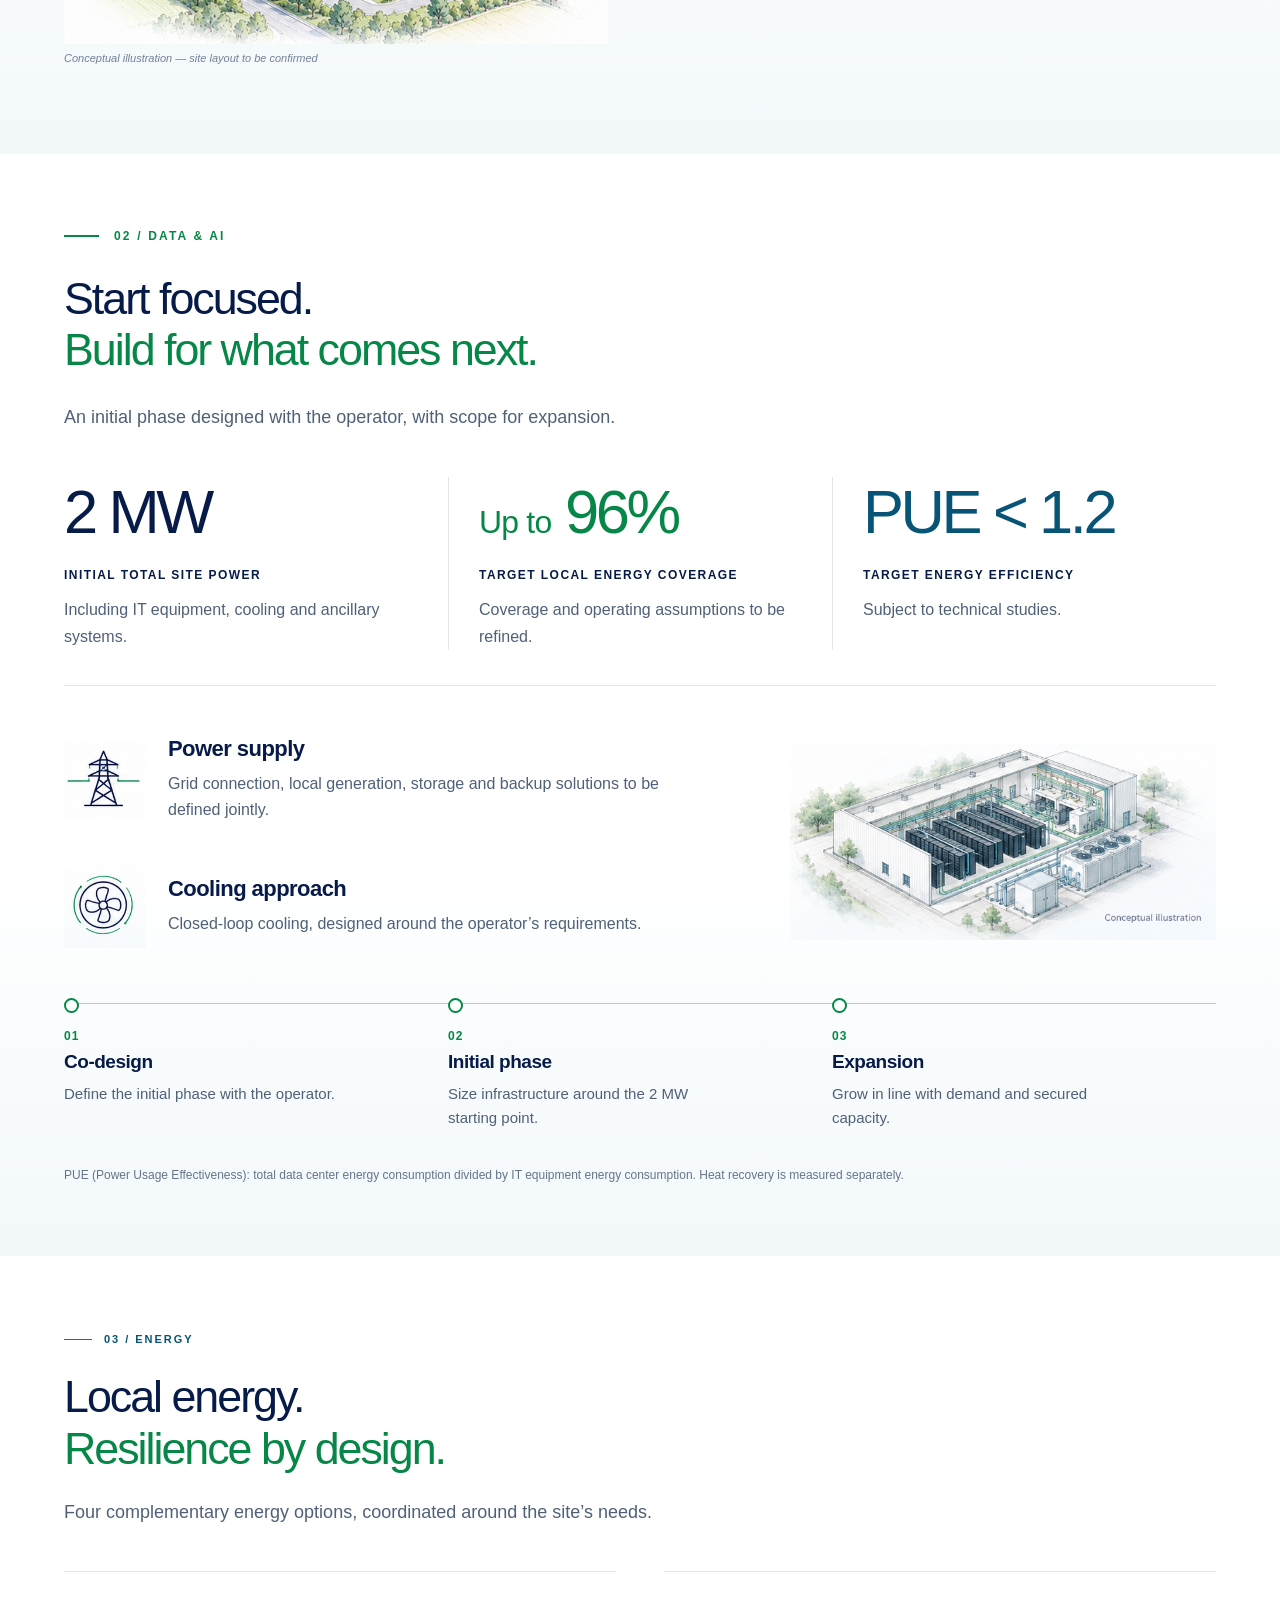
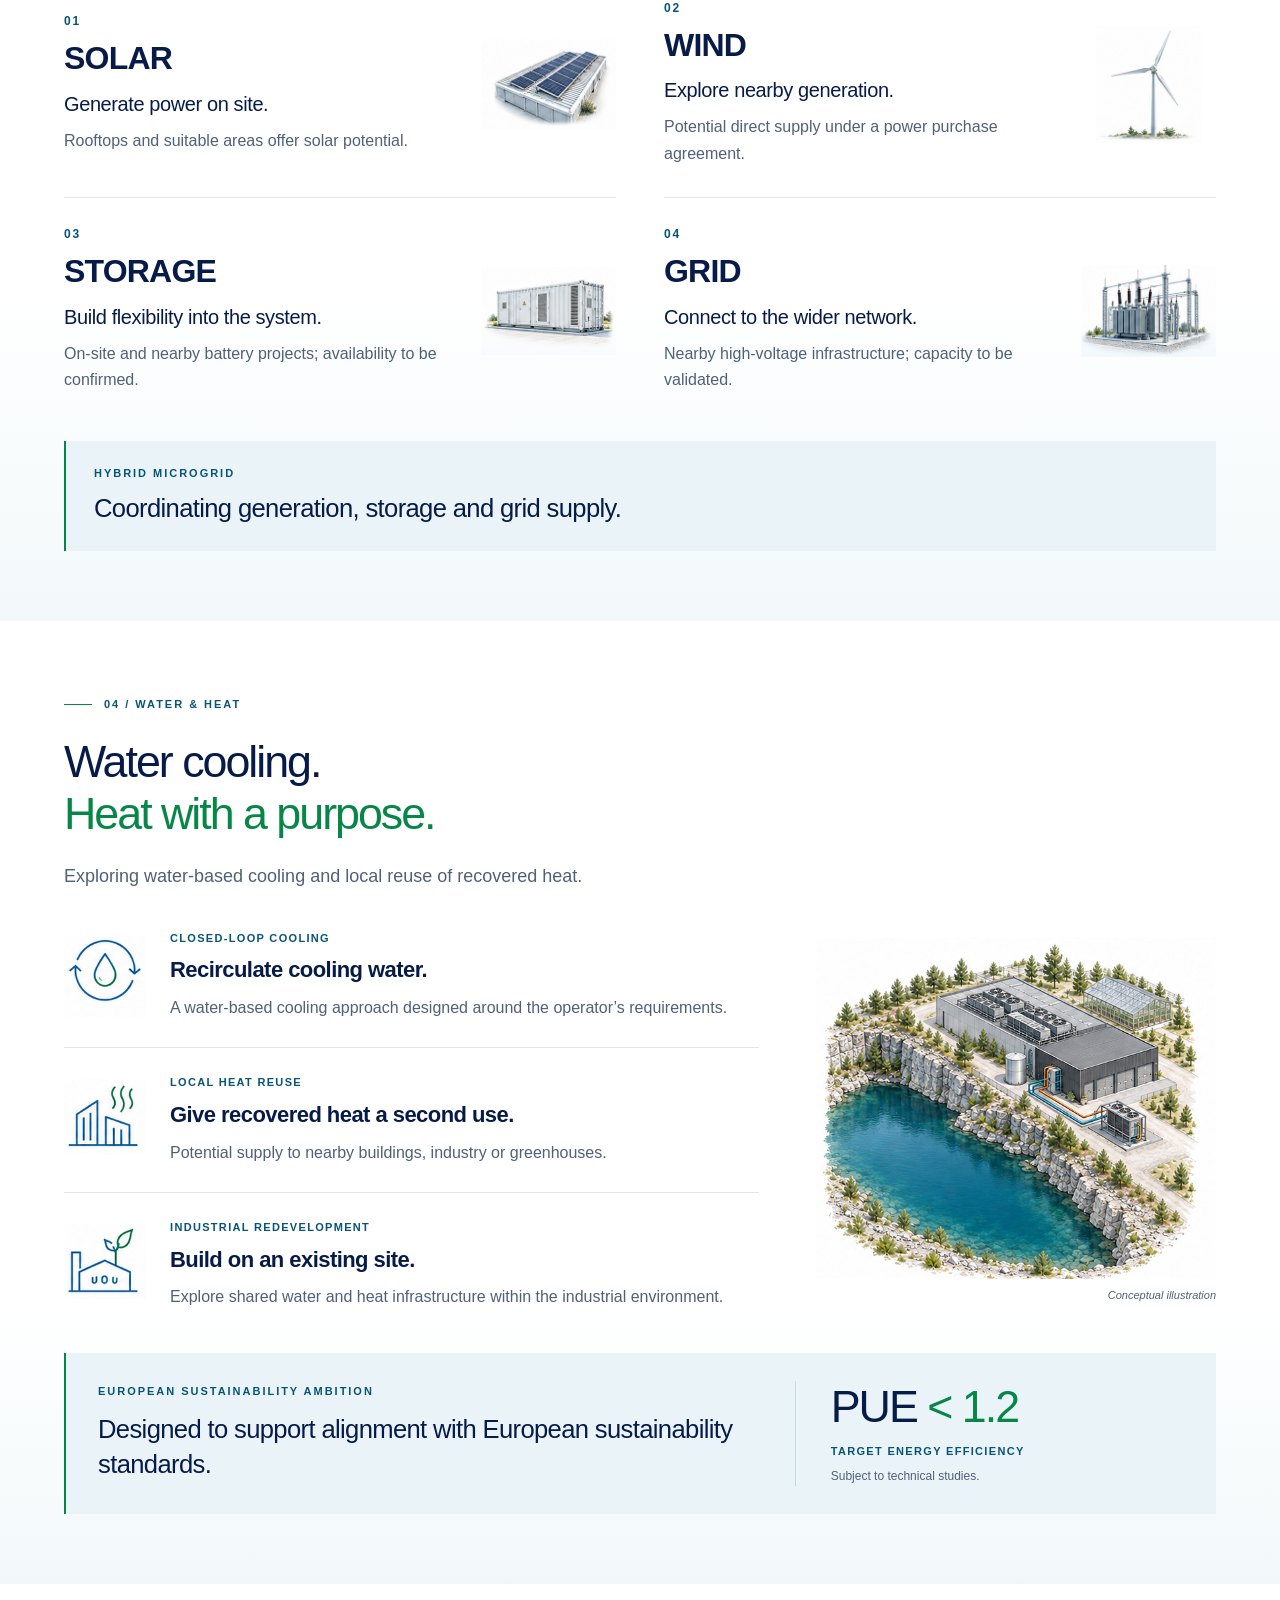
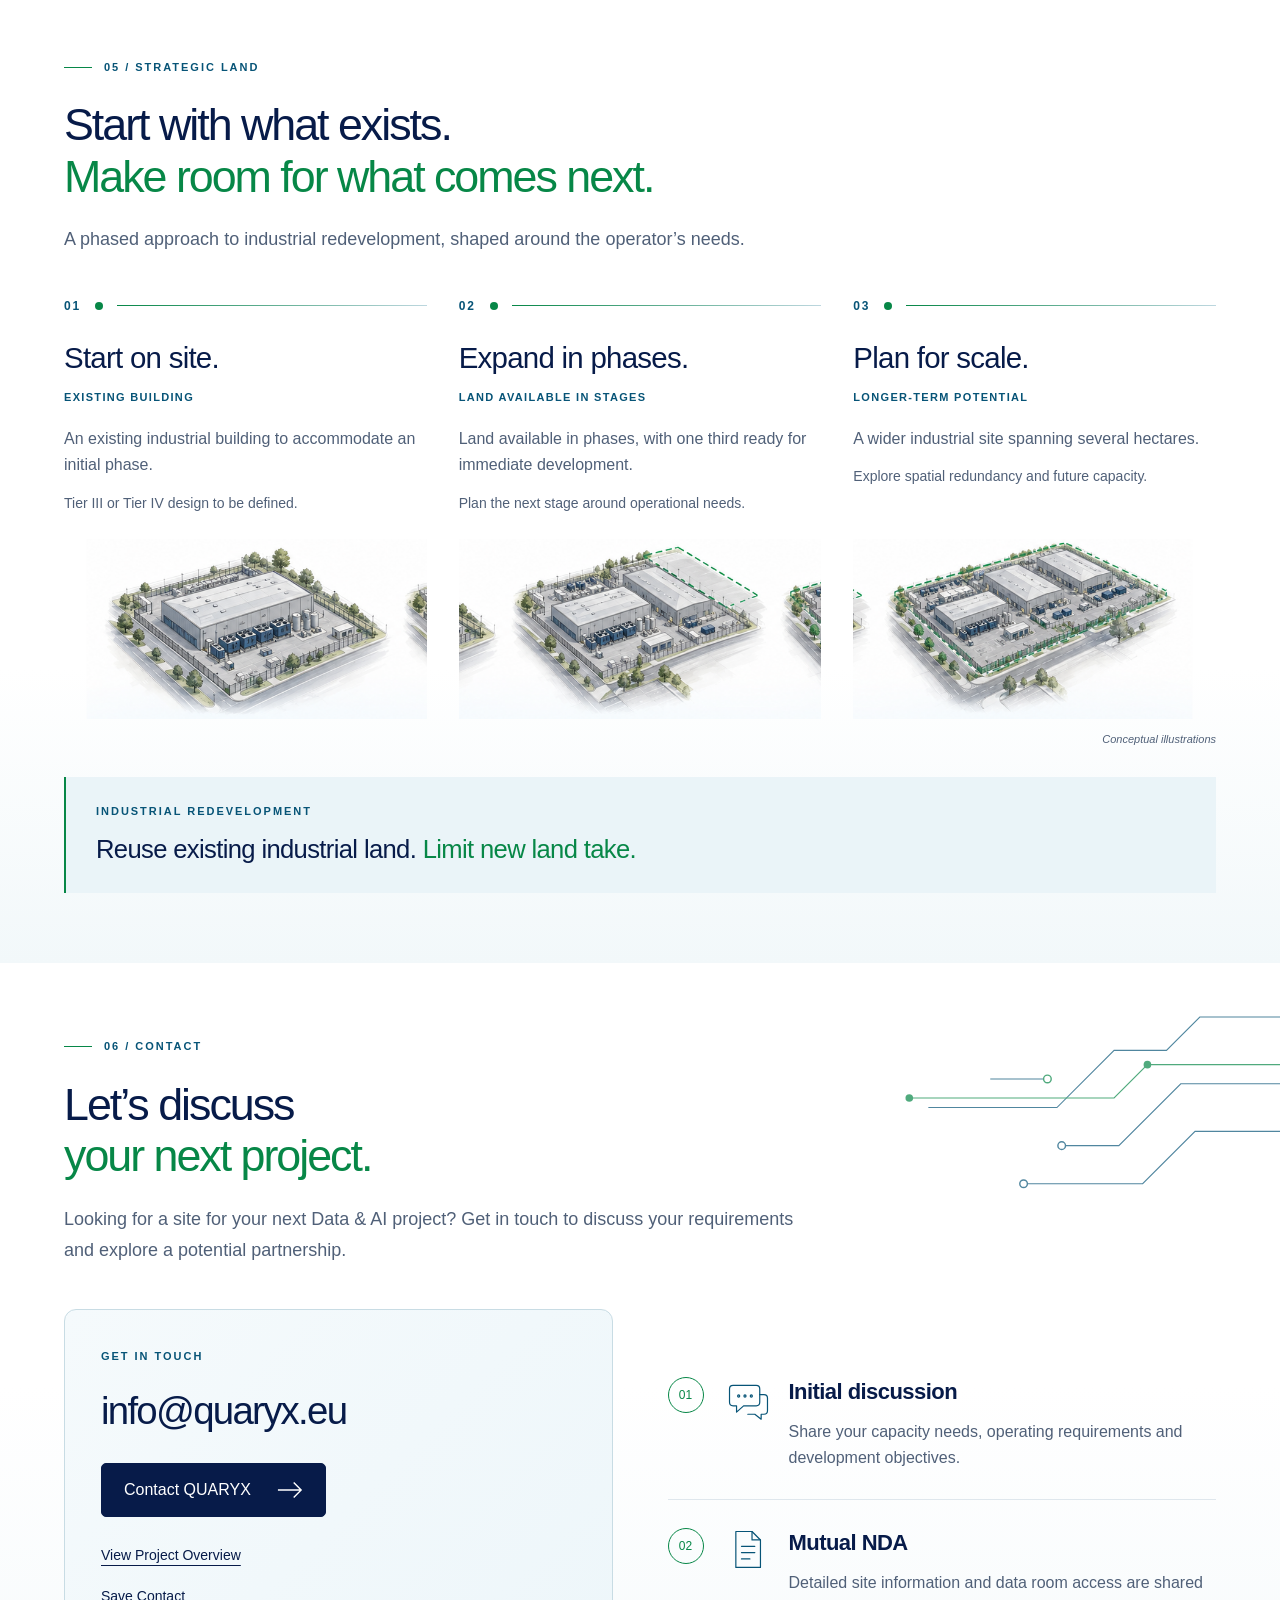
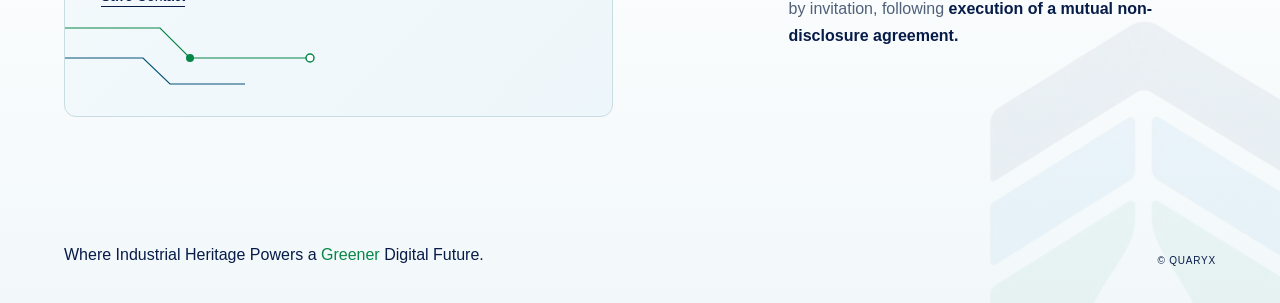
==== commit e39d6ccf: "Point location menu to strategic land section" ====
--- a/index.html
+++ b/index.html
@@ -9,6 +9,27 @@
         content="An industrial redevelopment opportunity in Wallonia, Belgium, for next-generation Data & AI infrastructure.">
 
   <link rel="stylesheet" href="style.css">
+<link rel="canonical" href="https://quaryx.eu/">
+<link rel="alternate" hreflang="en" href="https://quaryx.eu/">
+<link rel="alternate" hreflang="fr" href="https://quaryx.eu/fr.html">
+<link rel="alternate" hreflang="x-default" href="https://quaryx.eu/">
+
+<style>
+.header-navigation{display:flex;flex-direction:column;align-items:flex-end;gap:10px;min-width:0;max-width:100%;}
+.language-switch{display:flex;align-items:center;gap:10px;font:500 12px/1.5 "Avenir Next",Avenir,Arial,sans-serif;letter-spacing:.06em;}
+.language-switch a{color:#071b49;text-decoration:none;padding:4px 6px;}
+.language-switch a[aria-current="page"]{color:#078747;border-bottom:1px solid #078747;}
+.language-switch a:focus-visible{outline:2px solid #078747;outline-offset:3px;}
+html[lang="fr"] .intro-description{white-space:normal;}
+html[lang="fr"] #hero-title{font-size:clamp(26px,4.1vw,66px);overflow-wrap:normal;}
+html[lang="fr"] .phase-value{font-size:clamp(30px,4.3vw,68px);}
+html[lang="fr"] .header nav a{letter-spacing:.025em;}
+.contact-card .contact-resources{display:flex!important;flex-direction:column!important;align-items:flex-start;gap:12px;margin-top:24px;position:relative;z-index:1;}
+.contact-card .contact-resources>a{display:block!important;width:fit-content;padding:4px 0;color:#071b49;font-family:inherit;font-size:14px;line-height:1.5;text-decoration:underline;text-underline-offset:5px;}
+.contact-card .contact-resources>a::before,.contact-card .contact-resources>a::after{content:none!important;}
+.contact-card .contact-resources>a:hover{color:#078747;}
+@media(max-width:700px){.header-navigation{width:100%;}.language-switch{align-self:flex-end;}html[lang="fr"] #hero-title{font-size:clamp(25px,6.5vw,44px);}}
+</style>
 </head>
 
 <body>
@@ -23,15 +44,19 @@
              alt="QUARYX — Where Industrial Heritage Powers a Greener Digital Future.">
       </a>
 
+      <div class="header-navigation">
       <nav aria-label="Main navigation">
         <a href="#project">The Project</a>
         <a href="#data-ai">Data &amp; AI</a>
         <a href="#energy">Energy</a>
         <a href="#water-heat">Water &amp; Heat</a>
         <a href="#strategic-land">Land &amp; Phasing</a>
-        <a href="#location">Location</a>
+     <a href="#strategic-land">Location</a>
         <a href="#contact">Contact</a>
       </nav>
+<div class="language-switch" role="group" aria-label="Choose language">
+<a href="index.html" lang="en" hreflang="en" aria-current="page">EN</a><span aria-hidden="true">|</span><a href="fr.html" lang="fr" hreflang="fr">FR</a></div>
+</div>
     </header>
 
     <div class="hero-content">
@@ -87,7 +112,7 @@
         </div>
       </div>
 
-      <div class="location">
+      <div class="location" id="location">
         <span class="location-icon" aria-hidden="true">
           <svg viewBox="0 0 24 24">
             <path d="M19 10c0 5-7 11-7 11S5 15 5 10a7 7 0 1 1 14 0Z"/>
@@ -954,12 +979,12 @@
   <a href="documents/quaryx-project-overview.pdf"
      target="_blank"
      rel="noopener">
-    View Project Overview <span aria-hidden="true">↓</span>
+    View Project Overview 
   </a>
 
   <a href="quaryx-contact.vcf"
      download="Laure-Cabay-QUARYX.vcf">
-    Save Contact <span aria-hidden="true">↓</span>
+    Save Contact 
   </a>
 </div>
         <svg class="contact-card-circuit"
--- a/style.css
+++ b/style.css
@@ -2287,4 +2287,13 @@
 .contact-card .contact-resources a:focus-visible {
   outline: 2px solid #078747;
   outline-offset: 5px;
+}
+/* Soft blue transition — The Project */
+#project {
+  background: linear-gradient(
+    180deg,
+    #ffffff 0%,
+    #ffffff 55%,
+    #f2f8fa 100%
+  );
 }
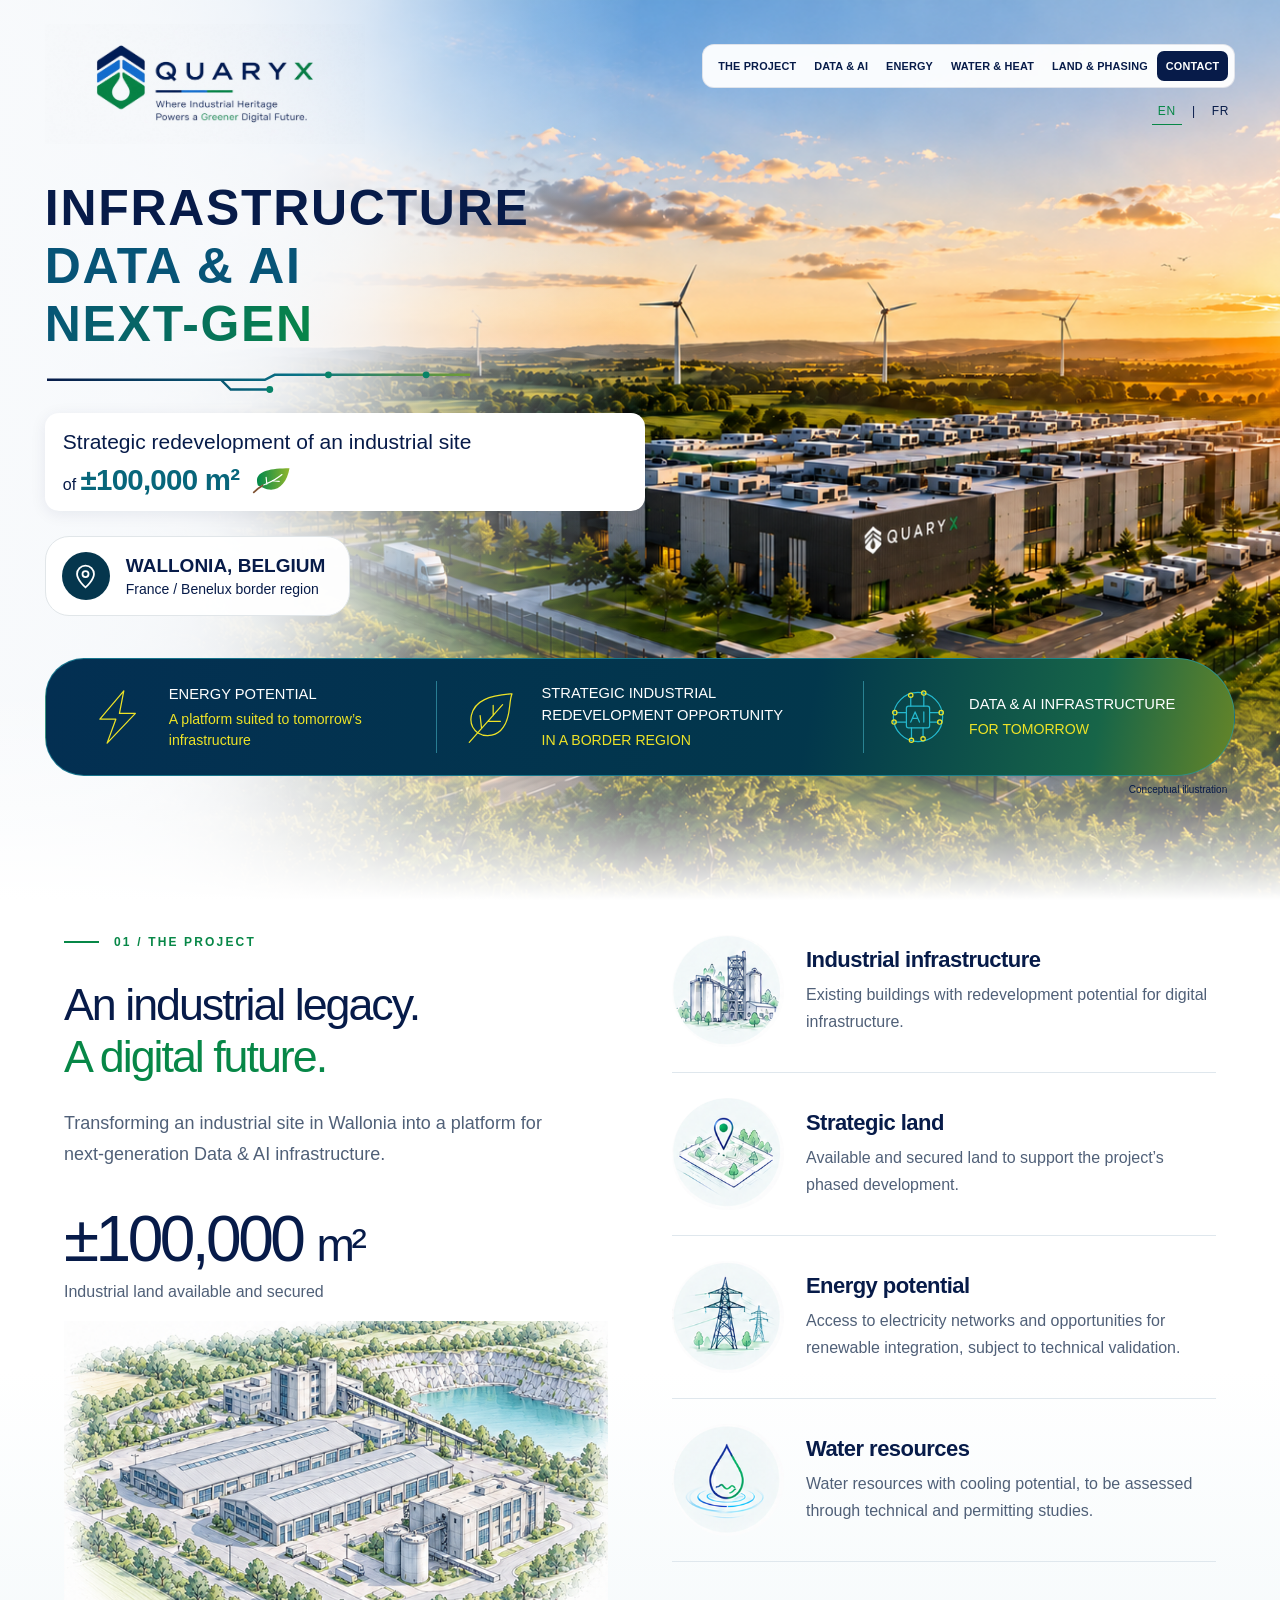
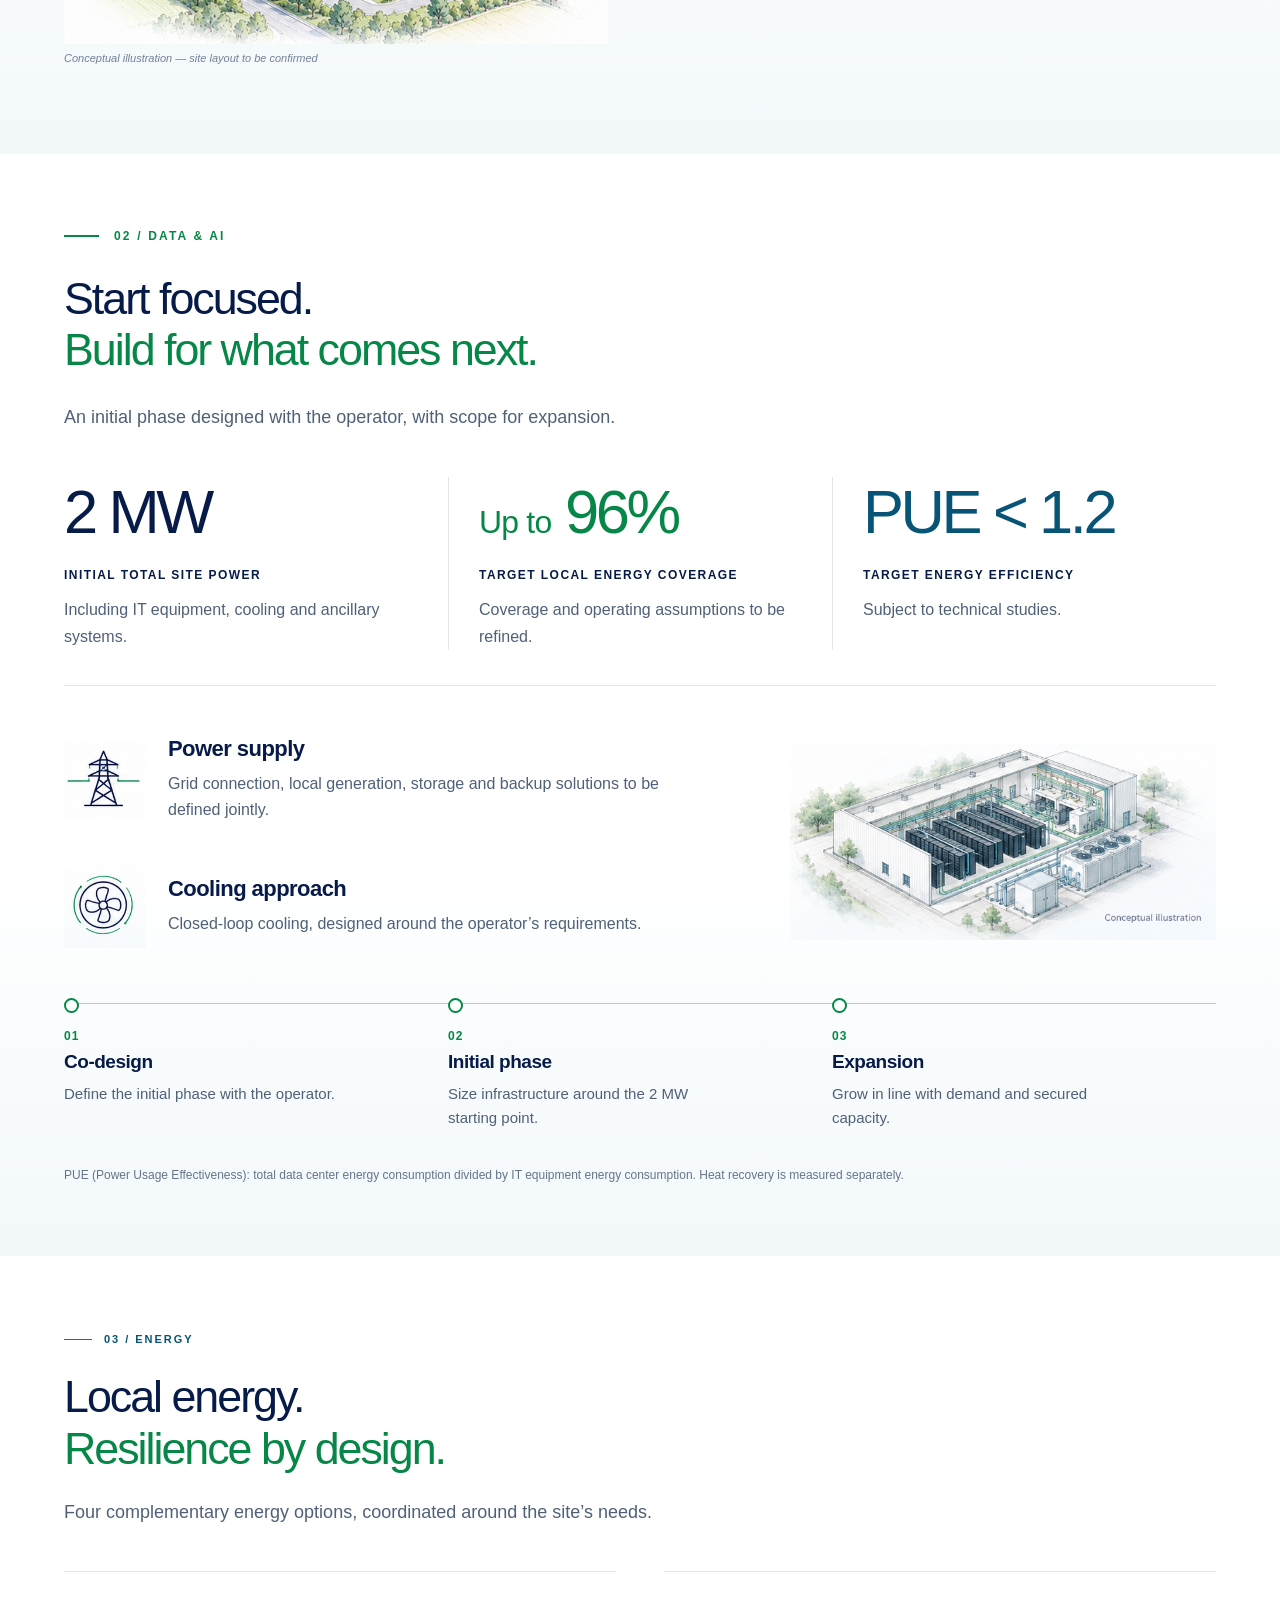
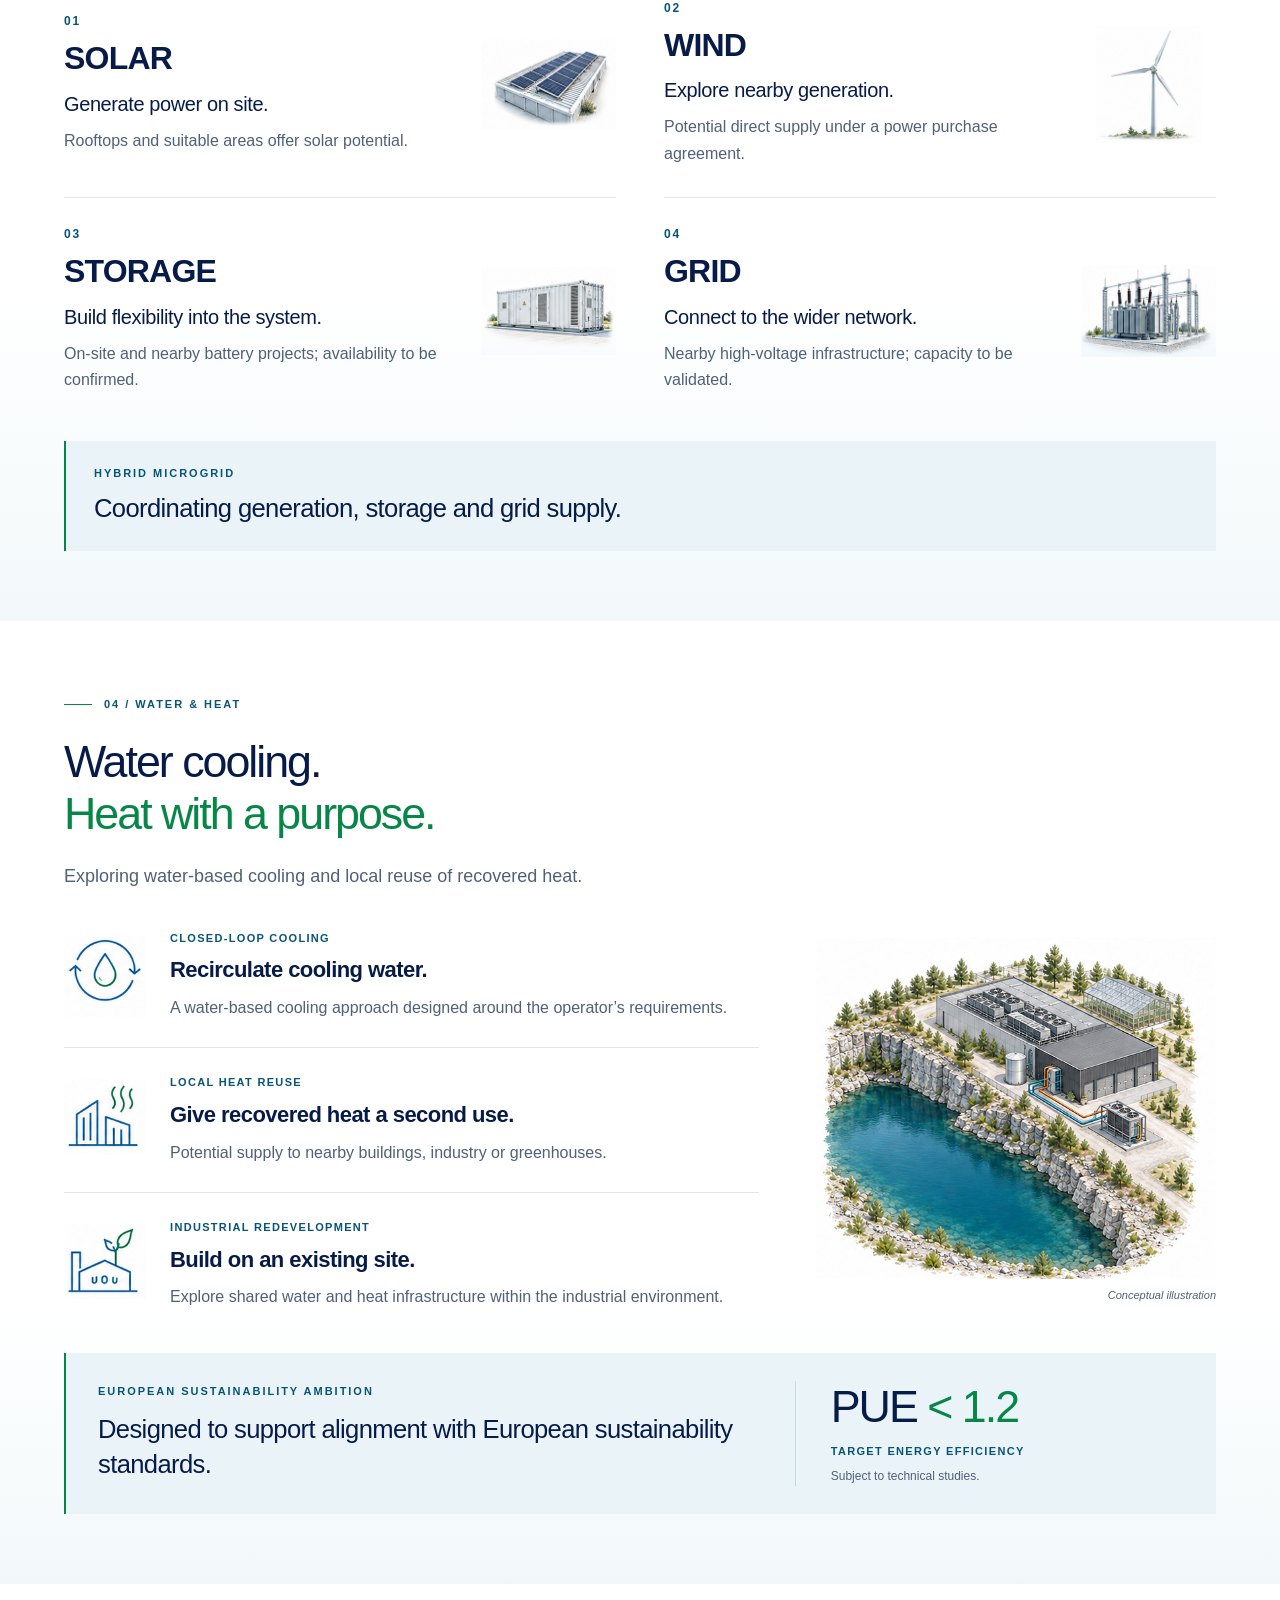
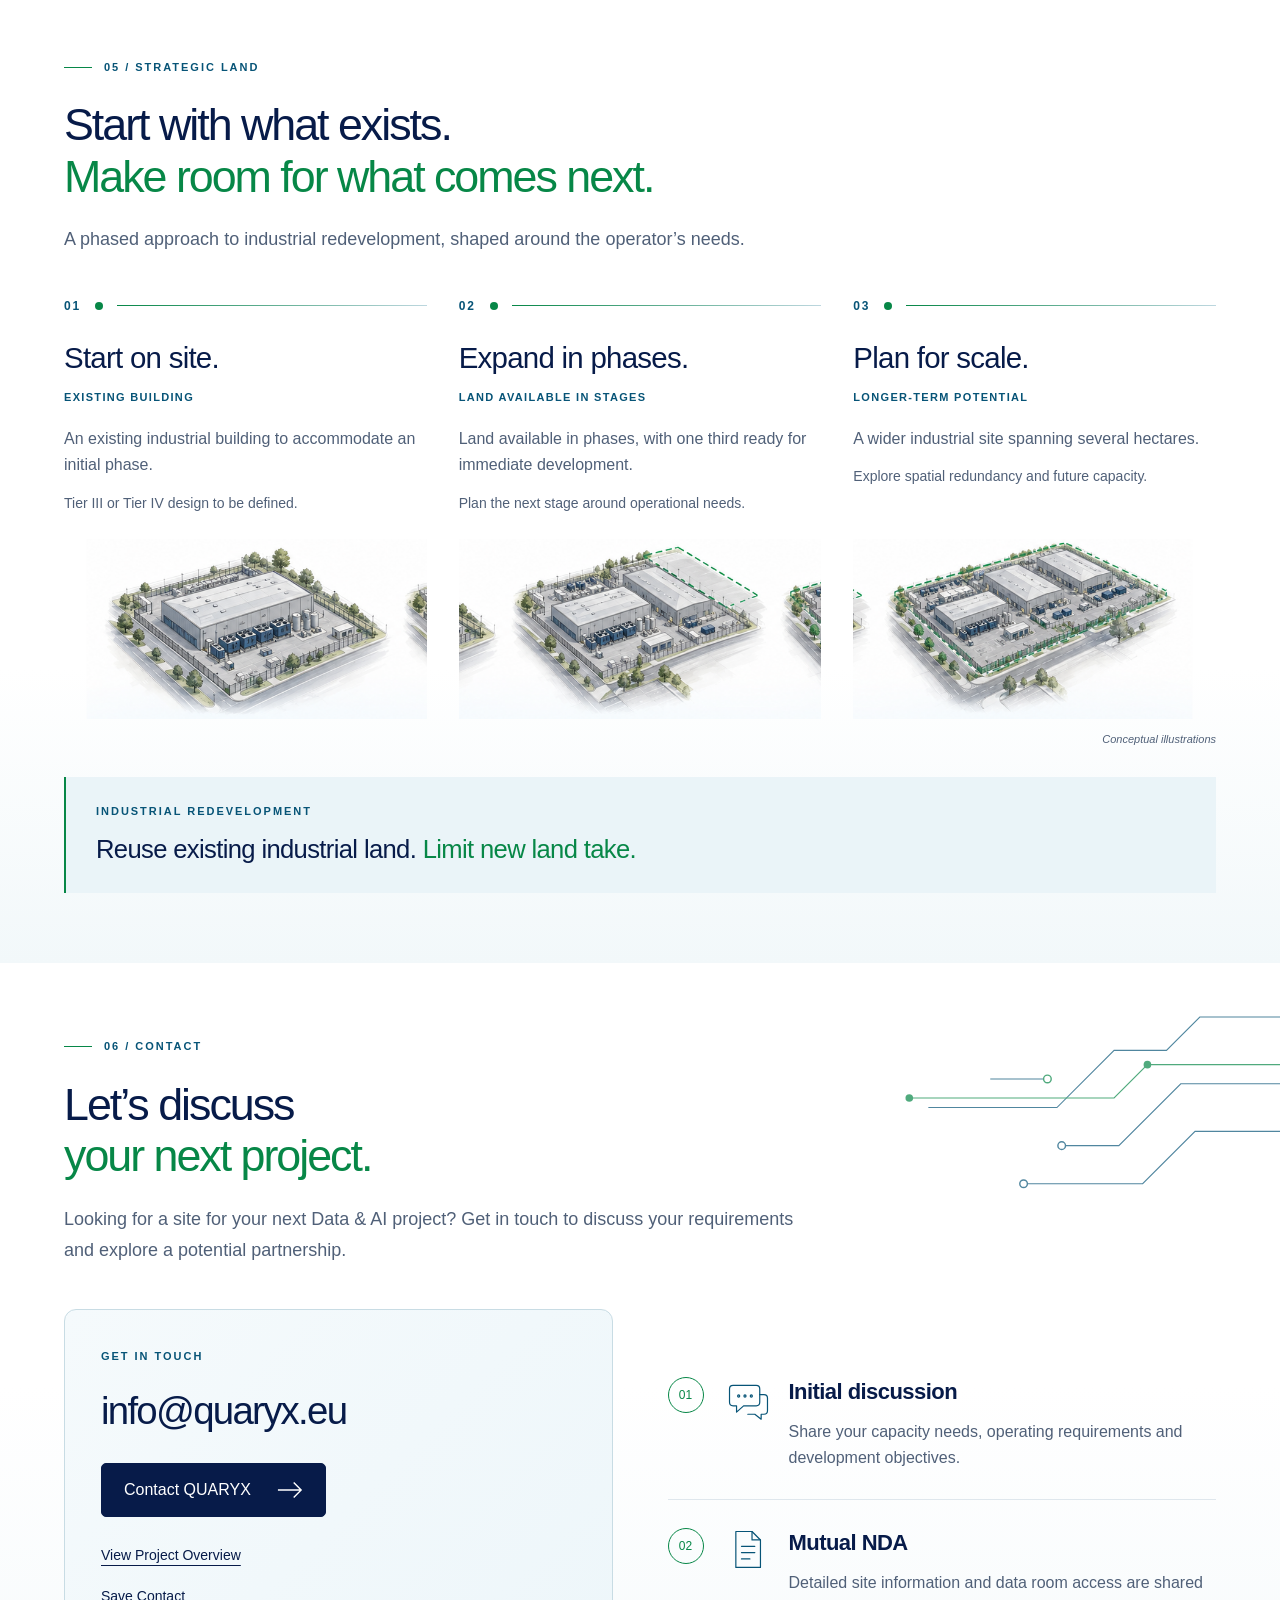
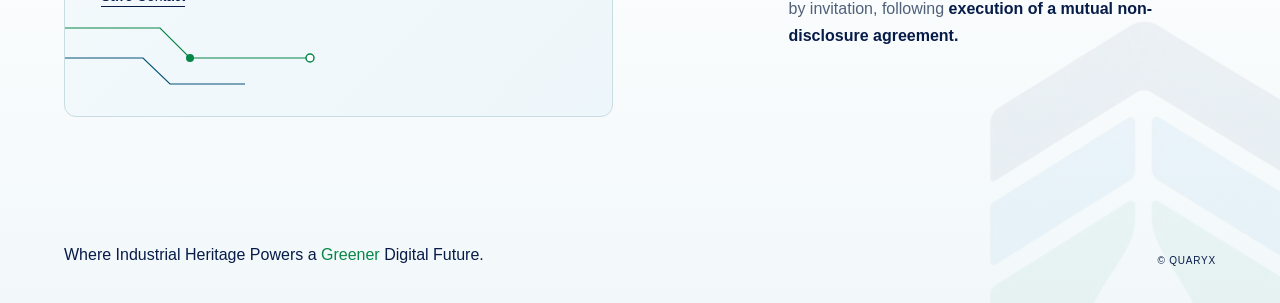
==== commit ec768ece: "Remove location menu entry" ====
--- a/index.html
+++ b/index.html
@@ -51,7 +51,6 @@
         <a href="#energy">Energy</a>
         <a href="#water-heat">Water &amp; Heat</a>
         <a href="#strategic-land">Land &amp; Phasing</a>
-     <a href="#strategic-land">Location</a>
         <a href="#contact">Contact</a>
       </nav>
 <div class="language-switch" role="group" aria-label="Choose language">
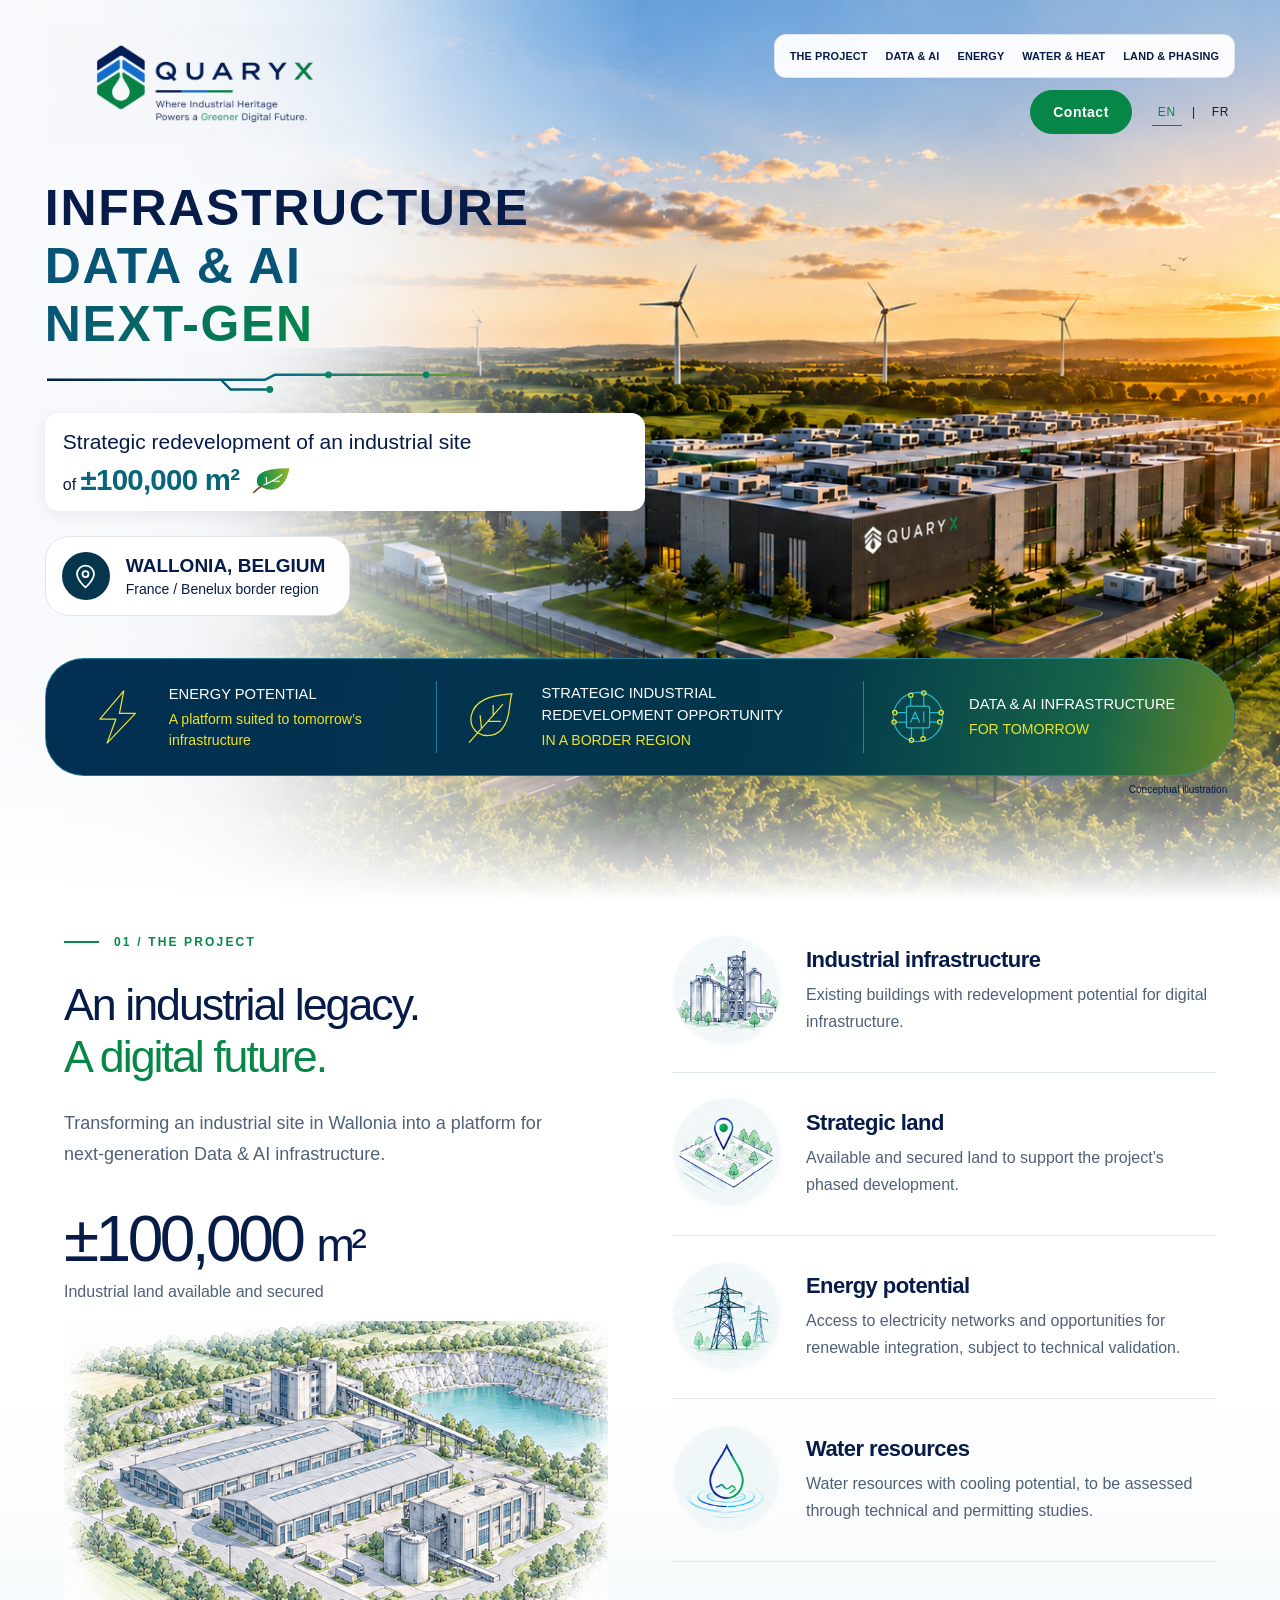
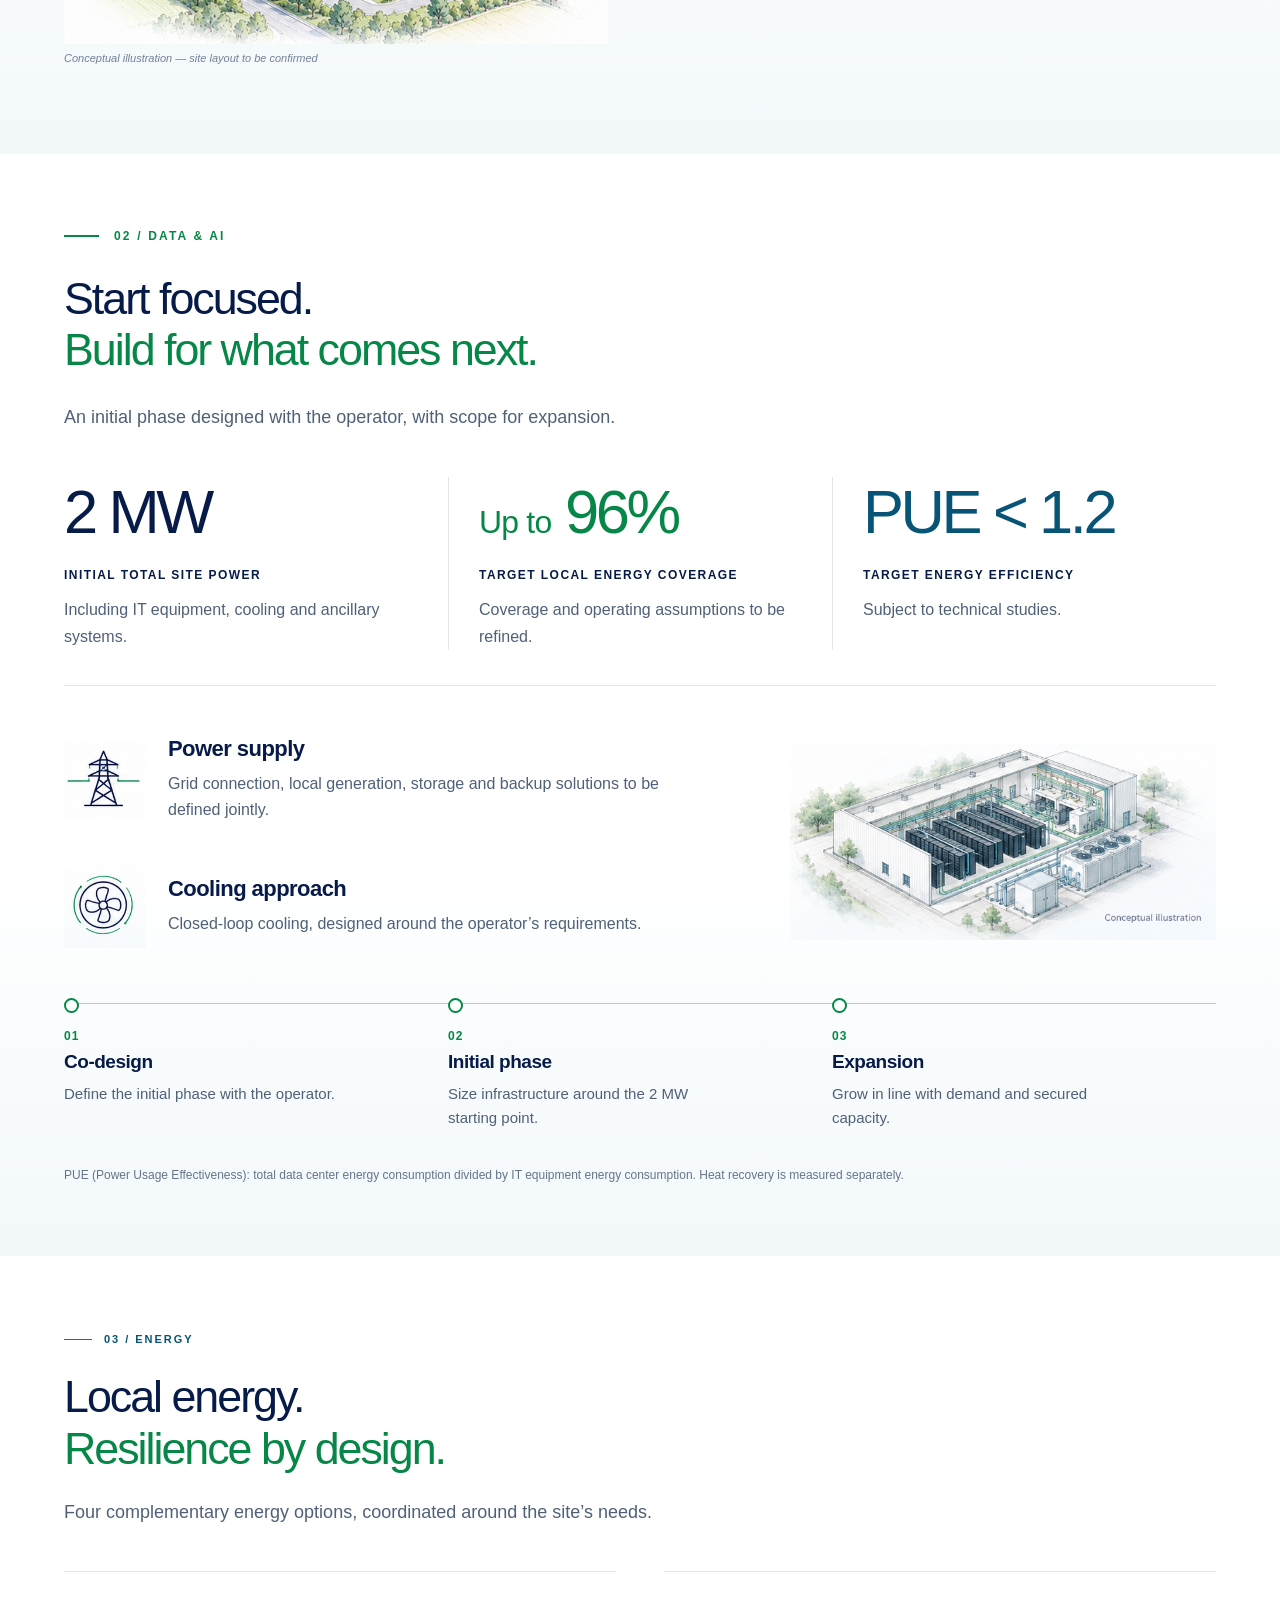
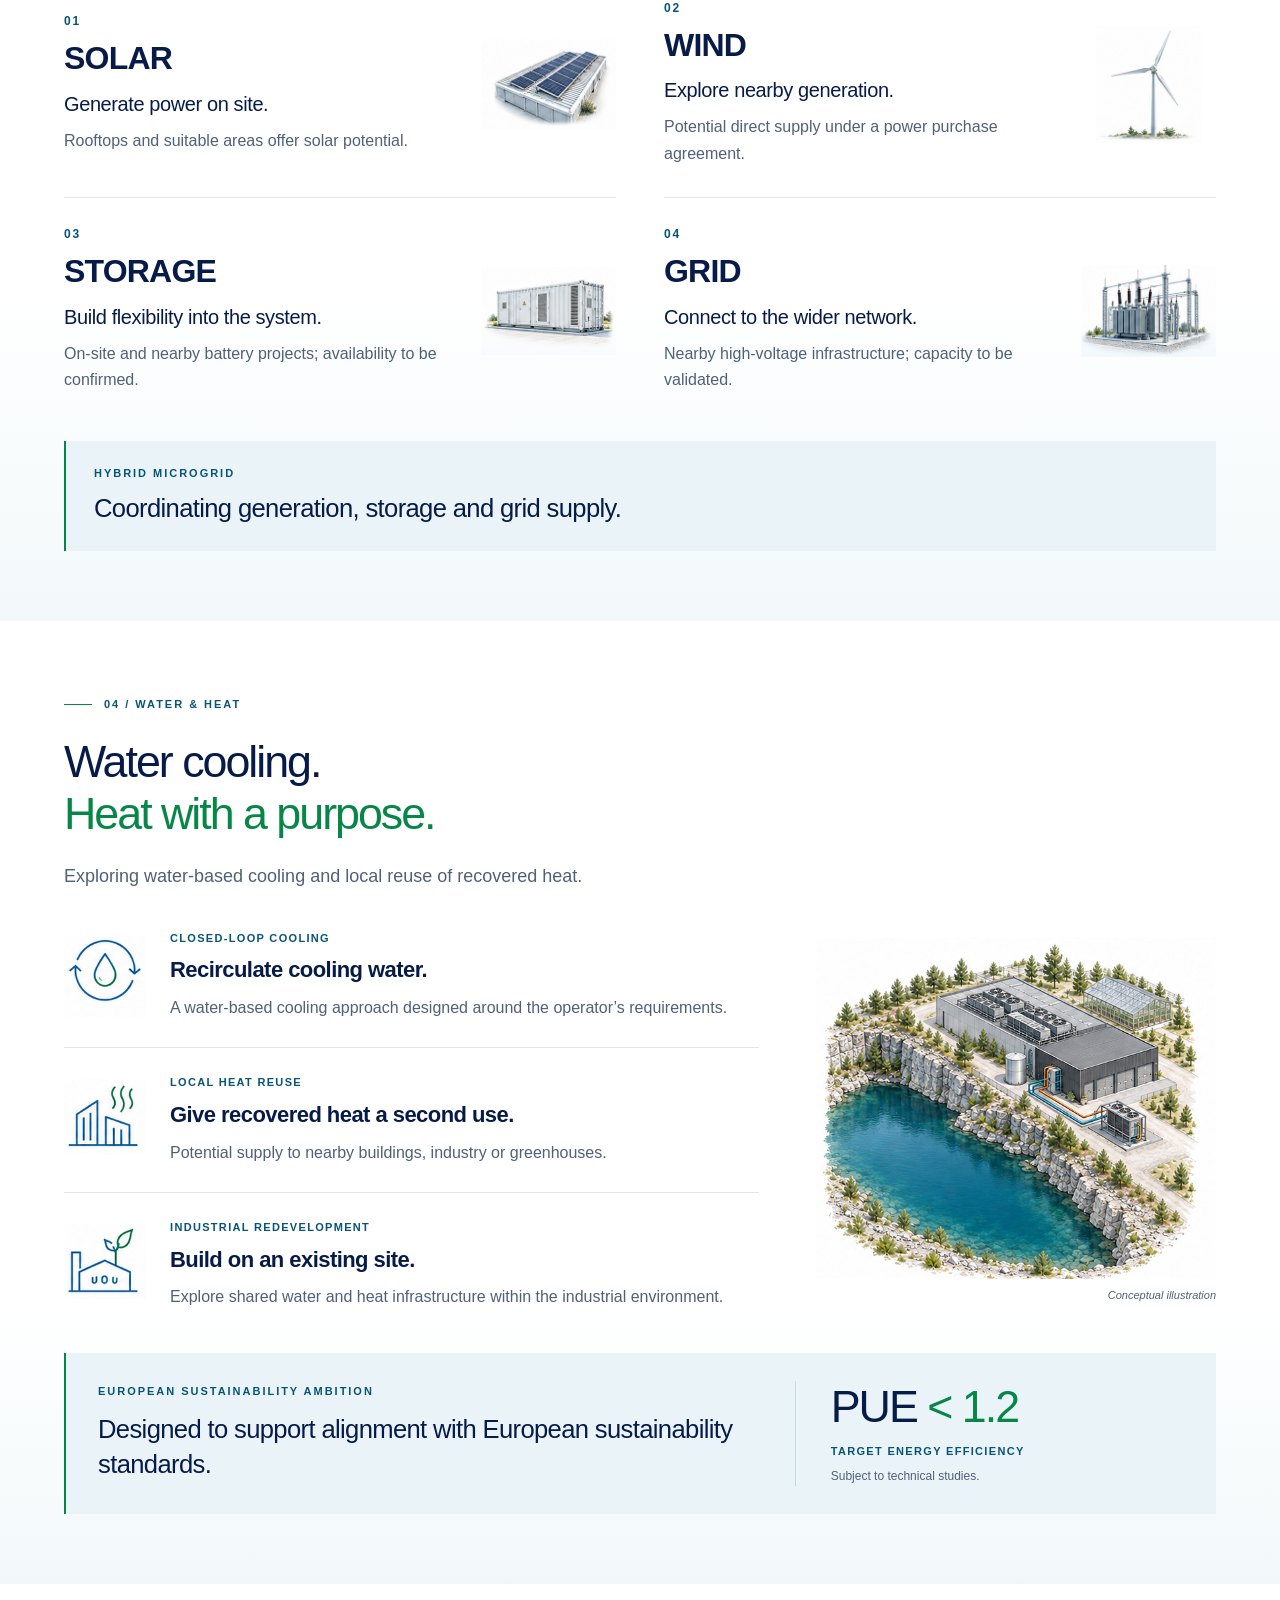
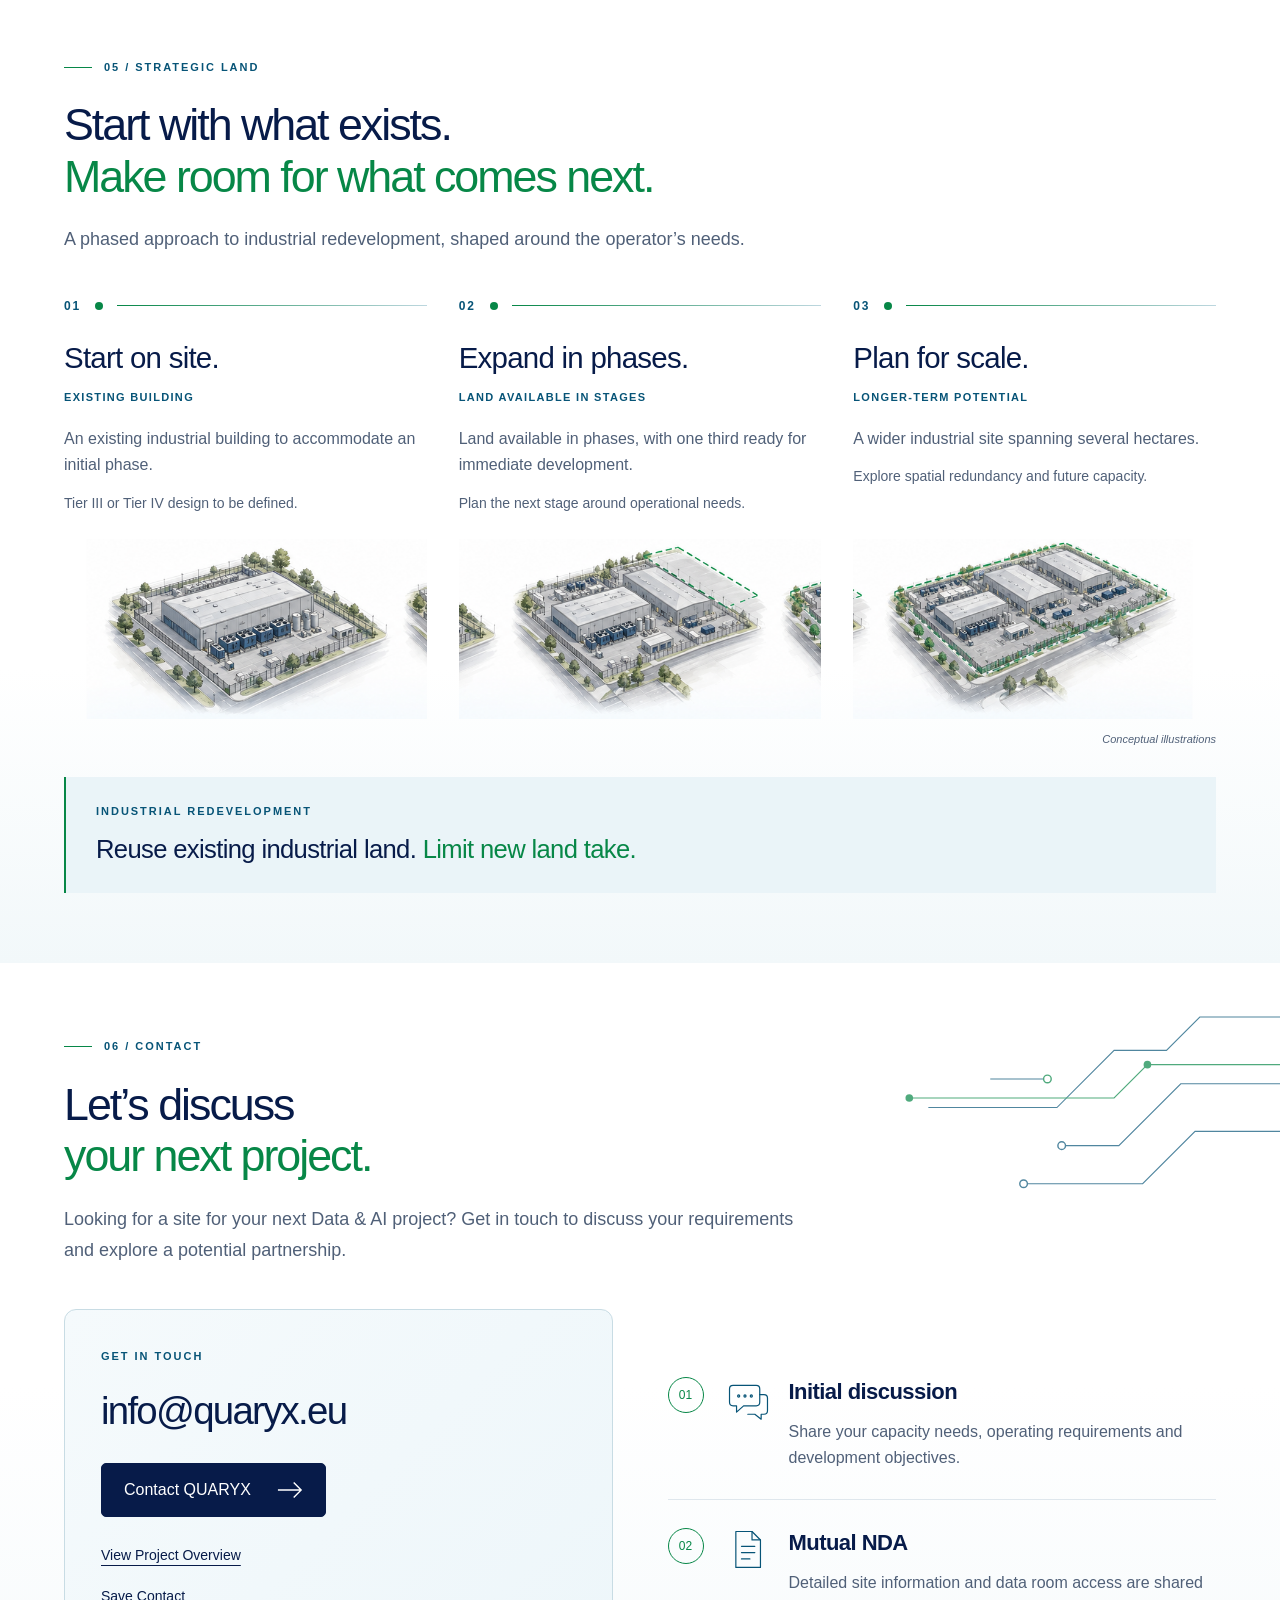
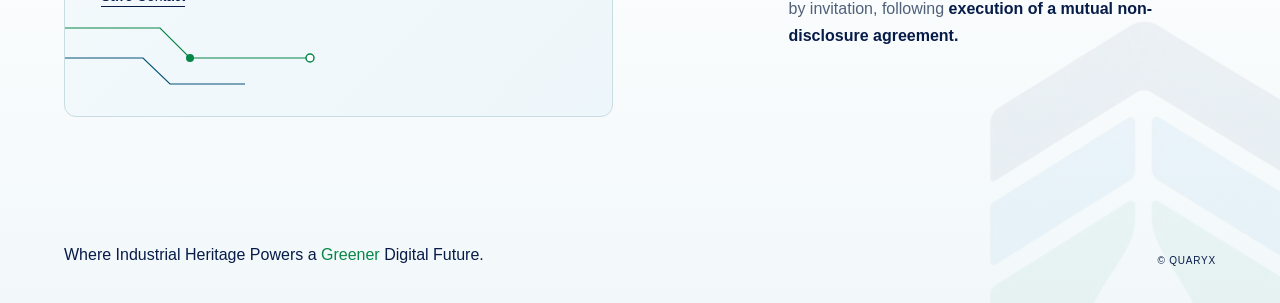
==== commit 27f40247: "Ajustement du menu et du bouton Contact" ====
--- a/index.html
+++ b/index.html
@@ -29,6 +29,164 @@
 .contact-card .contact-resources>a::before,.contact-card .contact-resources>a::after{content:none!important;}
 .contact-card .contact-resources>a:hover{color:#078747;}
 @media(max-width:700px){.header-navigation{width:100%;}.language-switch{align-self:flex-end;}html[lang="fr"] #hero-title{font-size:clamp(25px,6.5vw,44px);}}
+
+/* Menu et bouton Contact */
+.header .header-navigation {
+  display: grid;
+  grid-template-columns: minmax(0, 1fr) auto;
+  align-items: center;
+  gap: 10px 16px;
+  min-width: 0;
+  max-width: 100%;
+}
+
+.header .header-navigation > nav {
+  grid-column: 1;
+  grid-row: 1;
+  min-width: 0;
+  max-width: 100%;
+}
+
+.header .header-actions {
+  display: contents;
+}
+
+.header .header-contact {
+  grid-column: 2;
+  grid-row: 1;
+  display: inline-flex;
+  align-items: center;
+  justify-content: center;
+  gap: 12px;
+  min-height: 44px;
+  box-sizing: border-box;
+  padding: 12px 22px;
+  border: 1px solid #078747;
+  border-radius: 999px;
+  background: #078747;
+  color: #ffffff;
+  font-family: "Avenir Next", Avenir, Arial, sans-serif;
+  font-size: 14px;
+  font-weight: 600;
+  line-height: 1.2;
+  letter-spacing: .035em;
+  text-decoration: none;
+  white-space: nowrap;
+}
+
+.header .header-contact:hover {
+  background: #066d3a;
+  border-color: #066d3a;
+}
+
+.header .header-contact:focus-visible {
+  outline: 2px solid #071b49;
+  outline-offset: 4px;
+}
+
+.header .header-actions .language-switch {
+  grid-column: 1 / -1;
+  grid-row: 2;
+  justify-self: end;
+}
+
+/* Téléphones et tablettes */
+@media (max-width: 1100px) {
+  .hero .header {
+    display: flex;
+    flex-direction: column;
+    align-items: stretch;
+  }
+
+  .hero .header .brand {
+    align-self: flex-start;
+  }
+
+  .header .header-navigation {
+    display: flex;
+    flex-direction: column;
+    align-items: stretch;
+    width: 100%;
+    gap: 12px;
+  }
+
+  .header .header-navigation > nav {
+    display: flex;
+    flex-wrap: nowrap;
+    justify-content: flex-start;
+    width: 100%;
+    box-sizing: border-box;
+    overflow-x: auto;
+    -webkit-overflow-scrolling: touch;
+  }
+
+  .header .header-navigation > nav > a {
+    flex: 0 0 auto;
+    white-space: nowrap;
+  }
+
+  .header .header-actions {
+    display: flex;
+    align-items: center;
+    justify-content: space-between;
+    gap: 16px;
+    width: 100%;
+  }
+
+  .header .header-actions .language-switch {
+    align-self: auto;
+    flex-shrink: 0;
+  }
+}
+/* Bulles ajustées à leur contenu */
+.header .header-navigation > nav {
+  width: max-content;
+  max-width: 100%;
+  justify-self: start;
+  align-self: flex-start;
+  box-sizing: border-box;
+}
+
+.header .header-contact {
+  width: max-content;
+  justify-self: start;
+  flex: 0 0 auto;
+}
+
+/* Conserver le défilement du menu sur petit écran */
+@media (max-width: 1100px) {
+  .header .header-navigation > nav {
+    width: max-content;
+    max-width: 100%;
+    overflow-x: auto;
+  }
+}
+
+/* Contact et langues réunis à droite sous le menu */
+.header .header-navigation {
+  display: flex;
+  flex-direction: column;
+  align-items: flex-end;
+  gap: 12px;
+}
+
+.header .header-navigation > nav {
+  align-self: flex-end;
+}
+
+.header .header-actions {
+  display: flex;
+  align-items: center;
+  justify-content: flex-end;
+  gap: 20px;
+  width: auto;
+  max-width: 100%;
+}
+
+.header .header-actions .language-switch {
+  align-self: center;
+}
+
 </style>
 </head>
 
@@ -45,16 +203,36 @@
       </a>
 
       <div class="header-navigation">
-      <nav aria-label="Main navigation">
-        <a href="#project">The Project</a>
-        <a href="#data-ai">Data &amp; AI</a>
-        <a href="#energy">Energy</a>
-        <a href="#water-heat">Water &amp; Heat</a>
-        <a href="#strategic-land">Land &amp; Phasing</a>
-        <a href="#contact">Contact</a>
-      </nav>
-<div class="language-switch" role="group" aria-label="Choose language">
-<a href="index.html" lang="en" hreflang="en" aria-current="page">EN</a><span aria-hidden="true">|</span><a href="fr.html" lang="fr" hreflang="fr">FR</a></div>
+
+  <nav aria-label="Main navigation">
+    <a href="#project">The Project</a>
+    <a href="#data-ai">Data &amp; AI</a>
+    <a href="#energy">Energy</a>
+    <a href="#water-heat">Water &amp; Heat</a>
+    <a href="#strategic-land">Land &amp; Phasing</a>
+  </nav>
+
+  <div class="header-actions">
+    <a class="header-contact" href="#contact">
+      Contact
+    </a>
+
+    <div class="language-switch"
+         role="group"
+         aria-label="Choose language">
+      <a href="index.html"
+         lang="en"
+         hreflang="en"
+         aria-current="page">EN</a>
+
+      <span aria-hidden="true">|</span>
+
+      <a href="fr.html"
+         lang="fr"
+         hreflang="fr">FR</a>
+    </div>
+  </div>
+
 </div>
     </header>
 
